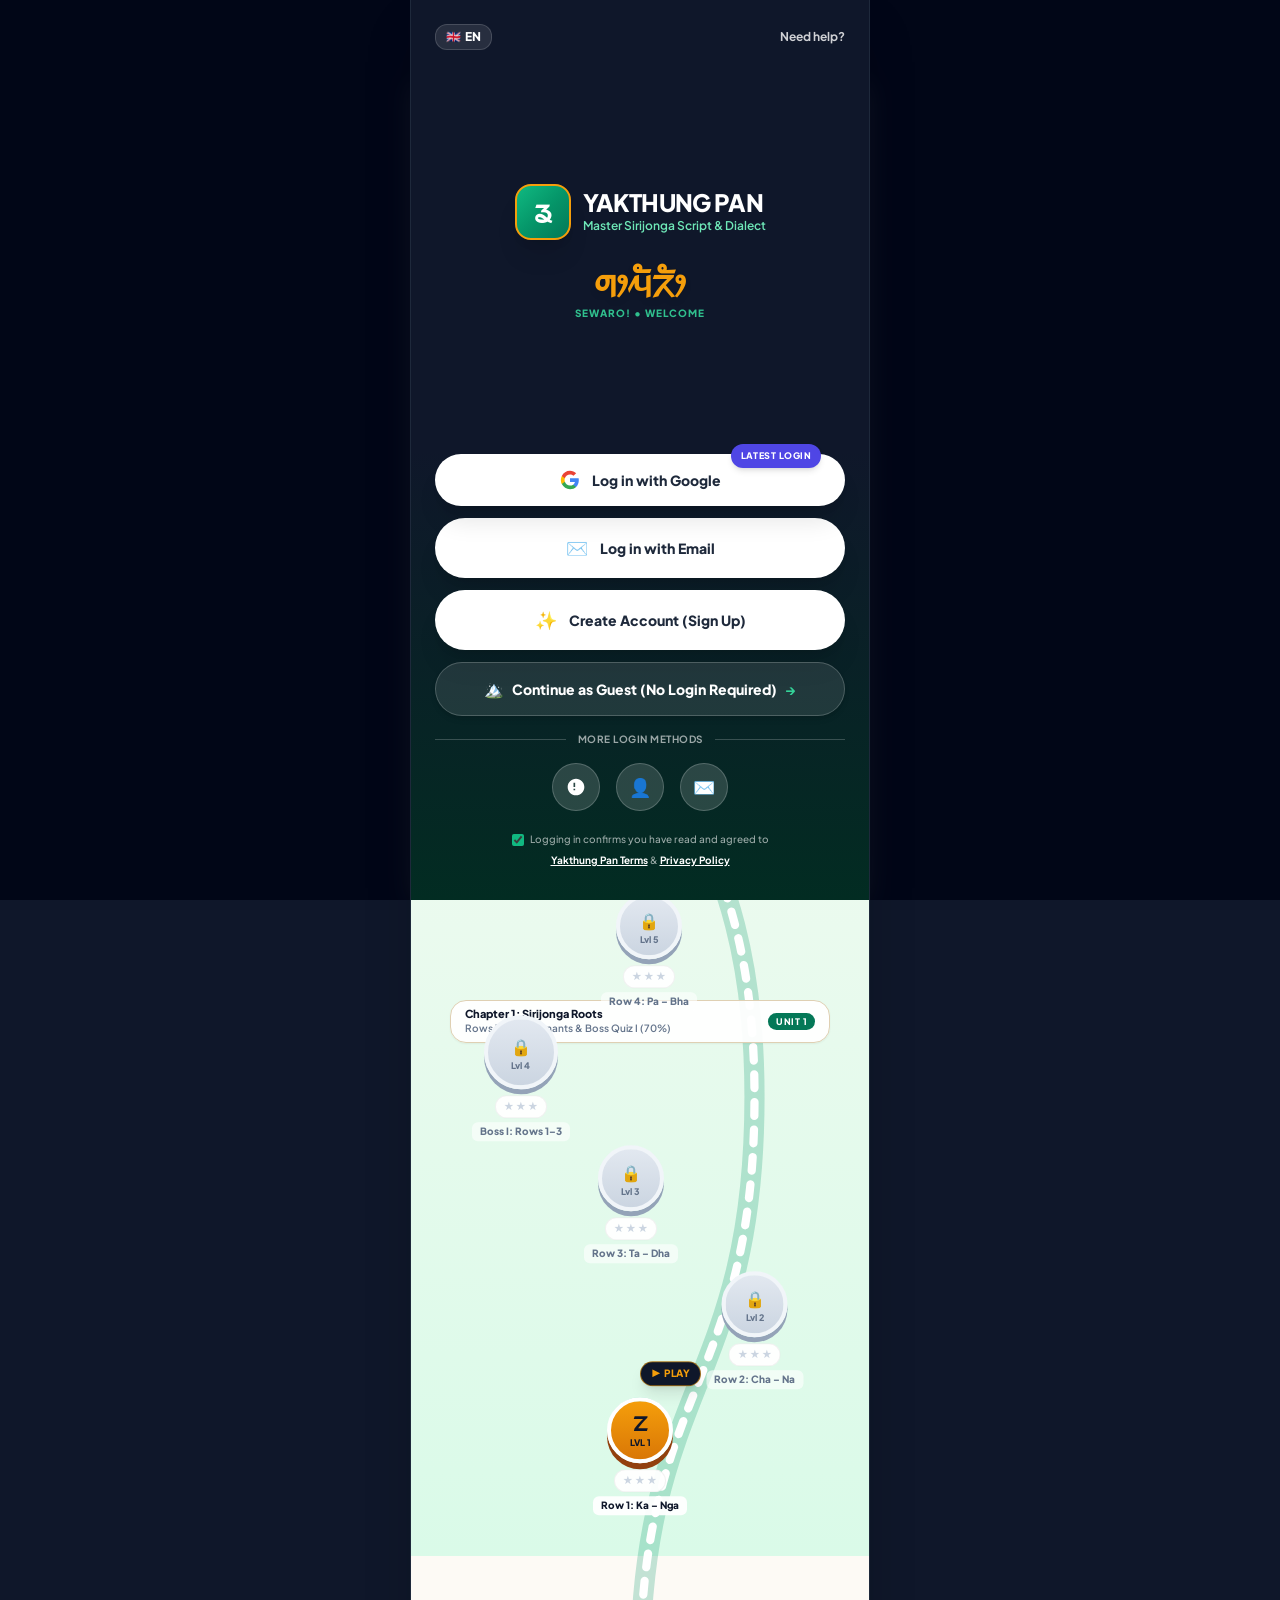
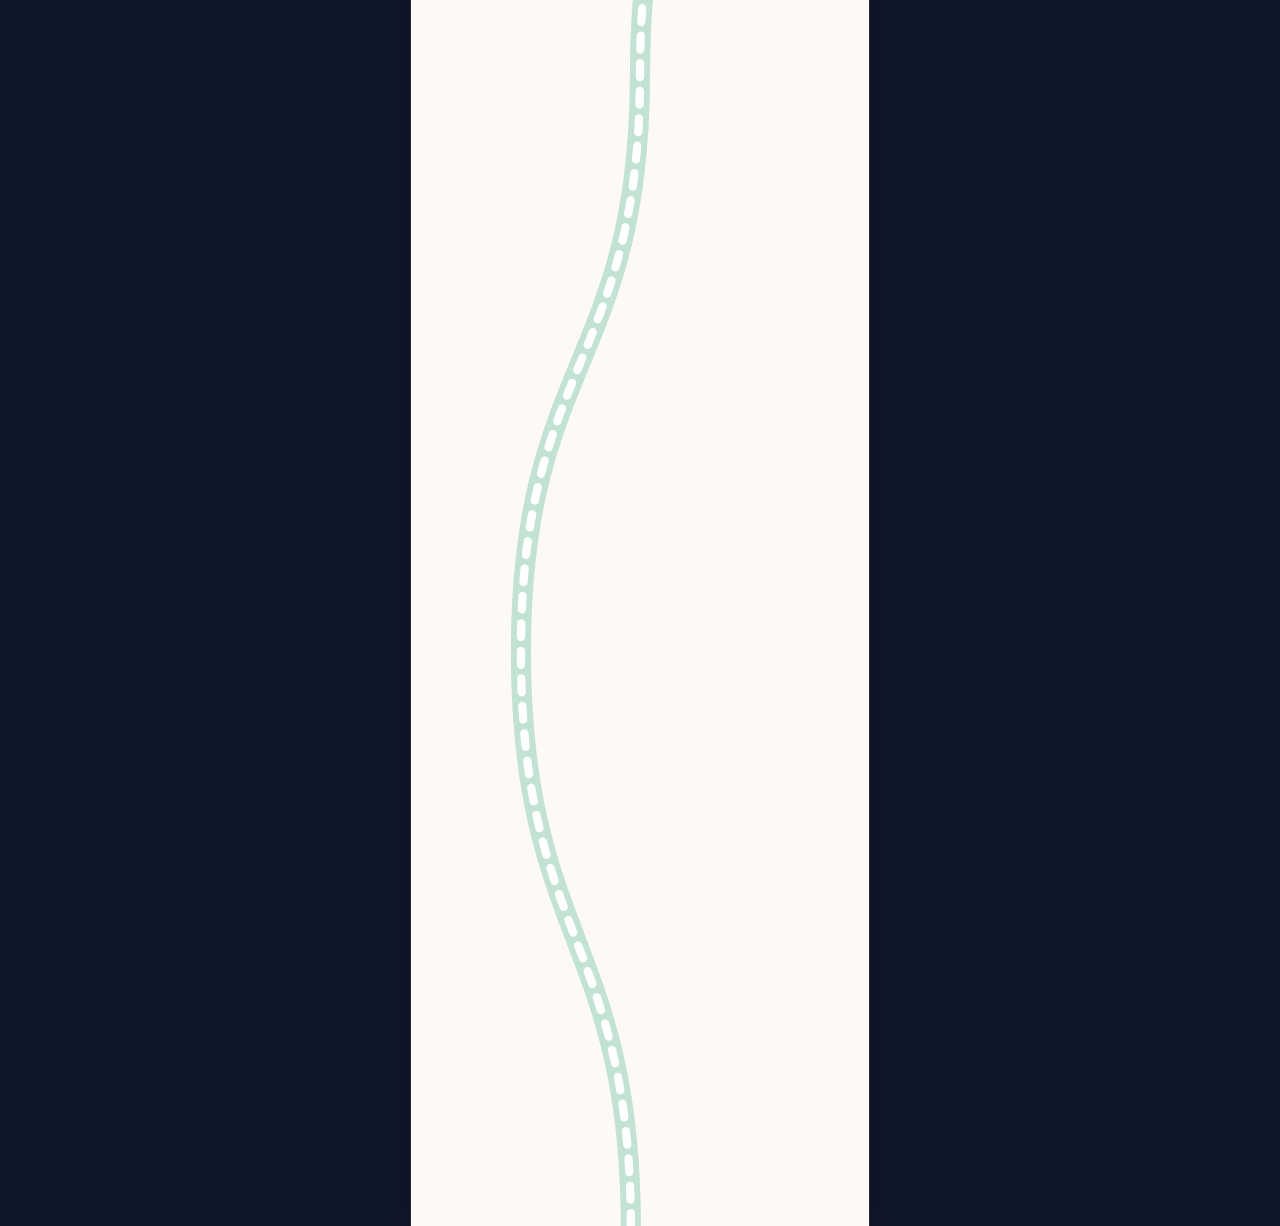
==== android/app/src/main/assets/index.html @ 1bfe188a "feat: add dedicated Admin Portal to track user logins, signups, and learner telemetry" ====
<!DOCTYPE html>
<html lang="en">
<head>
    <meta charset="UTF-8">
        <meta name="viewport" content="width=device-width, initial-scale=1.0, maximum-scale=1.0, user-scalable=no, viewport-fit=cover">
    <title>Yakthung Pan • ᤕᤰᤌᤢᤱ ᤐᤠᤴ</title>
    <!-- PWA Web App Manifest and Theme Configuration -->
    <link rel="manifest" href="manifest.json">
    <meta name="theme-color" content="#047857">
    <meta name="mobile-web-app-capable" content="yes">
    <meta name="apple-mobile-web-app-capable" content="yes">
    <meta name="apple-mobile-web-app-status-bar-style" content="black-translucent">
    <meta name="apple-mobile-web-app-title" content="Yakthung Pan">
    <link rel="icon" type="image/svg+xml" href="icons/icon.svg">
    <link rel="icon" type="image/png" sizes="192x192" href="icons/icon-192.png">
    <link rel="apple-touch-icon" href="icons/apple-touch-icon.png">
    <!-- Load Local Offline Tailwind CSS -->
    <script src="js/tailwind.js"></script>
    <!-- Firebase App & Firebase Auth (Compat SDK v10) -->
    <script src="https://www.gstatic.com/firebasejs/10.8.0/firebase-app-compat.js"></script>
    <script src="https://www.gstatic.com/firebasejs/10.8.0/firebase-auth-compat.js"></script>
    <script src="https://www.gstatic.com/firebasejs/10.8.0/firebase-firestore-compat.js"></script>
    <script src="https://www.gstatic.com/firebasejs/10.8.0/firebase-analytics-compat.js"></script>
    <!-- Google Identity Services (GIS) Web-Based Auth -->
    <script src="https://accounts.google.com/gsi/client" async defer></script>
    <!-- Embed Noto Sans Limbu + Noto Sans Devanagari + Plus Jakarta Sans -->
    <link rel="preconnect" href="https://fonts.googleapis.com">
    <link rel="preconnect" href="https://fonts.gstatic.com" crossorigin>
    <link href="https://fonts.googleapis.com/css2?family=Noto+Sans+Devanagari:wght@500;700&family=Noto+Sans+Limbu&family=Plus+Jakarta+Sans:wght@400;600;700;800&display=swap" rel="stylesheet">
    
    <script>
        tailwind.config = {
            theme: {
                extend: {
                    fontFamily: {
                        sans: ['"Plus Jakarta Sans"', 'sans-serif'],
                        limbu: ['"Noto Sans Limbu"', 'sans-serif'],
                        deva: ['"Noto Sans Devanagari"', 'sans-serif'],
                    },
                    colors: {
                        terracotta: {
                            50: '#fdf4f3',
                            100: '#fbe6e4',
                            500: '#c84b31',
                            600: '#a83820',
                            700: '#8a2b17',
                        },
                        parchment: {
                            50: '#fdfaf5',
                            100: '#f7f2e8',
                            200: '#ece3d0',
                            300: '#dfd0b3',
                        },
                        slatebrand: {
                            800: '#1e252b',
                            900: '#0f172a',
                        },
                        goldaccent: {
                            400: '#f59e0b',
                            500: '#d97706',
                        }
                    }
                }
            }
        }
    </script>

    <!-- Custom App Styles -->
    <link rel="stylesheet" href="css/style.css">
</head>
<body class="bg-slate-900 text-slatebrand-900 font-sans min-h-screen flex justify-center selection:bg-emerald-600 selection:text-white">

    <!-- MOBILE-FIRST APP SHELL (max-w-[460px]) -->
    <div class="w-full max-w-[460px] bg-parchment-50 min-h-screen flex flex-col shadow-2xl relative overflow-x-hidden border-x border-slate-800">

        <!-- ========================================================= -->
        <!-- SCREEN 0: WELCOMING & LOGIN SCREEN (MATCHING POPPO STYLE)   -->
        <!-- ========================================================= -->
        <div id="welcomeScreen" class="fixed inset-0 z-50 flex justify-center bg-slate-950/95 backdrop-blur-md overflow-y-auto">
            <div class="w-full max-w-[460px] bg-gradient-to-b from-slate-900 via-slate-900 to-emerald-950 min-h-screen flex flex-col justify-between p-6 text-white shadow-2xl relative border-x border-slate-800">
                
                <!-- Top Bar: Language on Left, Need help? on Right (Matching Image 2) -->
                <div class="flex items-center justify-between">
                    <button onclick="toggleLanguage()" class="px-2.5 py-1 rounded-xl bg-white/10 hover:bg-white/20 border border-white/15 text-white font-black text-xs flex items-center gap-1 transition shadow-xs" title="Switch Language">
                        <span id="welcomeLangFlag">🇬🇧</span>
                        <span id="welcomeLangText">EN</span>
                    </button>

                    <button onclick="openCreditsModal()" class="text-xs text-white/80 hover:text-white font-bold transition flex items-center gap-1">
                        <span>Need help?</span>
                    </button>
                </div>

                <!-- Center Hero / Brand Identity (Matching Logo + Title from Image 2) -->
                <div class="my-auto py-6 flex flex-col items-center text-center space-y-4">
                    <!-- App Logo & Title Row -->
                    <div class="flex items-center gap-3">
                        <div class="w-14 h-14 rounded-2xl bg-gradient-to-br from-emerald-500 via-emerald-600 to-emerald-700 border-2 border-goldaccent-400 flex items-center justify-center shadow-xl shrink-0">
                            <span class="font-limbu text-3xl text-white font-bold">ᤕ</span>
                        </div>
                        <div class="text-left">
                            <h1 class="text-2xl font-black text-white tracking-tight uppercase leading-none">YAKTHUNG PAN</h1>
                            <p class="text-xs text-emerald-300 font-semibold mt-1">Master Sirijonga Script & Dialect</p>
                        </div>
                    </div>

                    <!-- Authentic Sirijonga Script Banner -->
                    <div class="pt-2">
                        <div class="font-limbu text-4xl text-goldaccent-400 font-bold tracking-wide drop-shadow-md">ᤛᤣᤘᤠᤖᤥ</div>
                        <p class="text-[10px] font-black uppercase tracking-widest text-emerald-400/90 mt-0.5">Sewaro! • Welcome</p>
                    </div>
                </div>

                <!-- Bottom Login Actions Section (Exact layout of Image 2) -->
                <div class="space-y-4 pb-2">
                    
                    <!-- State A: Not Logged In (Show the 3 Pill Login Buttons) -->
                    <div id="welcomeLoggedOutActions" class="space-y-3">
                        <!-- Button 1: Log in with Google (With 'Latest Login' purple floating badge) -->
                        <button onclick="handleGoogleSignInBtnClick()" class="relative w-full py-4 px-6 rounded-full bg-white hover:bg-slate-100 active:scale-95 text-slate-800 font-extrabold text-sm shadow-xl flex items-center justify-center gap-3 transition cursor-pointer">
                            <span class="absolute -top-2.5 right-6 bg-indigo-600 text-white text-[9px] font-black px-2.5 py-0.5 rounded-full shadow-md uppercase tracking-wider">
                                Latest Login
                            </span>
                            <svg class="w-5 h-5 shrink-0" viewBox="0 0 24 24">
                                <path fill="#4285F4" d="M22.56 12.25c0-.78-.07-1.53-.2-2.25H12v4.26h5.92c-.26 1.37-1.04 2.53-2.21 3.31v2.77h3.57c2.08-1.92 3.28-4.74 3.28-8.09z"/>
                                <path fill="#34A853" d="M12 23c2.97 0 5.46-.98 7.28-2.66l-3.57-2.77c-.98.66-2.23 1.06-3.71 1.06-2.86 0-5.29-1.93-6.16-4.53H2.18v2.84C3.99 20.53 7.7 23 12 23z"/>
                                <path fill="#FBBC05" d="M5.84 14.09c-.22-.66-.35-1.36-.35-2.09s.13-1.43.35-2.09V7.06H2.18C1.43 8.55 1 10.22 1 12s.43 3.45 1.18 4.94l2.85-2.22.81-.63z"/>
                                <path fill="#EA4335" d="M12 5.38c1.62 0 3.06.56 4.21 1.64l3.15-3.15C17.45 2.09 14.97 1 12 1 7.7 1 3.99 3.47 2.18 7.06l3.66 2.84c.87-2.6 3.3-4.52 6.16-4.52z"/>
                            </svg>
                            <span>Log in with Google</span>
                        </button>

                        <!-- Button 2: Log in with Email -->
                        <button onclick="openAuthModalWithTab('email')" class="w-full py-4 px-6 rounded-full bg-white hover:bg-slate-100 active:scale-95 text-slate-800 font-extrabold text-sm shadow-xl flex items-center justify-center gap-3 transition cursor-pointer">
                            <span class="text-lg">✉️</span>
                            <span>Log in with Email</span>
                        </button>

                        <!-- Button 3: Create Account (Sign Up & Choose Username) -->
                        <button onclick="openAuthModalWithTab('register')" class="w-full py-4 px-6 rounded-full bg-white hover:bg-slate-100 active:scale-95 text-slate-800 font-extrabold text-sm shadow-xl flex items-center justify-center gap-3 transition cursor-pointer">
                            <span class="text-lg">✨</span>
                            <span>Create Account (Sign Up)</span>
                        </button>

                        <!-- Button 4: Continue as Guest / Start Learning (Zero Barrier) -->
                        <button onclick="dismissWelcomeScreen()" class="w-full py-3.5 px-6 rounded-full bg-white/10 hover:bg-white/20 active:scale-95 text-white font-extrabold text-xs sm:text-sm border border-white/20 shadow-md flex items-center justify-center gap-2 transition cursor-pointer">
                            <span class="text-base">🏔️</span>
                            <span>Continue as Guest (No Login Required)</span>
                            <span class="text-emerald-400 font-bold">→</span>
                        </button>

                        <!-- Divider from Image 2 -->
                        <div class="flex items-center gap-3 w-full py-1">
                            <div class="h-px bg-white/20 flex-1"></div>
                            <span class="text-[10px] text-white/60 font-bold uppercase tracking-wider">More Login Methods</span>
                            <div class="h-px bg-white/20 flex-1"></div>
                        </div>

                        <!-- 3 Circular Action Icons from Image 2 -->
                        <div class="flex items-center justify-center gap-4">
                            <button onclick="handleGoogleSignInBtnClick()" class="w-12 h-12 rounded-full bg-white/15 hover:bg-white/25 border border-white/20 text-white flex items-center justify-center text-lg active:scale-95 transition" title="Google Login">
                                <svg class="w-5 h-5 shrink-0" viewBox="0 0 24 24">
                                    <path fill="#fff" d="M12 2C6.48 2 2 6.48 2 12s4.48 10 10 10 10-4.48 10-10S17.52 2 12 2zm-1 14H9v-2h2v2zm0-4H9V7h2v5z"/>
                                </svg>
                            </button>
                            <button onclick="openAuthModalWithTab('register')" class="w-12 h-12 rounded-full bg-white/15 hover:bg-white/25 border border-white/20 text-white flex items-center justify-center text-lg active:scale-95 transition" title="Sign Up / Username">
                                👤
                            </button>
                            <button onclick="openAuthModalWithTab('email')" class="w-12 h-12 rounded-full bg-white/15 hover:bg-white/25 border border-white/20 text-white flex items-center justify-center text-lg active:scale-95 transition" title="Email Login">
                                ✉️
                            </button>
                        </div>
                    </div>

                    <!-- State B: Already Logged In (Show Continue Adventure) -->
                    <div id="welcomeLoggedInActions" class="hidden space-y-3">
                        <div class="p-3.5 rounded-2xl bg-white/10 border border-white/15 flex items-center gap-3">
                            <div id="welcomeActiveUserImg" class="w-10 h-10 rounded-full bg-emerald-600 border border-emerald-400 flex items-center justify-center text-base font-bold text-white overflow-hidden shrink-0">
                                👤
                            </div>
                            <div class="text-left flex-1 min-w-0">
                                <p class="text-[10px] text-emerald-300 font-extrabold uppercase tracking-wider">Logged In</p>
                                <h4 id="welcomeActiveUserName" class="text-sm font-black text-white truncate">Yakthung Learner</h4>
                            </div>
                        </div>

                        <button id="welcomeStartBtn" onclick="dismissWelcomeScreen()" class="w-full py-4 px-6 rounded-full bg-gradient-to-r from-emerald-500 via-emerald-600 to-emerald-700 hover:from-emerald-400 hover:to-emerald-600 active:scale-95 text-white font-black text-base shadow-2xl flex items-center justify-center gap-2 transition cursor-pointer">
                            <span class="text-lg">🏔️</span>
                            <span>Continue Adventure</span>
                            <span class="text-goldaccent-300 text-base">→</span>
                        </button>

                        <button onclick="openAuthModal()" class="w-full py-2 text-xs text-white/70 hover:text-white font-bold transition">
                            Switch Account / Manage Profile
                        </button>
                    </div>

                    <!-- Legal / Agreement Footer from Image 2 -->
                    <div class="text-center text-[10px] text-white/60 font-medium leading-relaxed px-4 pt-1">
                        <label class="inline-flex items-center gap-1.5 cursor-pointer">
                            <input type="checkbox" checked class="rounded accent-emerald-500 w-3 h-3">
                            <span>Logging in confirms you have read and agreed to</span>
                        </label>
                        <p class="mt-0.5">
                            <a href="javascript:void(0)" onclick="openCreditsModal()" class="text-white underline font-bold">Yakthung Pan Terms</a> & <a href="javascript:void(0)" onclick="openCreditsModal()" class="text-white underline font-bold">Privacy Policy</a>
                        </p>
                    </div>

                </div>

            </div>
        </div>

        <!-- ========================================================= -->
        <!-- TOP HUD BAR: BRANDING, HOME, LANGUAGE, DEV, VOICE, AUTH   -->
        <!-- ========================================================= -->
        <header class="dhaka-header text-white px-3 py-2 flex items-center justify-between gap-1.5 border-b border-emerald-700/40 sticky top-0 z-30 shrink-0 shadow-md">
            <!-- Left: Home Button + Brand -->
            <div class="flex items-center gap-1.5 min-w-0">
                <button onclick="showWelcomeScreen()" class="w-8 h-8 rounded-xl bg-white/10 hover:bg-white/20 border border-white/15 flex items-center justify-center text-sm shadow-xs active:scale-95 transition shrink-0" title="Welcome Page / Home">
                    🏠
                </button>
                <div class="w-8 h-8 rounded-xl bg-gradient-to-br from-emerald-500 to-emerald-700 border border-goldaccent-400/70 flex items-center justify-center shadow shrink-0">
                    <span class="font-limbu text-lg text-white font-bold">ᤕ</span>
                </div>
                <div class="min-w-0">
                    <div class="flex items-center gap-1">
                        <h1 class="text-xs font-black tracking-tight text-white truncate" data-i18n="app_title">Yakthung Pan</h1>
                        <span class="text-[8px] font-extrabold uppercase px-1 py-0.2 rounded bg-emerald-950 text-emerald-300 border border-emerald-500/40 hidden xs:inline">Phedape</span>
                    </div>
                    <p class="font-limbu text-[10px] text-goldaccent-400 leading-none mt-0.5 truncate">ᤕᤰᤌᤢᤱ ᤐᤠᤴ <span class="font-sans text-[9px] text-emerald-200/90 font-medium hidden sm:inline" data-i18n="app_subtitle">• Phedape Limbu</span></p>
                </div>
            </div>

            <!-- Right Controls: Language Pill, Audio Studio, Dev Mode, Profile/Login -->
            <div class="flex items-center gap-1 shrink-0">
                <!-- Bilingual Toggle Pill -->
                <button id="hudLangBtn" onclick="toggleLanguage()" class="px-2 py-1 rounded-xl bg-white/10 hover:bg-white/20 border border-white/15 text-white font-black text-[10px] flex items-center gap-1 transition shadow-xs" title="Switch Language: English / नेपाली">
                    <span id="hudLangFlag">🇬🇧</span>
                    <span id="hudLangText">EN</span>
                </button>

                <!-- Developer Free Play Mode Pill -->
                <button id="devModeToggleBtn" onclick="toggleDevMode()" class="px-2 py-1 rounded-xl bg-amber-500/25 hover:bg-amber-500/35 border border-amber-400/50 text-amber-300 font-extrabold text-[10px] flex items-center gap-1 transition shadow-xs" title="Developer Mode: Click to toggle free access to all 21 levels for testing">
                    <span id="devModeIcon">🔓</span>
                    <span id="devModeText">Dev</span>
                </button>

                <!-- Profile / Login / Logout Button in Top Right -->
                <button onclick="openAuthModal()" class="px-2.5 py-1 rounded-xl bg-emerald-600/30 hover:bg-emerald-600/50 border border-emerald-400/50 text-emerald-300 font-extrabold text-[10px] flex items-center gap-1.5 shadow-xs active:scale-95 transition" title="Profile / Login / Logout">
                    <span id="hudUserAvatar" class="w-4 h-4 rounded-full overflow-hidden flex items-center justify-center text-[10px]">👤</span>
                    <span id="hudUserLoginBtnText" class="max-w-[55px] truncate">Sign In</span>
                </button>
            </div>
        </header>

        <!-- SUB-HUD SECONDARY BAR: STREAK, XP, MASTERED, CHART, CREDITS, SUPPORTER -->
        <div class="bg-slate-950/90 text-white px-3 py-1.5 flex items-center justify-between border-b border-white/5 text-[10px] font-bold z-20 shrink-0">
            <div class="flex items-center gap-2">
                <!-- Streak Pill -->
                <div class="flex items-center gap-1" title="Daily Streak">
                    <span>🔥</span>
                    <span id="hudStreak" class="text-amber-300 font-extrabold">1</span>
                </div>
                <span class="text-white/20">•</span>
                <!-- XP Pill -->
                <div class="flex items-center gap-1" title="Total XP">
                    <span>⚡</span>
                    <span id="hudXp" class="text-emerald-300 font-extrabold">0</span>
                </div>
                <span class="text-white/20">•</span>
                <!-- Mastered Pill (X/45) -->
                <div class="flex items-center gap-1" title="Mastered Characters">
                    <span class="text-goldaccent-400 font-extrabold">★</span>
                    <span id="hudMastered" class="text-white font-extrabold">0/45</span>
                </div>
            </div>

            <div class="flex items-center gap-1.5">
                <!-- Interactive Chart Button -->
                <button onclick="openChartModal()" class="px-2 py-0.5 rounded-lg bg-emerald-600/80 hover:bg-emerald-600 text-white font-extrabold text-[10px] shadow-xs active:scale-95 transition flex items-center gap-1">
                    <span class="font-limbu text-[11px]">ᤁ</span>
                    <span data-i18n="chart_btn">Chart</span>
                </button>

                <!-- Credits Modal Button -->
                <button onclick="openCreditsModal()" class="px-2 py-0.5 rounded-lg bg-white/10 hover:bg-white/20 text-slate-200 font-extrabold text-[10px] active:scale-95 transition flex items-center gap-1">
                    <span>👥</span>
                    <span data-i18n="credits_btn">Credits</span>
                </button>

                <!-- Supporter Heart Button -->
                <button onclick="openSupporterModal()" class="w-6 h-6 rounded-lg bg-rose-500/20 hover:bg-rose-500/30 border border-rose-400/40 text-rose-300 flex items-center justify-center text-xs font-bold active:scale-95 transition" aria-label="Support Yakthung Pan">
                    ♥
                </button>
            </div>
        </div>

        <!-- ========================================================= -->
        <!-- MAIN SCREEN: CANDY CRUSH-STYLE 17-LEVEL WINDING PATH      -->
        <!-- ========================================================= -->
        <main id="mapView" class="flex-1 overflow-y-auto relative">
            <div id="windingMapContainer" class="relative w-full">
                <!-- Dynamically populated by renderWindingMap() -->
            </div>
        </main>

        <!-- NON-BLOCKING TOAST NOTIFICATION BANNER -->
        <div id="toastBanner" class="fixed top-16 left-1/2 -translate-x-1/2 z-50 pointer-events-none opacity-0 transition-all duration-300 -translate-y-2 w-[90%] max-w-[400px]">
            <div class="bg-slatebrand-900/95 backdrop-blur text-parchment-50 px-4 py-2.5 rounded-2xl shadow-xl border border-goldaccent-400/50 flex items-center justify-center gap-2 text-xs font-semibold text-center">
                <span id="toastIcon" class="text-goldaccent-400 text-base shrink-0">✦</span>
                <span id="toastMessage">Welcome!</span>
            </div>
        </div>

        <!-- ========================================================= -->
        <!-- MODAL 1: 5-TAB SIRIJONGA SAK-SAK COMPLETE CHART           -->
        <!-- ========================================================= -->
        <div id="chartModal" class="hidden fixed inset-0 z-40 flex justify-center bg-slate-950/80 backdrop-blur-sm">
            <div class="w-full max-w-[460px] bg-parchment-50 h-full flex flex-col shadow-2xl overflow-hidden">
                <div class="bg-slatebrand-900 text-white px-4 py-3 flex items-center justify-between border-b border-white/10 shrink-0">
                    <div class="flex items-center gap-2">
                        <span class="font-limbu text-xl text-goldaccent-400">ᤁ</span>
                        <div>
                            <h2 class="text-sm font-extrabold leading-none">Yakthung Sirijonga Sak-sak</h2>
                            <p class="text-[10px] text-parchment-200 mt-0.5">Tap any character, syllable, or numeral to explore</p>
                        </div>
                    </div>
                    <button onclick="closeChartModal()" class="w-8 h-8 rounded-xl bg-white/10 hover:bg-white/20 flex items-center justify-center text-sm font-bold transition" aria-label="Close Chart">
                        ✕
                    </button>
                </div>

                <!-- 5-Tab Bar: Consonants (25), Vowels (9), Naukhari (9-Form), Matras & Marks, Numbers (0-10) -->
                <div class="bg-parchment-200/80 px-2.5 py-2 border-b border-parchment-300 grid grid-cols-5 gap-1 shrink-0">
                    <button id="chartTab_consonants" onclick="switchChartTab('consonants')" class="py-1.5 px-1 rounded-xl text-[10px] font-extrabold bg-slatebrand-900 text-goldaccent-400 shadow-xs transition leading-tight">
                        Consonants<br><span class="text-[9px] opacity-85">(25)</span>
                    </button>
                    <button id="chartTab_vowels" onclick="switchChartTab('vowels')" class="py-1.5 px-1 rounded-xl text-[10px] font-extrabold bg-white text-slate-700 border border-parchment-300 transition leading-tight">
                        Vowels<br><span class="text-[9px] opacity-85">(9)</span>
                    </button>
                    <button id="chartTab_naukhari" onclick="switchChartTab('naukhari')" class="py-1.5 px-1 rounded-xl text-[10px] font-extrabold bg-white text-slate-700 border border-parchment-300 transition leading-tight">
                        Naukhari<br><span class="text-[9px] opacity-85">(9-Form)</span>
                    </button>
                    <button id="chartTab_marks" onclick="switchChartTab('marks')" class="py-1.5 px-1 rounded-xl text-[10px] font-extrabold bg-white text-slate-700 border border-parchment-300 transition leading-tight">
                        Matras<br><span class="text-[9px] opacity-85">& Marks</span>
                    </button>
                    <button id="chartTab_numbers" onclick="switchChartTab('numbers')" class="py-1.5 px-1 rounded-xl text-[10px] font-extrabold bg-white text-slate-700 border border-parchment-300 transition leading-tight">
                        Numbers<br><span class="text-[9px] opacity-85">(0–10)</span>
                    </button>
                </div>

                <div class="flex-1 overflow-y-auto p-3.5 space-y-3">
                    <div id="chartTabBody" class="space-y-3">
                        <!-- Dynamically populated by switchChartTab() -->
                    </div>
                </div>
            </div>
        </div>

        <!-- ========================================================= -->
        <!-- MODAL 2: ACTIVE LESSON WORKSPACE (TRACE / QUIZ / TILES)   -->
        <!-- ========================================================= -->
        <div id="lessonModal" class="hidden fixed inset-0 z-40 flex justify-center bg-slate-950/80 backdrop-blur-sm">
            <div class="w-full max-w-[460px] bg-parchment-50 h-full flex flex-col shadow-2xl overflow-hidden">
                
                <!-- Top Lesson Progress Header -->
                <div class="bg-slatebrand-900 text-white px-4 py-3 flex items-center justify-between gap-3 border-b border-white/10 shrink-0">
                    <button onclick="closeLessonModal()" class="w-8 h-8 rounded-xl bg-white/10 hover:bg-white/20 flex items-center justify-center text-sm font-bold transition" aria-label="Exit Lesson">
                        ✕
                    </button>

                    <div class="flex-1 flex flex-col gap-1">
                        <div class="flex items-center justify-between text-[11px] font-bold">
                            <span id="lessonHeaderTitle" class="text-goldaccent-400 truncate">Level 1 • Row 1</span>
                            <span id="lessonStepCounter" class="text-parchment-200 shrink-0">1 / 4</span>
                        </div>
                        <div class="w-full h-2 bg-slatebrand-800 rounded-full overflow-hidden">
                            <div id="lessonProgressBar" class="h-full bg-gradient-to-r from-emerald-500 to-goldaccent-400 transition-all duration-300" style="width: 25%"></div>
                        </div>
                    </div>
                </div>

                <!-- ================================================= -->
                <!-- MODE A: TUNED FINGER-TRACING PAD (FITS ON SCREEN) -->
                <!-- ================================================= -->
                <div id="tracingWorkspace" class="hidden flex-1 overflow-hidden p-2.5 sm:p-3.5 flex flex-col justify-between gap-2">
                    
                    <!-- Compact Horizontal Reference Header -->
                    <div class="bg-white rounded-2xl sm:rounded-3xl p-2 sm:p-2.5 border border-parchment-300 shadow-xs flex items-center justify-between gap-2 shrink-0">
                        <!-- Left: Glyph + Phonetics -->
                        <div class="flex items-center gap-2 min-w-0">
                            <div class="w-11 h-11 sm:w-13 sm:h-13 rounded-2xl bg-parchment-50 border border-parchment-300 flex items-center justify-center shrink-0 shadow-inner">
                                <span id="cardLimbuGlyph" class="font-limbu text-3xl sm:text-4xl text-slatebrand-900 leading-none">ᤁ</span>
                            </div>
                            <div class="min-w-0">
                                <div class="flex items-center gap-1.5">
                                    <span id="cardLatinSound" class="text-base sm:text-lg font-extrabold text-slatebrand-900 leading-none">Ka</span>
                                    <span id="cardDevaSound" class="font-deva text-xs font-bold px-1.5 py-0.5 rounded-md bg-emerald-100 text-emerald-800">क</span>
                                </div>
                                <p id="cardPhoneticHint" class="text-[10px] font-semibold text-slate-500 mt-0.5 truncate">Row 1 • Consonant</p>
                            </div>
                        </div>

                        <!-- Center: Picture + Limbu Word Anchor -->
                        <div class="flex items-center gap-1.5 sm:gap-2 bg-parchment-50/90 px-2 py-1 rounded-2xl border border-parchment-200 min-w-0">
                            <span id="cardPictureEmoji" class="text-xl sm:text-2xl shrink-0">🤝</span>
                            <div class="min-w-0">
                                <div class="flex items-center gap-1">
                                    <span id="cardAnchorLimbu" class="font-limbu text-xs sm:text-sm font-bold text-slatebrand-900">ᤁᤠᤶ</span>
                                    <span id="cardAnchorLatin" class="text-[11px] font-extrabold text-terracotta-600 truncate">Kam</span>
                                </div>
                                <p id="cardAnchorMeaning" class="text-[10px] font-semibold text-slate-500 truncate">Friend</p>
                            </div>
                        </div>

                        <!-- Right: Listen Audio Button -->
                        <button onclick="speakCurrentCharacter()" class="px-2.5 py-1.5 sm:py-2 rounded-2xl bg-terracotta-600 hover:bg-terracotta-700 active:scale-95 text-white shadow-xs flex flex-col items-center justify-center shrink-0 transition cursor-pointer" aria-label="Listen">
                            <span class="text-xs sm:text-sm leading-none">🔊</span>
                            <span class="text-[9px] font-extrabold mt-0.5">Listen</span>
                        </button>
                    </div>

                    <!-- Responsive Tracing Canvas Card (Flexibly fills screen without scroll) -->
                    <div class="bg-white rounded-2xl sm:rounded-3xl p-2.5 sm:p-3 border border-parchment-300 shadow-sm flex-1 min-h-0 flex flex-col justify-between gap-1.5 sm:gap-2">
                        <div class="flex items-center justify-between gap-2 shrink-0">
                            <span id="accuracyBadge" class="text-[11px] font-bold px-2.5 py-0.5 rounded-full bg-amber-100 text-amber-800">
                                Accuracy: 0% (Goal: 60%)
                            </span>
                            <button id="ghostToggleBtn" onclick="toggleGhostMode()" class="text-[11px] font-bold px-2.5 py-1 rounded-xl border bg-parchment-50 border-parchment-300 text-slatebrand-800 flex items-center gap-1 transition">
                                <span id="ghostIcon">👁️</span>
                                <span id="ghostText">Ghost: Off</span>
                            </button>
                        </div>

                        <!-- Matra & Chuk-sak Equivalence Display (Positioned cleanly directly above canvas) -->
                        <div id="traceMatraRelationBar" class="hidden bg-amber-50/90 rounded-2xl px-3 py-1 border border-amber-200/90 shadow-2xs flex items-center justify-center gap-2 sm:gap-3 shrink-0">
                            <span id="matraNepaliText" class="font-deva text-xs sm:text-sm font-extrabold text-amber-900 bg-amber-100/90 px-3 py-0.5 rounded-xl border border-amber-300 shadow-2xs whitespace-nowrap">ा-आकार (आ)</span>
                            <span class="text-terracotta-600 font-extrabold text-base">➔</span>
                            <span id="matraLimbuText" class="font-limbu text-xs sm:text-sm font-extrabold text-emerald-900 bg-emerald-100/90 px-3 py-0.5 rounded-xl border border-emerald-300 shadow-2xs flex items-center gap-1.5 whitespace-nowrap">ᤠ आम्मा</span>
                            <button id="traceChukChartToggleBtn" onclick="toggleTraceChukChart()" type="button" class="hidden ml-1 sm:ml-2 px-2 py-0.5 rounded-xl bg-amber-100 hover:bg-amber-200 border border-amber-300 text-amber-900 font-extrabold text-[10px] shadow-2xs active:scale-95 transition cursor-pointer">📖 Chart</button>
                        </div>

                        <!-- Optional Chuk-sak Textbook Reference Viewer for Level 15 Tracing -->
                        <div id="traceChukChartBox" class="hidden p-1.5 bg-white rounded-2xl border border-amber-200 shadow-inner shrink-0">
                            <div class="flex items-center justify-between px-1 pb-1 text-[10px] text-slate-500 font-bold">
                                <span>📖 Original Sirijonga Textbook Reference:</span>
                                <button onclick="toggleTraceChukChart()" type="button" class="text-rose-600 hover:underline cursor-pointer">✕ Close</button>
                            </div>
                            <img src="img/chuk_sak_book_upright.jpg" alt="Chuk-sak Half Letters Textbook Chart" class="w-full h-auto max-h-36 object-contain rounded-lg border border-amber-100 bg-amber-50/50" />
                        </div>

                        <!-- Interactive Canvas Wrapper (Flexible min-height) -->
                        <div id="canvasBox" class="relative w-full flex-1 min-h-[180px] sm:min-h-[240px] rounded-2xl border-2 border-dashed border-parchment-300 bg-parchment-50/40 overflow-hidden">
                            <!-- Top overlay: Instruction bar + Live meter -->
                            <div class="absolute top-2 left-3 right-3 flex items-center justify-between gap-2 pointer-events-none z-10">
                                <span class="text-[10px] font-bold text-slate-500 truncate">✍️ Trace over the dashed outline</span>
                                <div class="px-2.5 py-0.5 rounded-full bg-white/95 border border-parchment-300 shadow-2xs flex items-center gap-1.5 shrink-0">
                                    <div class="w-12 sm:w-14 h-2 bg-slate-200 rounded-full overflow-hidden">
                                        <div id="matchMeterBar" class="h-full bg-goldaccent-400 transition-all duration-150" style="width: 0%"></div>
                                    </div>
                                    <span id="matchMeterText" class="text-[10px] font-extrabold text-slatebrand-900">0%</span>
                                </div>
                            </div>

                            <canvas id="tracingCanvas" class="w-full h-full block"></canvas>
                        </div>

                        <!-- Bottom Canvas Action Controls (Always in view without scrolling) -->
                        <div class="flex items-center gap-2 pt-1 shrink-0">
                            <button onclick="resetTracingCanvas()" class="px-4 py-3 rounded-xl font-bold text-xs bg-parchment-100 hover:bg-parchment-200 border border-parchment-300 text-slatebrand-800 active:scale-95 transition cursor-pointer">
                                ↺ Clear
                            </button>
                            <button id="nextLetterBtn" onclick="advanceTraceStep()" disabled class="flex-1 py-3 px-4 rounded-xl font-extrabold text-xs bg-slate-300 text-slate-500 cursor-not-allowed transition-all flex items-center justify-center gap-1.5 cursor-pointer">
                                <span id="nextLetterLabel">Trace 60% to Unlock</span>
                                <span>→</span>
                            </button>
                        </div>
                    </div>
                </div>

                <!-- ================================================= -->
                <!-- MODE B: BOSS RECOGNITION QUIZ (70% PASS GATE)     -->
                <!-- ================================================= -->
                <div id="quizWorkspace" class="hidden flex-1 overflow-hidden p-3 sm:p-4 flex flex-col justify-between gap-2.5">
                    <div class="flex-1 overflow-y-auto min-h-0 space-y-2.5 pr-0.5">
                        <div class="flex items-center justify-between gap-2">
                            <span id="quizBossBadge" class="text-[11px] font-extrabold uppercase tracking-wider px-2.5 py-1 rounded-full bg-amber-100 text-amber-900 border border-amber-300">
                                👑 Boss Script Quiz • 70% Goal
                            </span>
                            <span id="quizScoreTag" class="text-xs font-extrabold text-emerald-700">0/8 (0%)</span>
                        </div>

                        <!-- Live 70% Pass Threshold Progress Bar -->
                        <div class="bg-white rounded-2xl px-3 py-2 border border-parchment-300 shadow-2xs space-y-1">
                            <div class="flex items-center justify-between text-[10px] font-bold">
                                <span id="quizAccuracyLabel" class="text-slate-600">Current Score: 0%</span>
                                <span class="text-amber-700 font-extrabold">Pass Threshold: 70%</span>
                            </div>
                            <div class="relative w-full h-2.5 bg-slate-200 rounded-full overflow-hidden">
                                <div id="quizPassFillBar" class="h-full bg-amber-400 transition-all duration-300" style="width: 0%"></div>
                                <div class="absolute top-0 bottom-0 w-0.5 bg-slatebrand-900 z-10" style="left: 70%" title="70% Pass Goal"></div>
                            </div>
                        </div>

                        <!-- Prompt Card (Supports Forward Script->Sound & Reverse Sound->Script) -->
                        <div class="bg-white rounded-3xl p-3 sm:p-4 border border-parchment-300 shadow-sm text-center space-y-1.5">
                            <p id="quizPromptSub" class="text-xs font-bold text-slate-500">Identify this Sirijonga character:</p>
                            <div id="quizBigGlyph" class="font-limbu text-6xl sm:text-7xl text-slatebrand-900 py-1 select-none">ᤁ</div>
                            <div id="quizReverseDeva" class="hidden font-deva text-4xl font-extrabold text-emerald-700 py-1 select-none">क</div>
                            <div id="quizReverseHint" class="hidden text-xs font-semibold text-slate-500">Meaning: Friend (Kam)</div>
                            <button onclick="playQuizPromptAudio()" class="inline-flex items-center gap-1.5 px-3.5 py-1.5 rounded-full bg-emerald-50 text-emerald-700 border border-emerald-200 text-xs font-bold hover:bg-emerald-100 active:scale-95 transition">
                                <span>🔊</span>
                                <span>Hear Sound</span>
                            </button>
                        </div>

                        <!-- 4 Multiple Choice Options -->
                        <div id="quizOptionsGrid" class="grid grid-cols-2 gap-2 pt-0.5">
                            <!-- Injected via JS -->
                        </div>
                    </div>

                    <!-- Feedback & Pinned Next Button -->
                    <div class="shrink-0 space-y-1.5 pt-1">
                        <div id="quizFeedbackBox" class="hidden p-2.5 rounded-2xl text-xs font-bold text-center"></div>
                        <button id="quizNextBtn" onclick="advanceQuizStep()" disabled class="w-full py-3.5 px-4 rounded-2xl font-extrabold text-xs bg-slate-300 text-slate-500 cursor-not-allowed transition cursor-pointer">
                            Select an Answer
                        </button>
                    </div>
                </div>

                <!-- ================================================= -->
                <!-- MODE F: BOSS QUIZ RETRY GATE (< 70% SCORE)        -->
                <!-- ================================================= -->
                <div id="retryWorkspace" class="hidden flex-1 flex flex-col items-center justify-center text-center p-6 space-y-5">
                    <div class="w-24 h-24 rounded-3xl bg-gradient-to-br from-rose-500 to-amber-600 p-1 shadow-xl">
                        <div class="w-full h-full bg-slatebrand-900 rounded-[20px] flex flex-col items-center justify-center text-white">
                            <span id="retryScorePct" class="text-2xl font-extrabold text-rose-400">60%</span>
                            <span class="text-[10px] font-bold uppercase tracking-wider text-parchment-200 mt-0.5">Goal: 70%</span>
                        </div>
                    </div>

                    <div class="space-y-1.5">
                        <span class="inline-block text-[11px] font-extrabold uppercase tracking-wider px-3 py-0.5 rounded-full bg-rose-100 text-rose-800">
                            70% Mastery Required
                        </span>
                        <h2 class="text-2xl font-extrabold text-slatebrand-900">Almost There!</h2>
                        <p id="retrySubText" class="text-xs text-slate-600 max-w-xs mx-auto leading-relaxed">
                            You scored 60%. Score at least 70% on this Boss Script Quiz to unlock the next level!
                        </p>
                    </div>

                    <div id="retryMissedBox" class="hidden w-full max-w-xs bg-white rounded-2xl p-3 border border-parchment-300 shadow-xs space-y-1.5">
                        <div class="text-[10px] font-extrabold uppercase tracking-wider text-slate-500">Review These Characters (Tap to Hear):</div>
                        <div id="retryMissedChips" class="flex flex-wrap items-center justify-center gap-1.5"></div>
                    </div>

                    <div class="w-full max-w-xs space-y-2.5 pt-1">
                        <button onclick="retryCurrentBossQuiz()" class="w-full py-3.5 px-6 rounded-2xl font-extrabold text-sm bg-gradient-to-r from-amber-500 to-amber-600 hover:from-amber-600 hover:to-amber-700 text-slatebrand-900 shadow-lg transition active:scale-95">
                            ↺ Try Boss Quiz Again
                        </button>
                        <button onclick="closeLessonModal()" class="w-full py-2.5 px-4 rounded-xl font-bold text-xs bg-parchment-200 hover:bg-parchment-300 text-slate-700 transition">
                            Back to Adventure Map
                        </button>
                    </div>
                </div>

                <!-- ================================================= -->
                <!-- MODE C: LEVEL 17 VILLAGE GREETINGS TILE-BUILDER   -->
                <!-- ================================================= -->
                <div id="tileWorkspace" class="hidden flex-1 overflow-y-auto p-4 flex flex-col justify-between gap-4">
                    <div class="space-y-3">
                        <div class="flex items-center justify-between">
                            <span class="text-[11px] font-extrabold uppercase tracking-wider px-2.5 py-1 rounded-full bg-emerald-100 text-emerald-900 border border-emerald-300">
                                🏔️ Village Phrase Builder
                            </span>
                            <button onclick="playCurrentTileAudio()" class="text-xs font-bold px-3 py-1 rounded-full bg-emerald-600 text-white shadow-xs active:scale-95 flex items-center gap-1">
                                <span>🔊</span>
                                <span>Listen</span>
                            </button>
                        </div>

                        <!-- Meaning Prompt Card -->
                        <div class="bg-white rounded-3xl p-4 border border-parchment-300 shadow-sm space-y-1.5">
                            <span class="text-[10px] font-extrabold uppercase tracking-wider text-emerald-700">Translate into Limbu (Yakthung Pan)</span>
                            <div class="flex items-center gap-3">
                                <span id="tilePromptEmoji" class="text-3xl">🙏</span>
                                <div>
                                    <h3 id="tilePromptEnglish" class="text-base font-extrabold text-slatebrand-900">Respectful Greeting / Namaste</h3>
                                    <p id="tilePromptNepali" class="font-deva text-xs font-semibold text-slate-600">नेपाली: नमस्कार / सेवारो</p>
                                </div>
                            </div>
                        </div>

                        <!-- Answer Assembly Slots -->
                        <div class="space-y-1">
                            <span class="text-[10px] font-bold text-slate-500 uppercase tracking-wider">Your Limbu Phrase:</span>
                            <div id="tileAnswerTray" class="min-h-[68px] bg-white rounded-2xl p-2.5 border-2 border-dashed border-emerald-400 flex flex-wrap items-center gap-2">
                                <span class="text-xs text-slate-400 italic">Tap tiles below to build the phrase...</span>
                            </div>
                        </div>

                        <!-- Scrambled Word Bank -->
                        <div class="space-y-1">
                            <span class="text-[10px] font-bold text-slate-500 uppercase tracking-wider">Word Bank:</span>
                            <div id="tileBankTray" class="min-h-[76px] bg-parchment-200/60 rounded-2xl p-2.5 border border-parchment-300 flex flex-wrap items-center justify-center gap-2">
                                <!-- Scrambled tiles injected via JS -->
                            </div>
                        </div>
                    </div>

                    <!-- Check & Continue Controls -->
                    <div class="space-y-2">
                        <div id="tileFeedbackBox" class="hidden p-3 rounded-2xl text-xs font-bold text-center"></div>
                        <div class="flex items-center gap-2">
                            <button onclick="clearCurrentTileSelection()" class="px-4 py-3.5 rounded-2xl font-bold text-xs bg-white border border-parchment-300 text-slate-700 shadow-xs active:scale-95">
                                ↺ Reset
                            </button>
                            <button id="tileActionBtn" onclick="handleTileAction()" disabled class="flex-1 py-3.5 px-4 rounded-2xl font-extrabold text-xs bg-slate-300 text-slate-500 cursor-not-allowed transition">
                                Check Answer
                            </button>
                        </div>
                    </div>
                </div>

                <!-- ================================================= -->
                <!-- MODE D: SAKNAM-BHAN (NAUKHARI) & MARKS BUILDER    -->
                <!-- ================================================= -->
                <div id="saknamWorkspace" class="hidden flex-1 overflow-hidden p-3 sm:p-4 flex flex-col justify-between gap-2.5">
                    <div class="flex-1 overflow-y-auto min-h-0 space-y-2.5 pr-0.5">
                        <div class="flex items-center justify-between">
                            <span id="saknamBadge" class="text-[11px] font-extrabold uppercase tracking-wider px-2.5 py-1 rounded-full bg-purple-100 text-purple-900 border border-purple-300">
                                🔤 Saknam-bhan (Naukhari)
                            </span>
                            <button onclick="playCurrentSaknamAudio()" class="text-xs font-bold px-3 py-1 rounded-full bg-emerald-600 text-white shadow-xs active:scale-95 flex items-center gap-1 cursor-pointer">
                                <span>🔊</span>
                                <span>Listen</span>
                            </button>
                        </div>

                        <!-- Level 15 Half Letters (Chuk-sak आधा अक्षर) Reference Banner -->
                        <div id="saknamChukSakBanner" class="hidden w-full bg-gradient-to-r from-amber-50/90 via-parchment-100 to-emerald-50/90 rounded-2xl p-2.5 border border-amber-300/80 shadow-2xs space-y-2">
                            <div class="flex items-center justify-between gap-2">
                                <div class="flex items-center gap-1.5">
                                    <span class="text-amber-700 font-extrabold text-sm">✨</span>
                                    <div>
                                        <div class="text-[11px] font-extrabold text-amber-950 leading-tight">ᤆᤢᤰ-ᤛᤠᤰ • आधा अक्षर (7 Half Letters)</div>
                                        <p class="text-[9px] text-amber-800 font-medium">Full Consonant ➔ Half-Letter Final Mark</p>
                                    </div>
                                </div>
                                <button type="button" onclick="toggleChukBookChart()" class="text-[10px] font-extrabold px-2 py-1 rounded-xl bg-white border border-amber-300 text-amber-900 hover:bg-amber-100 active:scale-95 transition shadow-2xs cursor-pointer flex items-center gap-1">
                                    <span>📖</span>
                                    <span id="chukBookChartToggleText">Book Chart</span>
                                </button>
                            </div>

                            <!-- Interactive 7 Half-Letter Pills -->
                            <div id="chukSakPillsContainer" class="grid grid-cols-4 sm:grid-cols-7 gap-1">
                                <!-- Injected via JS -->
                            </div>

                            <!-- Collapsible Authentic Textbook Chart -->
                            <div id="chukBookChartBox" class="hidden p-1.5 bg-white rounded-xl border border-amber-200 shadow-inner">
                                <div class="flex items-center justify-between px-1 pb-1 text-[10px] text-slate-500 font-bold">
                                    <span>Original Sirijonga Textbook Reference:</span>
                                    <button onclick="toggleChukBookChart()" class="text-rose-600 hover:underline">✕ Close</button>
                                </div>
                                <img src="img/chuk_sak_book_upright.jpg" alt="Chuk-sak Half Letters Textbook Chart" class="w-full h-auto rounded-lg object-contain border border-slate-200">
                            </div>
                        </div>

                        <!-- Optional Reference Banner for Extra 13.1 & 13.2 -->
                        <div id="saknamExtraBanner" class="hidden w-full bg-parchment-100 rounded-2xl p-2.5 border border-parchment-300 shadow-2xs text-center space-y-1.5">
                            <div class="text-[10px] font-extrabold text-amber-800 uppercase tracking-wider flex items-center justify-center gap-1">
                                <span>⭐</span>
                                <span id="saknamBannerTitle">Chuk-sak Finals & Ektum/Kusek Sound Marks Reference</span>
                                <span>⭐</span>
                            </div>
                            <img id="saknamBannerImg" src="img/extra_chuk_ektum.png" alt="Chuk-sak & Ektum/Kusek Reference Chart" class="w-full h-auto rounded-xl object-contain border border-parchment-200 bg-white shadow-2xs">
                            
                            <!-- Practice Category Switcher for Extra 13.1 / 13.2 -->
                            <div id="saknamExtraModeBar" class="flex items-center justify-center gap-1.5 p-1 bg-white/90 rounded-xl border border-parchment-300 shadow-2xs">
                                <button id="extraFilterAllBtn" onclick="switchExtraSaknamMode('all')" class="flex-1 py-1 px-2 rounded-lg text-[10px] font-extrabold transition bg-parchment-100 text-slate-700 hover:bg-parchment-200">
                                    🌟 All 13
                                </button>
                                <button id="extraFilterFinalsBtn" onclick="switchExtraSaknamMode('finals')" class="flex-1 py-1 px-2 rounded-lg text-[10px] font-extrabold transition bg-emerald-700 text-white shadow-2xs">
                                    ✨ 7 Finals
                                </button>
                                <button id="extraFilterMarksBtn" onclick="switchExtraSaknamMode('marks')" class="flex-1 py-1 px-2 rounded-lg text-[10px] font-extrabold transition bg-parchment-100 text-slate-700 hover:bg-parchment-200">
                                    💫 6 Marks
                                </button>
                            </div>
                        </div>

                        <!-- Target Syllable / Mark Card -->
                        <div class="bg-white rounded-3xl p-3 sm:p-4 border border-parchment-300 shadow-sm text-center space-y-1.5">
                            <span id="saknamInstruction" class="text-[10px] font-extrabold uppercase tracking-wider text-emerald-700">
                                Combine Consonant + Vowel Matra
                            </span>

                            <!-- Half-Letter Equation (Level 15): e.g. ᤁ (क) ➔ ᤰ (क्) -->
                            <div id="saknamHalfLetterEquation" class="hidden flex items-center justify-center gap-2 py-1.5 px-3 bg-amber-50/80 rounded-xl border border-amber-200/90 text-xs font-bold text-slatebrand-900">
                                <span id="eqFullConsonant" class="font-limbu text-2xl font-bold">ᤁ</span>
                                <span class="text-terracotta-600 font-extrabold text-base">➔</span>
                                <span id="eqHalfConsonant" class="font-limbu text-2xl font-bold text-emerald-700 bg-emerald-100 px-2.5 py-0.5 rounded-lg border border-emerald-300 shadow-2xs">ᤰ</span>
                                <span id="eqHalfDeva" class="text-xs font-black text-emerald-900">चुक् (क्) आधा अक्षर</span>
                            </div>

                            <div class="flex items-center justify-center gap-3 py-1">
                                <div class="px-4 py-2 rounded-2xl bg-parchment-50 border border-parchment-300 shadow-inner">
                                    <div id="saknamTargetDeva" class="font-deva text-3xl font-extrabold text-slatebrand-900">का</div>
                                    <div id="saknamTargetLatin" class="text-xs font-extrabold text-emerald-700">Kaa</div>
                                </div>
                                <div class="text-left space-y-0.5">
                                    <div id="saknamRuleTitle" class="text-xs font-extrabold text-slatebrand-900">Ka (ᤁ) + Amma (ᤠ)</div>
                                    <p id="saknamRuleDesc" class="text-[11px] text-slate-600">Add the Amma matra to lengthen the vowel.</p>
                                </div>
                            </div>
                        </div>

                        <!-- 4 Syllable / Mark Choices -->
                        <div id="saknamOptionsGrid" class="grid grid-cols-2 gap-2.5 pt-1">
                            <!-- Populated via JS -->
                        </div>
                    </div>

                    <!-- Feedback & Pinned Next Button -->
                    <div class="shrink-0 space-y-1.5 pt-1">
                        <div id="saknamFeedbackBox" class="hidden p-2.5 rounded-2xl text-xs font-bold text-center"></div>
                        <button id="saknamNextBtn" onclick="advanceSaknamStep()" disabled class="w-full py-3.5 px-4 rounded-2xl font-extrabold text-xs bg-slate-300 text-slate-500 cursor-not-allowed transition cursor-pointer">
                            Select the Matching Form
                        </button>
                    </div>
                </div>

                <!-- ================================================= -->
                <!-- MODE E: 3-STAR VICTORY CELEBRATION SCREEN         -->
                <!-- ================================================= -->
                <div id="victoryWorkspace" class="hidden flex-1 flex flex-col items-center justify-center text-center p-6 space-y-5">
                    <div class="w-24 h-24 rounded-3xl bg-gradient-to-br from-goldaccent-400 to-emerald-600 p-1 shadow-xl">
                        <div class="w-full h-full bg-slatebrand-900 rounded-[20px] flex flex-col items-center justify-center text-white">
                            <span class="font-limbu text-3xl text-goldaccent-400">ᤛᤣᤘᤠᤖᤥ</span>
                            <span class="text-[10px] font-bold uppercase tracking-widest mt-0.5 text-parchment-200">Sewaro!</span>
                        </div>
                    </div>

                    <div id="victoryStarsDisplay" class="flex items-center justify-center gap-2 text-4xl text-goldaccent-400">
                        <span>★</span><span>★</span><span>★</span>
                    </div>

                    <div class="space-y-1.5">
                        <div class="flex items-center justify-center gap-2">
                            <span id="victoryBadgeText" class="inline-block text-[11px] font-extrabold uppercase tracking-wider px-3 py-0.5 rounded-full bg-emerald-100 text-emerald-800">
                                Level Completed!
                            </span>
                            <span id="victoryXpPill" class="inline-block text-[11px] font-extrabold px-2.5 py-0.5 rounded-full bg-amber-100 text-amber-800">
                                +40 XP
                            </span>
                        </div>
                        <h2 id="victoryHeadline" class="text-2xl font-extrabold text-slatebrand-900">Kheni! Well Done!</h2>
                        <p id="victorySubText" class="text-xs text-slate-600 max-w-xs mx-auto">
                            Next stage unlocked on your Yakthung Pan adventure path.
                        </p>
                    </div>

                    <button onclick="finishLevelAndReturn()" class="w-full max-w-xs py-3.5 px-6 rounded-2xl font-extrabold text-sm bg-gradient-to-r from-emerald-600 to-emerald-700 hover:from-emerald-700 hover:to-emerald-800 text-white shadow-lg transition active:scale-95">
                        Continue on Map →
                    </button>
                </div>

            </div>
        </div>

        <!-- ========================================================= -->
        <!-- MODAL 3: NON-INTRUSIVE SUPPORTER & AUDIO STUDIO MODAL     -->
        <!-- ========================================================= -->
        <div id="supporterModal" class="hidden fixed inset-0 z-50 flex items-center justify-center p-4 bg-slate-950/80 backdrop-blur-sm">
            <div class="w-full max-w-[400px] bg-parchment-50 rounded-3xl border border-parchment-300 shadow-2xl overflow-hidden flex flex-col max-h-[90vh]">
                <div class="dhaka-header text-white px-4 py-3.5 flex items-center justify-between border-b border-emerald-700/50">
                    <div class="flex items-center gap-2">
                        <span class="text-rose-400 text-lg">♥</span>
                        <h2 class="text-sm font-extrabold">Supporter & Audio Studio</h2>
                    </div>
                    <button onclick="closeSupporterModal()" class="w-8 h-8 rounded-xl bg-white/10 hover:bg-white/20 flex items-center justify-center text-sm font-bold">
                        ✕
                    </button>
                </div>

                <div class="p-4 overflow-y-auto space-y-4 text-xs text-slate-700">
                                        <!-- Phedape Limbu Dialect & Community Mission -->
                    <div class="bg-white rounded-2xl p-3.5 border border-parchment-200 space-y-1.5">
                        <div class="flex items-center justify-between">
                            <div class="flex items-center gap-2">
                                <span class="font-limbu text-xl text-emerald-700">ᤛᤣᤘᤠᤖᤥ</span>
                                <h3 class="font-extrabold text-slatebrand-900 text-sm">Phedape Limbu Dialect (फेदापे)</h3>
                            </div>
                            <span class="text-[9px] font-extrabold uppercase px-2 py-0.5 rounded-full bg-emerald-100 text-emerald-800">Authentic</span>
                        </div>
                        <p class="leading-relaxed text-slate-600">
                            Preserving authentic Sirijonga script and Phedape Limbu dialect (फेदापे याक्थुङ पान) spoken in historical Phedap / Eastern Nepal (Tehrathum, Sankhuwasabha). Lessons remain 100% free and ad-free.
                        </p>
                    </div>

                    <!-- Developer Quick Level Testing & Dialect Controls -->
                    <div class="bg-amber-50 rounded-2xl p-3 border border-amber-200 space-y-2">
                        <div class="flex items-center justify-between">
                            <div class="font-extrabold text-amber-900 text-xs flex items-center gap-1.5">
                                <span>🛠️</span> Developer & Testing Sandbox
                            </div>
                            <span id="modalDevBadge" class="text-[9px] font-extrabold uppercase px-2 py-0.5 rounded-full bg-amber-200 text-amber-900">Dev Active</span>
                        </div>
                        <p class="text-[10px] text-amber-800 leading-snug">
                            All 21 levels are unlocked for instant testing without completing prior levels.
                        </p>
                        <div class="flex items-center gap-2 pt-1">
                            <select id="devJumpSelect" onchange="jumpToSelectedLevel(this.value)" class="flex-1 text-[11px] font-bold p-1.5 rounded-xl border border-amber-300 bg-white text-slatebrand-900">
                                <option value="">⚡ Jump to Any Level (1–21)...</option>
                            </select>
                            <button onclick="toggleDevMode()" class="px-2.5 py-1.5 rounded-xl bg-amber-600 hover:bg-amber-700 text-white font-extrabold text-[10px] transition shrink-0">
                                Toggle Mode
                            </button>
                        </div>
                        <button onclick="unlockAllLevelsPermanently()" class="w-full py-1.5 px-2 rounded-xl bg-gradient-to-r from-amber-600 to-amber-700 hover:from-amber-500 hover:to-amber-600 text-white font-extrabold text-[10px] transition text-center shadow-xs flex items-center justify-center gap-1.5">
                            <span>🔓</span> Unlock All 21 Levels in Progress (Permanent)
                        </button>
                    </div>

                    <!-- Support Options -->
                    <div class="grid grid-cols-2 gap-2.5">
                        <button onclick="handleSupportAction('eSewa / Khalti ID copied: 9800000000 (Yakthung Pan)')" class="p-3 rounded-2xl bg-emerald-50 hover:bg-emerald-100 border border-emerald-200 text-left space-y-1 transition active:scale-95">
                            <span class="inline-block text-[10px] font-extrabold uppercase px-2 py-0.5 rounded bg-emerald-600 text-white">Nepal Local</span>
                            <div class="font-extrabold text-slatebrand-900 text-xs">eSewa / Khalti</div>
                            <p class="text-[10px] text-slate-600">Tap to copy supporter ID</p>
                        </button>

                        <button onclick="handleSupportAction('Thank you! Diaspora Chiya / Ko-fi link copied.')" class="p-3 rounded-2xl bg-amber-50 hover:bg-amber-100 border border-amber-200 text-left space-y-1 transition active:scale-95">
                            <span class="inline-block text-[10px] font-extrabold uppercase px-2 py-0.5 rounded bg-amber-600 text-white">Diaspora</span>
                            <div class="font-extrabold text-slatebrand-900 text-xs">Buy Us Chiya</div>
                            <p class="text-[10px] text-slate-600">Support audio preservation</p>
                        </button>
                    </div>

                                        <!-- Audio Studio Status -->
                    <div class="bg-emerald-900/10 rounded-2xl p-3 border border-emerald-600/30 flex items-center justify-between gap-2">
                        <div class="flex items-center gap-2">
                            <span class="text-base">🎙️</span>
                            <div>
                                <div class="font-extrabold text-slatebrand-900 text-xs">Audio Loader Active</div>
                                <div class="text-[10px] text-slate-600">Plays <code class="bg-parchment-200 px-1 py-0.5 rounded text-[9px]">audio/&lt;id&gt;.mp3</code> with Web Audio chime fallback</div>
                            </div>
                        </div>
                        <span id="audioStudioStatusPill" class="text-[9px] font-extrabold px-2 py-0.5 rounded-full bg-emerald-100 text-emerald-800">Auto</span>
                    </div>

                    <!-- Complete Curriculum Overview -->
                    <div class="bg-white rounded-2xl p-3 border border-parchment-200 space-y-1">
                        <h4 class="font-extrabold text-slatebrand-900">Complete Sirijonga Sak-sak Curriculum</h4>
                        <p class="text-[11px] text-slate-600 leading-relaxed">
                            Covers all 25 Consonants (<span class="font-limbu font-bold">ᤁ</span>–<span class="font-limbu font-bold">ᤜ</span> + <span class="font-limbu font-bold">ᤄ</span>), 9 Kubung-sak Vowels (<span class="font-limbu font-bold">ᤀ</span>–<span class="font-limbu font-bold">ᤀᤧ</span>), 9-Form Naukhari matrix, 8 Saknam-sak Matras, Chuk-sak finals, Ektum-sak conjuncts, Kusek-sak marks, and Khanin numerals (<span class="font-limbu font-bold">᥆</span>–<span class="font-limbu font-bold">᥇᥆</span>).
                        </p>
                    </div>

                    <!-- Progress Summary & Two-Step Reset -->
                    <div class="pt-2 border-t border-parchment-200 flex items-center justify-between gap-2">
                        <div class="text-[11px] text-slate-500">
                            <span id="modalStatsSummary" class="font-bold text-slatebrand-800">0/45 Items Mastered</span>
                        </div>

                        <div id="resetConfirmGroup">
                            <button onclick="promptResetProgress()" class="px-3 py-1.5 rounded-xl bg-rose-50 hover:bg-rose-100 text-rose-700 border border-rose-200 font-bold text-[11px] transition">
                                Reset Progress
                            </button>
                        </div>
                    </div>
                </div>
            </div>
        </div>

        <!-- ========================================================= -->
        <!-- MODAL 4: YAKTHUNG VOICE STUDIO (RECORDING & AUDIO UPLOAD) -->
        <!-- ========================================================= -->
        <div id="voiceStudioModal" class="hidden fixed inset-0 z-50 flex justify-center bg-slate-950/85 backdrop-blur-sm">
            <div class="w-full max-w-[460px] bg-parchment-50 h-full flex flex-col shadow-2xl overflow-hidden">
                <!-- Header -->
                <div class="dhaka-header text-white px-4 py-3 flex items-center justify-between border-b border-white/10 shrink-0">
                    <div class="flex items-center gap-2">
                        <span class="text-xl">🎙️</span>
                        <div>
                            <h2 class="text-sm font-extrabold leading-none" data-i18n="voice_studio_title">Yakthung Voice Studio</h2>
                            <p class="text-[10px] text-parchment-200 mt-0.5" data-i18n="voice_studio_sub">Record authentic pronunciation for every letter & word</p>
                        </div>
                    </div>
                    <button onclick="closeVoiceStudio()" class="w-8 h-8 rounded-xl bg-white/10 hover:bg-white/20 flex items-center justify-center text-sm font-bold transition">
                        ✕
                    </button>
                </div>

                <!-- Main Content Body -->
                <div class="flex-1 overflow-y-auto p-3.5 space-y-3">
                    
                    <!-- Direct Folder Storage & Batch Assign Banner -->
                    <div class="bg-emerald-950 text-white rounded-2xl p-3 border border-emerald-700/50 space-y-2">
                        <div class="flex items-center justify-between">
                            <span class="font-extrabold text-xs text-goldaccent-300 flex items-center gap-1.5">
                                <span>📁</span> Audio Folder & Word Assignment
                            </span>
                            <span class="text-[9px] font-extrabold px-2 py-0.5 rounded-full bg-emerald-800 text-emerald-200">
                                <span class="custom-voice-count-badge">0</span> Audio Assigned
                            </span>
                        </div>
                        <p class="text-[11px] text-emerald-100 leading-snug">
                            Assign any audio file (<code class="bg-emerald-900/80 px-1 py-0.5 rounded text-[10px] text-goldaccent-300">.mp3</code>, <code class="bg-emerald-900/80 px-1 py-0.5 rounded text-[10px] text-goldaccent-300">.wav</code>) to each word below. Files are saved directly to your <code class="bg-emerald-900/80 px-1 py-0.5 rounded text-[10px] text-emerald-300">audio/</code> folder! You can also copy files straight into <code class="bg-emerald-900/80 px-1 py-0.5 rounded text-[10px] text-emerald-300">audio/&lt;id&gt;.mp3</code> on your computer.
                        </p>
                        <div class="pt-1 flex items-center gap-2">
                            <button onclick="triggerBatchAudioUpload()" class="flex-1 py-2 px-3 rounded-xl bg-emerald-600 hover:bg-emerald-500 active:scale-95 text-white font-black text-xs shadow-md transition flex items-center justify-center gap-1.5">
                                <span>📁</span> <span>Batch Assign Multiple MP3s</span>
                            </button>
                        </div>
                    </div>

                    <!-- Active Recording Dock Card -->
                    <div id="voiceStudioActiveDock" class="bg-white rounded-3xl p-4 border border-parchment-300 shadow-sm space-y-3">
                        <div class="flex items-center justify-between">
                            <div class="flex items-center gap-3">
                                <div class="w-14 h-14 rounded-2xl bg-parchment-100 border border-parchment-300 flex items-center justify-center shadow-inner shrink-0">
                                    <span id="dockTargetGlyph" class="font-limbu text-4xl text-slatebrand-900 leading-none">ᤁ</span>
                                </div>
                                <div>
                                    <div class="flex items-center gap-1.5">
                                        <h3 id="dockTargetTitle" class="text-base font-extrabold text-slatebrand-900 leading-none">Ka</h3>
                                        <span id="dockTargetDeva" class="font-deva text-xs font-bold px-1.5 py-0.5 rounded-md bg-emerald-100 text-emerald-800">क</span>
                                    </div>
                                    <p id="dockTargetMeaning" class="text-xs text-slate-500 font-semibold mt-1">Friend / Companion</p>
                                </div>
                            </div>

                            <span id="dockCustomActiveBadge" class="hidden text-[10px] font-extrabold px-2.5 py-1 rounded-full bg-emerald-500 text-white shadow-xs">
                                🎙️ Custom Voice Active
                            </span>
                        </div>

                        <!-- Mic Recording Hub -->
                        <div class="bg-parchment-100/80 rounded-2xl p-3.5 border border-parchment-300 flex flex-col items-center justify-center gap-2 relative">
                            <div class="relative flex items-center justify-center">
                                <div id="voiceStudioPulseRing" class="hidden absolute w-20 h-20 rounded-full bg-rose-500/30 animate-ping"></div>
                                <button id="voiceStudioRecordBtn" onclick="toggleStudioRecord()" class="w-14 h-14 rounded-full bg-emerald-600 hover:bg-emerald-500 active:scale-95 text-white flex items-center justify-center text-2xl shadow-lg transition z-10" title="Tap to record voice">
                                    🎙️
                                </button>
                            </div>

                            <div class="flex items-center gap-2">
                                <span id="voiceStudioTimer" class="font-mono text-xs font-black text-slatebrand-900">00:00</span>
                                <span class="text-slate-400">•</span>
                                <p id="voiceStudioStatusText" class="text-[11px] font-bold text-slate-600">Tap mic to start recording</p>
                            </div>

                            <!-- Post-Recording Action Buttons -->
                            <div class="flex items-center gap-2 pt-1">
                                <button id="voiceStudioPreviewBtn" onclick="HardwareRecorder.playPreview()" class="hidden px-3 py-1.5 rounded-xl bg-slatebrand-900 hover:bg-slatebrand-800 text-goldaccent-300 font-extrabold text-xs shadow-xs transition active:scale-95 flex items-center gap-1">
                                    <span>▶</span>
                                    <span data-i18n="test_playback">Play Preview</span>
                                </button>
                                <button id="voiceStudioSaveBtn" onclick="saveRecordedVoice()" class="hidden px-3.5 py-1.5 rounded-xl bg-emerald-600 hover:bg-emerald-700 text-white font-extrabold text-xs shadow-xs transition active:scale-95 flex items-center gap-1">
                                    <span>💾</span>
                                    <span data-i18n="save_voice">Save Custom Voice</span>
                                </button>
                            </div>
                        </div>

                        <!-- Secondary Controls: Upload File, Download .mp3, Reset to Default -->
                        <div class="flex items-center justify-between gap-1.5 pt-1 text-[11px]">
                            <button onclick="triggerAudioFileUpload()" class="px-2.5 py-1.5 rounded-xl bg-parchment-200 hover:bg-parchment-300 text-slatebrand-900 font-bold transition flex items-center gap-1">
                                <span>📁</span>
                                <span data-i18n="upload_audio_file">Upload Audio</span>
                            </button>

                            <div class="flex items-center gap-1.5">
                                <button id="dockDownloadBtn" onclick="exportCurrentTargetVoice()" style="display: none;" class="px-2.5 py-1.5 rounded-xl bg-parchment-200 hover:bg-parchment-300 text-slatebrand-900 font-bold transition flex items-center gap-1" title="Download recording as .mp3">
                                    <span>📥</span>
                                    <span data-i18n="download_clip">Download</span>
                                </button>
                                <button id="dockResetBtn" onclick="resetCurrentTargetVoice()" style="display: none;" class="px-2.5 py-1.5 rounded-xl bg-rose-100 hover:bg-rose-200 text-rose-700 font-bold transition flex items-center gap-1" title="Reset this character to default chime">
                                    <span>↺</span>
                                    <span data-i18n="reset_voice">Reset</span>
                                </button>
                            </div>
                        </div>
                    </div>

                    <!-- Filter Chips & Search Bar -->
                    <div class="space-y-2">
                        <!-- Horizontal Filter Chips -->
                        <div class="flex items-center gap-1.5 overflow-x-auto no-scrollbar pb-1">
                            <button id="studioFilter_all" onclick="setVoiceStudioFilter('all')" class="px-3 py-1.5 rounded-xl font-extrabold text-xs bg-emerald-600 text-white shadow-xs transition shrink-0" data-i18n="filter_all">All Items</button>
                            <button id="studioFilter_consonants" onclick="setVoiceStudioFilter('consonants')" class="px-3 py-1.5 rounded-xl font-bold text-xs bg-white text-slate-700 border border-parchment-300 hover:bg-parchment-100 transition shrink-0" data-i18n="filter_consonants">Consonants (25)</button>
                            <button id="studioFilter_vowels" onclick="setVoiceStudioFilter('vowels')" class="px-3 py-1.5 rounded-xl font-bold text-xs bg-white text-slate-700 border border-parchment-300 hover:bg-parchment-100 transition shrink-0" data-i18n="filter_vowels">Vowels (9)</button>
                            <button id="studioFilter_extras" onclick="setVoiceStudioFilter('extras')" class="px-3 py-1.5 rounded-xl font-bold text-xs bg-white text-slate-700 border border-parchment-300 hover:bg-parchment-100 transition shrink-0" data-i18n="filter_extras">Extra Keys</button>
                            <button id="studioFilter_matras" onclick="setVoiceStudioFilter('matras')" class="px-3 py-1.5 rounded-xl font-bold text-xs bg-white text-slate-700 border border-parchment-300 hover:bg-parchment-100 transition shrink-0" data-i18n="filter_matras">Matras</button>
                            <button id="studioFilter_phrases" onclick="setVoiceStudioFilter('phrases')" class="px-3 py-1.5 rounded-xl font-bold text-xs bg-white text-slate-700 border border-parchment-300 hover:bg-parchment-100 transition shrink-0" data-i18n="filter_phrases">Phrases</button>
                        </div>

                        <!-- Search Box -->
                        <div class="relative">
                            <input id="voiceStudioSearch" oninput="renderVoiceStudioList()" type="text" placeholder="Search character, word or meaning..." data-i18n-placeholder="voice_studio_search" class="w-full px-3.5 py-2 pl-9 rounded-2xl bg-white border border-parchment-300 text-xs font-bold text-slatebrand-900 focus:outline-none focus:ring-2 focus:ring-emerald-500">
                            <span class="absolute left-3 top-2.5 text-xs text-slate-400">🔍</span>
                        </div>
                    </div>

                    <!-- List of Characters & Items -->
                    <div id="voiceStudioListContainer" class="space-y-1.5">
                        <!-- Dynamically populated by renderVoiceStudioList() -->
                    </div>

                    <!-- Backup & Portable Audio Pack Bar -->
                    <div class="bg-white rounded-2xl p-3 border border-parchment-300 space-y-2">
                        <div class="flex items-center justify-between">
                            <div class="font-extrabold text-xs text-slatebrand-900 flex items-center gap-1.5">
                                <span>📦</span> Audio Pack Backup & Portability
                            </div>
                            <span class="text-[9px] font-bold text-slate-500">JSON + Audio</span>
                        </div>
                        <p class="text-[10px] text-slate-600 leading-snug">
                            Export all your authentic voice recordings to share with family or import onto another phone.
                        </p>
                        <div class="grid grid-cols-2 gap-2 pt-0.5">
                            <button onclick="CustomAudioStore.exportAudioPack()" class="py-2 px-2.5 rounded-xl bg-slatebrand-900 hover:bg-slatebrand-800 text-white font-extrabold text-[10px] shadow-xs transition flex items-center justify-center gap-1">
                                <span>📦</span>
                                <span data-i18n="export_backup">Export Pack</span>
                            </button>
                            <button onclick="triggerAudioPackUpload()" class="py-2 px-2.5 rounded-xl bg-emerald-600 hover:bg-emerald-700 text-white font-extrabold text-[10px] shadow-xs transition flex items-center justify-center gap-1">
                                <span>📥</span>
                                <span data-i18n="import_backup">Import Pack</span>
                            </button>
                        </div>
                    </div>

                </div>

                <!-- Hidden Input Elements for File Uploads -->
                <input type="file" id="voiceStudioFileInput" accept="audio/*" onchange="handleAudioFileSelected(event)" class="hidden">
                <input type="file" id="voiceStudioPackInput" accept=".json,application/json" onchange="handleAudioPackSelected(event)" class="hidden">
            </div>
        </div>

        <!-- ========================================================= -->
        <!-- MODAL 5: CREDITS & CONTRIBUTORS MODAL                     -->
        <!-- ========================================================= -->
        <div id="creditsModal" class="hidden fixed inset-0 z-50 flex justify-center bg-slate-950/85 backdrop-blur-sm">
            <div class="w-full max-w-[460px] bg-parchment-50 h-full flex flex-col shadow-2xl overflow-hidden">
                <!-- Header -->
                <div class="dhaka-header text-white px-4 py-3 flex items-center justify-between border-b border-white/10 shrink-0">
                    <div class="flex items-center gap-2">
                        <span class="text-xl">👥</span>
                        <div>
                            <h2 class="text-sm font-extrabold leading-none" data-i18n="credits_modal_title">Credits & Contributors</h2>
                            <p class="text-[10px] text-parchment-200 mt-0.5" data-i18n="credits_modal_sub">The cultural elders, linguists, voice artists, and builders</p>
                        </div>
                    </div>
                    <button onclick="closeCreditsModal()" class="w-8 h-8 rounded-xl bg-white/10 hover:bg-white/20 flex items-center justify-center text-sm font-bold transition">
                        ✕
                    </button>
                </div>

                <!-- Content Container -->
                <div class="flex-1 overflow-y-auto p-4 space-y-4">
                    <div id="creditsListContainer" class="space-y-4">
                        <!-- Dynamically populated by renderCreditsModal() -->
                    </div>

                    <!-- Cultural Acknowledgement Callout -->
                    <div class="bg-gradient-to-br from-emerald-900 to-slatebrand-900 text-white rounded-2xl p-4 border border-emerald-500/30 text-center space-y-1.5 shadow-md">
                        <div class="font-limbu text-2xl text-goldaccent-400 font-bold">ᤛᤣᤘᤠᤖᤥ • Sewaro!</div>
                        <h4 class="font-extrabold text-xs">Preserving Yakthung Heritage for Future Generations</h4>
                        <p class="text-[10px] text-emerald-200/90 leading-relaxed">
                            Every character, stroke, and audio recording in this application is created to celebrate the rich cultural heritage and linguistic beauty of the Limbu community.
                        </p>
                    </div>
                </div>
            </div>
        </div>

        <!-- ========================================================= -->
        <!-- MODAL 6: MODERN ACCOUNT & CLOUD PROGRESS SYNC             -->
        <!-- ========================================================= -->
        <div id="authModal" class="hidden fixed inset-0 z-[60] flex items-end sm:items-center justify-center bg-slate-950/85 backdrop-blur-md p-0 sm:p-4">
            <div class="w-full max-w-sm sm:max-w-md bg-gradient-to-b from-[#131d2e] via-[#0f1728] to-[#090e17] text-white border-t sm:border border-white/10 rounded-t-[32px] sm:rounded-[32px] flex flex-col shadow-[0_25px_60px_-15px_rgba(0,0,0,0.85)] overflow-hidden max-h-[94vh]">
                
                <!-- Mobile top drag indicator -->
                <div class="w-10 h-1 bg-white/20 rounded-full mx-auto mt-3 mb-1 sm:hidden"></div>

                <!-- Modern Modal Header -->
                <div class="px-5 py-4 flex items-center justify-between border-b border-white/10 shrink-0">
                    <div class="flex items-center gap-3">
                        <div class="w-9 h-9 rounded-2xl bg-gradient-to-br from-emerald-500 to-emerald-700 border border-emerald-400/40 flex items-center justify-center shadow-md">
                            <span class="font-limbu text-lg text-white font-bold">ᤕ</span>
                        </div>
                        <div>
                            <h2 id="authModalDynamicTitle" class="text-sm font-black tracking-tight text-white leading-none">Account & Progress Sync</h2>
                            <p id="authModalDynamicSub" class="text-[11px] text-emerald-300/80 font-medium mt-1">Store your stars, XP & voices across devices</p>
                        </div>
                    </div>
                    <button id="authModalCloseBtn" onclick="closeAuthModal()" class="w-8 h-8 rounded-full bg-white/10 hover:bg-white/20 text-white/80 hover:text-white flex items-center justify-center text-sm font-bold transition active:scale-90" title="Close">
                        ✕
                    </button>
                </div>

                <!-- Main Scrollable Content -->
                <div class="flex-1 overflow-y-auto p-4 sm:p-5 space-y-4">
                    
                    <!-- Guest Card (Shown when not signed in) -->
                    <div id="authGuestCard" class="space-y-4">
                        <div class="bg-slate-900/60 rounded-3xl p-4 sm:p-5 border border-white/10 shadow-inner text-center space-y-4">
                            
                            <!-- Sleek Segmented Tab Switcher (Google, Email, Sign Up) -->
                            <div class="grid grid-cols-3 gap-1.5 p-1 bg-slate-950/80 rounded-2xl border border-slate-700/60 text-xs font-bold shadow-inner">
                                <button id="tabBtnGoogle" onclick="switchAuthTab('google')" class="py-2.5 px-2 rounded-xl text-center transition text-slate-400 hover:text-white font-bold cursor-pointer">
                                    <span>🌐 Google</span>
                                </button>
                                <button id="tabBtnEmail" onclick="switchAuthTab('email')" class="py-2.5 px-2 rounded-xl text-center transition bg-gradient-to-r from-emerald-600 to-emerald-500 text-white shadow-md font-black cursor-pointer">
                                    <span>✉️ Log In</span>
                                </button>
                                <button id="tabBtnRegister" onclick="switchAuthTab('register')" class="py-2.5 px-2 rounded-xl text-center transition text-slate-400 hover:text-white font-bold cursor-pointer">
                                    <span>✨ Sign Up</span>
                                </button>
                            </div>

                            <!-- Tab 1: Google Sign-In with Official Account Chooser Popup -->
                            <div id="tabContentGoogle" class="hidden pt-1 space-y-3">
                                <button id="btnContinueGoogle" onclick="handleGoogleSignInBtnClick()" class="w-full py-4 px-6 rounded-full bg-white hover:bg-slate-100 active:scale-95 text-slate-800 font-extrabold text-xs sm:text-sm shadow-xl flex items-center justify-center gap-3 transition cursor-pointer">
                                    <svg class="w-5 h-5 shrink-0" viewBox="0 0 24 24">
                                        <path fill="#4285F4" d="M22.56 12.25c0-.78-.07-1.53-.2-2.25H12v4.26h5.92c-.26 1.37-1.04 2.53-2.21 3.31v2.77h3.57c2.08-1.92 3.28-4.74 3.28-8.09z"/>
                                        <path fill="#34A853" d="M12 23c2.97 0 5.46-.98 7.28-2.66l-3.57-2.77c-.98.66-2.23 1.06-3.71 1.06-2.86 0-5.29-1.93-6.16-4.53H2.18v2.84C3.99 20.53 7.7 23 12 23z"/>
                                        <path fill="#FBBC05" d="M5.84 14.09c-.22-.66-.35-1.36-.35-2.09s.13-1.43.35-2.09V7.06H2.18C1.43 8.55 1 10.22 1 12s.43 3.45 1.18 4.94l2.85-2.22.81-.63z"/>
                                        <path fill="#EA4335" d="M12 5.38c1.62 0 3.06.56 4.21 1.64l3.15-3.15C17.45 2.09 14.97 1 12 1 7.7 1 3.99 3.47 2.18 7.06l3.66 2.84c.87-2.6 3.3-4.52 6.16-4.52z"/>
                                    </svg>
                                    <span>Continue with Google</span>
                                </button>
                                <p class="text-[11px] text-slate-400 text-center">Fast, one-tap sign-in with your Google account</p>

                                <!-- Error / Config Helper Banner (Appears if Google reports configuration needed) -->
                                <div id="googleAuthDiagnosticBanner" class="hidden p-3 rounded-2xl bg-amber-500/15 border border-amber-500/30 text-left text-xs space-y-1.5">
                                    <div class="font-bold text-amber-300 flex items-center gap-1.5">
                                        <span>🔑</span> <span id="googleDiagTitle">Google Setup Notice</span>
                                    </div>
                                    <p id="googleDiagMessage" class="text-[11px] text-amber-200/90 leading-relaxed"></p>
                                </div>

                                <div class="relative flex items-center my-2">
                                    <div class="flex-grow border-t border-slate-700/60"></div>
                                    <span class="flex-shrink mx-3 text-[10px] font-bold text-slate-400 uppercase tracking-wider">or 1-Tap Instant Connect</span>
                                    <div class="flex-grow border-t border-slate-700/60"></div>
                                </div>

                                <div class="space-y-2 text-left">
                                    <div>
                                        <label class="block text-[10px] font-extrabold text-slate-400 uppercase tracking-widest mb-1">Your Google Name or Email</label>
                                        <div class="flex items-center bg-slate-950/80 border border-slate-700/80 rounded-2xl focus-within:border-emerald-400 transition overflow-hidden">
                                            <span class="pl-3.5 text-sm text-slate-400 select-none">👤</span>
                                            <input id="googleNameOrEmailInput" type="text" placeholder="e.g. Numa Phung or user@gmail.com" class="w-full bg-transparent px-3 py-2.5 text-white placeholder-slate-500 text-xs font-medium focus:outline-none">
                                        </div>
                                    </div>
                                    <button onclick="handleQuickGoogleConnectBtn()" type="button" class="w-full py-3 px-4 rounded-xl bg-gradient-to-r from-emerald-600 to-emerald-500 hover:from-emerald-500 hover:to-emerald-400 active:scale-95 text-white font-extrabold text-xs shadow-md transition cursor-pointer">
                                        ✓ Connect Profile &amp; Start
                                    </button>
                                </div>

                                <div class="pt-2 text-center text-xs text-slate-400">
                                    Prefer email? <button onclick="switchAuthTab('email')" type="button" class="text-emerald-400 font-extrabold hover:underline">Log In with Email</button>
                                </div>
                            </div>

                            <!-- Tab 2: Modern Email & Password Sign-In (For existing accounts) -->
                            <div id="tabContentEmail" class="pt-1 space-y-4 text-left">
                                <!-- Email Input -->
                                <div>
                                    <label class="block text-[10px] font-extrabold text-slate-400 uppercase tracking-widest mb-1.5">Email Address</label>
                                    <div class="relative flex items-center bg-slate-950/80 border border-slate-700/80 rounded-2xl focus-within:border-emerald-400 focus-within:ring-2 focus-within:ring-emerald-500/25 transition overflow-hidden">
                                        <span class="pl-3.5 text-base text-slate-400 select-none">✉️</span>
                                        <input id="firebaseEmailInput" onkeydown="if(event.key==='Enter') signInWithEmailPassword()" type="email" autocomplete="email" placeholder="learner@example.com" class="w-full bg-transparent px-3 py-3 text-white placeholder-slate-500 text-xs sm:text-sm font-medium focus:outline-none">
                                    </div>
                                </div>

                                <!-- Password Input with Visibility Eye Toggle -->
                                <div>
                                    <div class="flex items-center justify-between mb-1.5">
                                        <label class="text-[10px] font-extrabold text-slate-400 uppercase tracking-widest">Password</label>
                                        <button onclick="resetPasswordWithFirebase()" type="button" class="text-[10px] font-bold text-emerald-400 hover:text-emerald-300 hover:underline">Forgot password?</button>
                                    </div>
                                    <div class="relative flex items-center bg-slate-950/80 border border-slate-700/80 rounded-2xl focus-within:border-emerald-400 focus-within:ring-2 focus-within:ring-emerald-500/25 transition overflow-hidden">
                                        <span class="pl-3.5 text-base text-slate-400 select-none">🔒</span>
                                        <input id="firebasePasswordInput" onkeydown="if(event.key==='Enter') signInWithEmailPassword()" type="password" autocomplete="current-password" placeholder="••••••••" class="w-full bg-transparent px-3 py-3 text-white placeholder-slate-500 text-xs sm:text-sm font-medium focus:outline-none">
                                        <button type="button" onclick="togglePasswordVisibility('firebasePasswordInput', this)" class="pr-3.5 pl-2 text-sm text-slate-400 hover:text-white transition cursor-pointer select-none" title="Show / Hide Password">👁️</button>
                                    </div>
                                </div>

                                <!-- Big High-Contrast Action Button -->
                                <button onclick="signInWithEmailPassword()" class="w-full py-3.5 px-6 rounded-full bg-gradient-to-r from-emerald-500 via-emerald-600 to-emerald-700 hover:from-emerald-400 hover:to-emerald-600 active:scale-95 text-white font-black text-sm shadow-xl shadow-emerald-950/60 flex items-center justify-center gap-2 transition cursor-pointer">
                                    <span>🔐</span>
                                    <span>Log In with Email</span>
                                    <span class="text-emerald-200">→</span>
                                </button>

                                <!-- Switch to Register -->
                                <p class="text-center text-xs text-slate-400 pt-1">
                                    Don't have an account? <button onclick="switchAuthTab('register')" type="button" class="text-emerald-400 font-extrabold hover:underline">Create Account (Sign Up)</button>
                                </p>

                                <!-- Divider & Quick Google option -->
                                <div class="flex items-center gap-3 pt-2">
                                    <div class="h-px bg-white/10 flex-1"></div>
                                    <span class="text-[10px] text-slate-500 font-bold uppercase tracking-wider">Or continue with</span>
                                    <div class="h-px bg-white/10 flex-1"></div>
                                </div>

                                <button onclick="handleGoogleSignInBtnClick()" class="w-full py-2.5 px-4 rounded-full bg-white hover:bg-slate-100 active:scale-95 text-slate-800 font-bold text-xs flex items-center justify-center gap-2.5 transition shadow-sm cursor-pointer">
                                    <svg class="w-4 h-4 shrink-0" viewBox="0 0 24 24">
                                        <path fill="#4285F4" d="M22.56 12.25c0-.78-.07-1.53-.2-2.25H12v4.26h5.92c-.26 1.37-1.04 2.53-2.21 3.31v2.77h3.57c2.08-1.92 3.28-4.74 3.28-8.09z"/>
                                        <path fill="#34A853" d="M12 23c2.97 0 5.46-.98 7.28-2.66l-3.57-2.77c-.98.66-2.23 1.06-3.71 1.06-2.86 0-5.29-1.93-6.16-4.53H2.18v2.84C3.99 20.53 7.7 23 12 23z"/>
                                        <path fill="#FBBC05" d="M5.84 14.09c-.22-.66-.35-1.36-.35-2.09s.13-1.43.35-2.09V7.06H2.18C1.43 8.55 1 10.22 1 12s.43 3.45 1.18 4.94l2.85-2.22.81-.63z"/>
                                        <path fill="#EA4335" d="M12 5.38c1.62 0 3.06.56 4.21 1.64l3.15-3.15C17.45 2.09 14.97 1 12 1 7.7 1 3.99 3.47 2.18 7.06l3.66 2.84c.87-2.6 3.3-4.52 6.16-4.52z"/>
                                    </svg>
                                    <span>Continue with Google</span>
                                </button>
                            </div>

                            <!-- Tab 3: Modern Sign Up & Choose Username -->
                            <div id="tabContentRegister" class="hidden pt-1 space-y-3.5 text-left">
                                <!-- Field 1: Choose Username -->
                                <div>
                                    <label class="block text-[10px] font-extrabold text-slate-400 uppercase tracking-widest mb-1.5">Choose Username</label>
                                    <div class="relative flex items-center bg-slate-950/80 border border-slate-700/80 rounded-2xl focus-within:border-emerald-400 focus-within:ring-2 focus-within:ring-emerald-500/25 transition overflow-hidden">
                                        <span class="pl-3.5 text-base text-slate-400 select-none">👤</span>
                                        <input id="firebaseRegUsernameInput" onkeydown="if(event.key==='Enter') signUpWithEmailPassword()" type="text" autocomplete="username" placeholder="e.g. Suman Limbu or LimbuHero" class="w-full bg-transparent px-3 py-3 text-white placeholder-slate-500 text-xs sm:text-sm font-medium focus:outline-none">
                                    </div>
                                    <p class="text-[10px] text-slate-400 mt-1 pl-1">Your display name on the trail & leaderboards</p>
                                </div>

                                <!-- Field 2: Email Address -->
                                <div>
                                    <label class="block text-[10px] font-extrabold text-slate-400 uppercase tracking-widest mb-1.5">Email Address</label>
                                    <div class="relative flex items-center bg-slate-950/80 border border-slate-700/80 rounded-2xl focus-within:border-emerald-400 focus-within:ring-2 focus-within:ring-emerald-500/25 transition overflow-hidden">
                                        <span class="pl-3.5 text-base text-slate-400 select-none">✉️</span>
                                        <input id="firebaseRegEmailInput" onkeydown="if(event.key==='Enter') signUpWithEmailPassword()" type="email" autocomplete="email" placeholder="learner@example.com" class="w-full bg-transparent px-3 py-3 text-white placeholder-slate-500 text-xs sm:text-sm font-medium focus:outline-none">
                                    </div>
                                </div>

                                <!-- Field 3: Password (6+ chars) -->
                                <div>
                                    <label class="block text-[10px] font-extrabold text-slate-400 uppercase tracking-widest mb-1.5">Create Password (6+ characters)</label>
                                    <div class="relative flex items-center bg-slate-950/80 border border-slate-700/80 rounded-2xl focus-within:border-emerald-400 focus-within:ring-2 focus-within:ring-emerald-500/25 transition overflow-hidden">
                                        <span class="pl-3.5 text-base text-slate-400 select-none">🔒</span>
                                        <input id="firebaseRegPasswordInput" onkeydown="if(event.key==='Enter') signUpWithEmailPassword()" type="password" autocomplete="new-password" placeholder="At least 6 characters" class="w-full bg-transparent px-3 py-3 text-white placeholder-slate-500 text-xs sm:text-sm font-medium focus:outline-none">
                                        <button type="button" onclick="togglePasswordVisibility('firebaseRegPasswordInput', this)" class="pr-3.5 pl-2 text-sm text-slate-400 hover:text-white transition cursor-pointer select-none" title="Show / Hide Password">👁️</button>
                                    </div>
                                </div>

                                <!-- Big High-Contrast Action Button -->
                                <button onclick="signUpWithEmailPassword()" class="w-full py-3.5 px-6 rounded-full bg-gradient-to-r from-emerald-500 via-teal-500 to-emerald-600 hover:opacity-95 active:scale-95 text-white font-black text-sm shadow-xl shadow-emerald-950/60 flex items-center justify-center gap-2 transition cursor-pointer">
                                    <span>✨</span>
                                    <span>Create Account & Start Learning</span>
                                    <span class="text-teal-200">→</span>
                                </button>

                                <!-- Switch to Log In -->
                                <p class="text-center text-xs text-slate-400 pt-1">
                                    Already have an account? <button onclick="switchAuthTab('email')" type="button" class="text-emerald-400 font-extrabold hover:underline">Log In</button>
                                </p>

                                <!-- Divider & Quick Google option -->
                                <div class="flex items-center gap-3 pt-2">
                                    <div class="h-px bg-white/10 flex-1"></div>
                                    <span class="text-[10px] text-slate-500 font-bold uppercase tracking-wider">Or sign up with</span>
                                    <div class="h-px bg-white/10 flex-1"></div>
                                </div>

                                <button onclick="handleGoogleSignInBtnClick()" class="w-full py-2.5 px-4 rounded-full bg-white hover:bg-slate-100 active:scale-95 text-slate-800 font-bold text-xs flex items-center justify-center gap-2.5 transition shadow-sm cursor-pointer">
                                    <svg class="w-4 h-4 shrink-0" viewBox="0 0 24 24">
                                        <path fill="#4285F4" d="M22.56 12.25c0-.78-.07-1.53-.2-2.25H12v4.26h5.92c-.26 1.37-1.04 2.53-2.21 3.31v2.77h3.57c2.08-1.92 3.28-4.74 3.28-8.09z"/>
                                        <path fill="#34A853" d="M12 23c2.97 0 5.46-.98 7.28-2.66l-3.57-2.77c-.98.66-2.23 1.06-3.71 1.06-2.86 0-5.29-1.93-6.16-4.53H2.18v2.84C3.99 20.53 7.7 23 12 23z"/>
                                        <path fill="#FBBC05" d="M5.84 14.09c-.22-.66-.35-1.36-.35-2.09s.13-1.43.35-2.09V7.06H2.18C1.43 8.55 1 10.22 1 12s.43 3.45 1.18 4.94l2.85-2.22.81-.63z"/>
                                        <path fill="#EA4335" d="M12 5.38c1.62 0 3.06.56 4.21 1.64l3.15-3.15C17.45 2.09 14.97 1 12 1 7.7 1 3.99 3.47 2.18 7.06l3.66 2.84c.87-2.6 3.3-4.52 6.16-4.52z"/>
                                    </svg>
                                    <span>Continue with Google</span>
                                </button>
                            </div>

                        </div>
                    </div>

                    <!-- Signed-In Profile Card (Shown when authenticated) -->
                    <div id="authProfileCard" class="hidden space-y-4">
                        <div class="bg-slate-900/70 rounded-3xl p-5 border border-white/10 shadow-lg text-center space-y-4">
                            <div class="relative w-20 h-20 mx-auto">
                                <img id="authProfileImage" src="" alt="Profile" class="w-full h-full object-cover rounded-full border-2 border-emerald-500 shadow-md">
                                <span class="w-4 h-4 rounded-full bg-emerald-500 absolute bottom-0 right-0 ring-2 ring-slate-900"></span>
                            </div>
                            <div>
                                <div class="flex items-center justify-center gap-2">
                                    <h3 id="authProfileName" class="font-black text-lg text-white">Yakthung Learner</h3>
                                    <button onclick="toggleEditUsername(true)" class="p-1 rounded-lg bg-white/10 hover:bg-white/20 text-slate-300 hover:text-white transition" title="Change Username">
                                        ✏️
                                    </button>
                                </div>
                                <!-- Inline username editor -->
                                <div id="usernameEditRow" class="hidden mt-2 p-2.5 rounded-2xl bg-slate-950/80 border border-slate-700 text-left space-y-1.5">
                                    <label class="block text-[10px] font-bold text-slate-400">Change Username</label>
                                    <div class="flex items-center gap-2">
                                        <input id="editUsernameInput" type="text" placeholder="Enter new username" class="flex-1 px-3 py-2 text-xs bg-slate-900 text-white border border-slate-700 rounded-xl focus:outline-none focus:ring-2 focus:ring-emerald-500 font-medium">
                                        <button onclick="saveChosenUsername()" class="px-3.5 py-2 text-xs font-bold bg-emerald-600 text-white rounded-xl hover:bg-emerald-700 active:scale-95 transition">Save</button>
                                        <button onclick="toggleEditUsername(false)" class="px-2.5 py-2 text-xs font-bold bg-white/10 text-white rounded-xl hover:bg-white/20">✕</button>
                                    </div>
                                </div>
                                <p id="authProfileEmail" class="text-xs text-slate-400 mt-1">learner@gmail.com</p>
                                <span id="authProviderBadge" class="inline-block mt-2 text-[10px] font-extrabold px-3 py-1 rounded-full bg-emerald-950/80 text-emerald-300 border border-emerald-500/30" data-i18n="signed_in_badge">
                                    ● Account Connected & Synced
                                </span>
                            </div>

                            <!-- Cloud Sync Status Bar -->
                            <div class="bg-slate-950/70 rounded-2xl p-3.5 border border-emerald-500/30 flex items-center justify-between gap-2 text-left">
                                <div class="flex items-center gap-2.5">
                                    <span class="text-xl">☁️</span>
                                    <div>
                                        <div class="font-extrabold text-xs text-emerald-300" data-i18n="cloud_synced_badge">Cloud Sync Active ✓</div>
                                        <div class="text-[10px] text-slate-400">Last synced: <span id="authSyncTimestamp" class="text-white">Just now</span></div>
                                    </div>
                                </div>
                                <button onclick="syncCloudProgress(true)" class="px-3 py-1.5 rounded-xl bg-emerald-600 hover:bg-emerald-500 text-white font-extrabold text-[10px] shadow-sm transition active:scale-95" data-i18n="sync_now_btn">
                                    Sync Now
                                </button>
                            </div>

                            <!-- Sign Out Button -->
                            <div class="pt-2 border-t border-white/10">
                                <button onclick="signOutUser()" class="w-full py-3 px-4 rounded-full bg-rose-500/15 hover:bg-rose-500/25 text-rose-300 font-extrabold text-xs transition border border-rose-500/30 active:scale-95" data-i18n="signout_btn">
                                    Sign Out
                                </button>
                            </div>
                        </div>
                    </div>

                    <!-- Cloud Features Explainer -->
                    <div class="bg-slate-900/50 rounded-2xl p-4 border border-white/5 space-y-2 text-xs text-slate-300">
                        <h4 class="font-extrabold text-white flex items-center gap-1.5">
                            <span>✨</span> What gets synchronized?
                        </h4>
                        <ul class="space-y-1.5 text-[11px] text-slate-400">
                            <li class="flex items-center gap-2">
                                <span class="text-emerald-400 font-bold">✓</span>
                                <span>All 21 Mountain Trail levels & star ratings</span>
                            </li>
                            <li class="flex items-center gap-2">
                                <span class="text-emerald-400 font-bold">✓</span>
                                <span>Mastered characters, daily streak & earned XP</span>
                            </li>
                            <li class="flex items-center gap-2">
                                <span class="text-emerald-400 font-bold">✓</span>
                                <span>Personalized audio recordings in your Voice Studio</span>
                            </li>
                        </ul>
                    </div>

                    <!-- Admin Portal Discrete Link -->
                    <div class="text-center pt-1 pb-1">
                        <a href="admin.html" class="inline-flex items-center gap-1.5 text-[11px] text-slate-500 hover:text-emerald-400 transition font-bold py-1 px-3 rounded-full hover:bg-white/5 border border-transparent hover:border-slate-800">
                            <span>🛡️</span>
                            <span>Admin Portal</span>
                        </a>
                    </div>

                </div>
            </div>
        </div>

    </div>

    <!-- ========================================================= -->
    <!-- MODULAR APPLICATION ENGINE                                -->
    <!-- ========================================================= -->
    <script src="js/i18n.js?v=22"></script>
    <script src="js/curriculum.js?v=22"></script>
    <script src="js/storage.js?v=22"></script>
    <script src="js/custom-audio.js?v=22"></script>
    <script src="js/auth.js?v=22"></script>
    <script src="js/credits.js?v=22"></script>
    <script src="js/audio.js?v=22"></script>
    <script src="js/map.js?v=22"></script>
    <script src="js/chart.js?v=22"></script>
    <script src="js/tracing.js?v=22"></script>
    <script src="js/quiz.js?v=22"></script>
    <script src="js/saknam.js?v=22"></script>
    <script src="js/tiles.js?v=22"></script>
    <script src="js/app.js?v=22"></script>
</body>
</html>
---- android/app/src/main/assets/css/style.css ----
/* Yakthung Pan • Core Stylesheet */

.hidden {
    display: none !important;
}

#welcomeScreen.hidden,
#welcomeScreen[style*="display: none"] {
    display: none !important;
    pointer-events: none !important;
    visibility: hidden !important;
}

#tracingCanvas {
    touch-action: none;
    cursor: crosshair;
}

.dhaka-header {
    background-color: #0f172a;
    background-image: 
        radial-gradient(#059669 0.85px, transparent 0.85px), 
        radial-gradient(#f59e0b 0.85px, #0f172a 0.85px);
    background-size: 22px 22px;
    background-position: 0 0, 11px 11px;
}

.node-3d {
    transition: transform 0.15s cubic-bezier(0.34, 1.56, 0.64, 1);
}
.node-3d:active {
    transform: translateY(4px) scale(0.96);
}

@keyframes pulseRing {
    0% { transform: scale(0.95); opacity: 0.85; }
    70% { transform: scale(1.38); opacity: 0; }
    100% { transform: scale(1.38); opacity: 0; }
}
.active-node-ring {
    animation: pulseRing 2s cubic-bezier(0.24, 0, 0.38, 1) infinite;
}

@keyframes floatPlay {
    0%, 100% { transform: translate(-50%, 0px); }
    50% { transform: translate(-50%, -6px); }
}
.float-play-badge {
    animation: floatPlay 1.8s ease-in-out infinite;
}

@keyframes shakeNode {
    0%, 100% { transform: translateX(0); }
    25% { transform: translateX(-6px); }
    50% { transform: translateX(6px); }
    75% { transform: translateX(-4px); }
}
.shake-locked {
    animation: shakeNode 0.35s ease-in-out;
}

.no-scrollbar::-webkit-scrollbar {
    display: none;
}
.no-scrollbar {
    -ms-overflow-style: none;
    scrollbar-width: none;
}
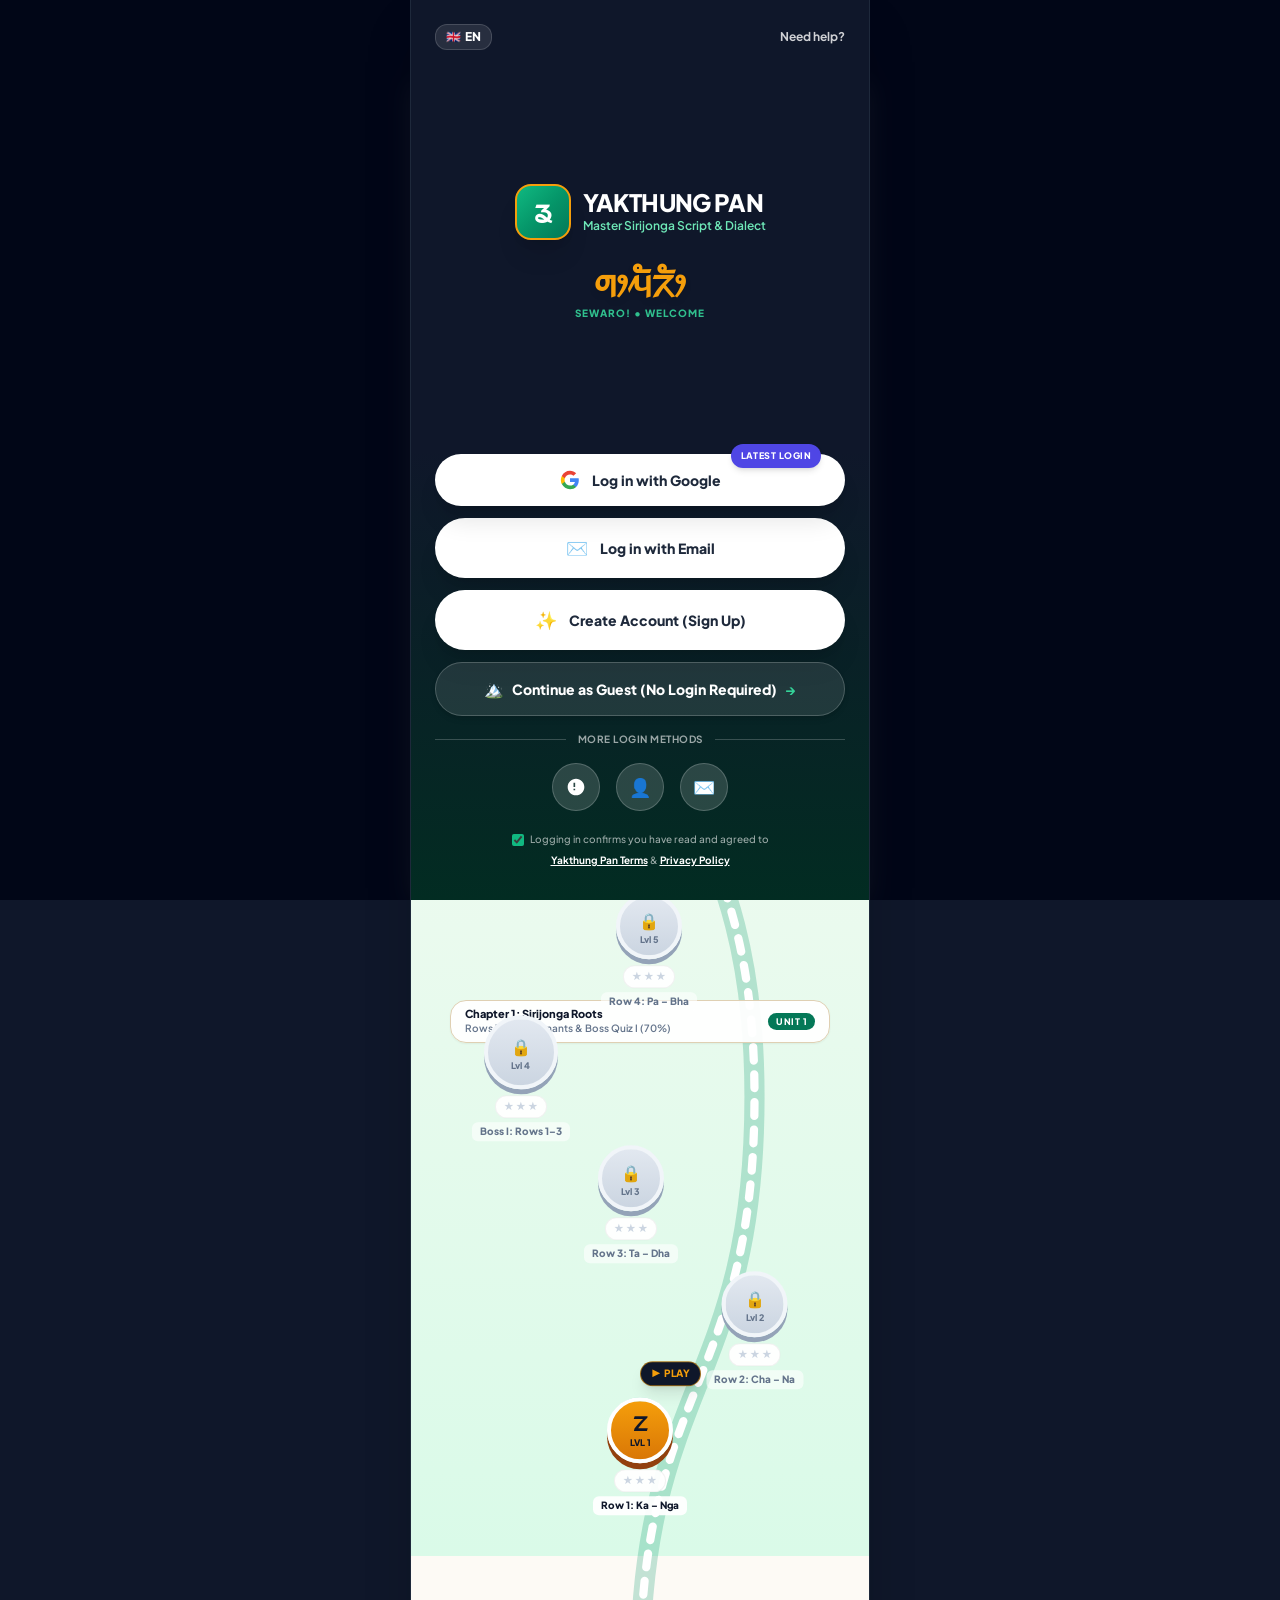
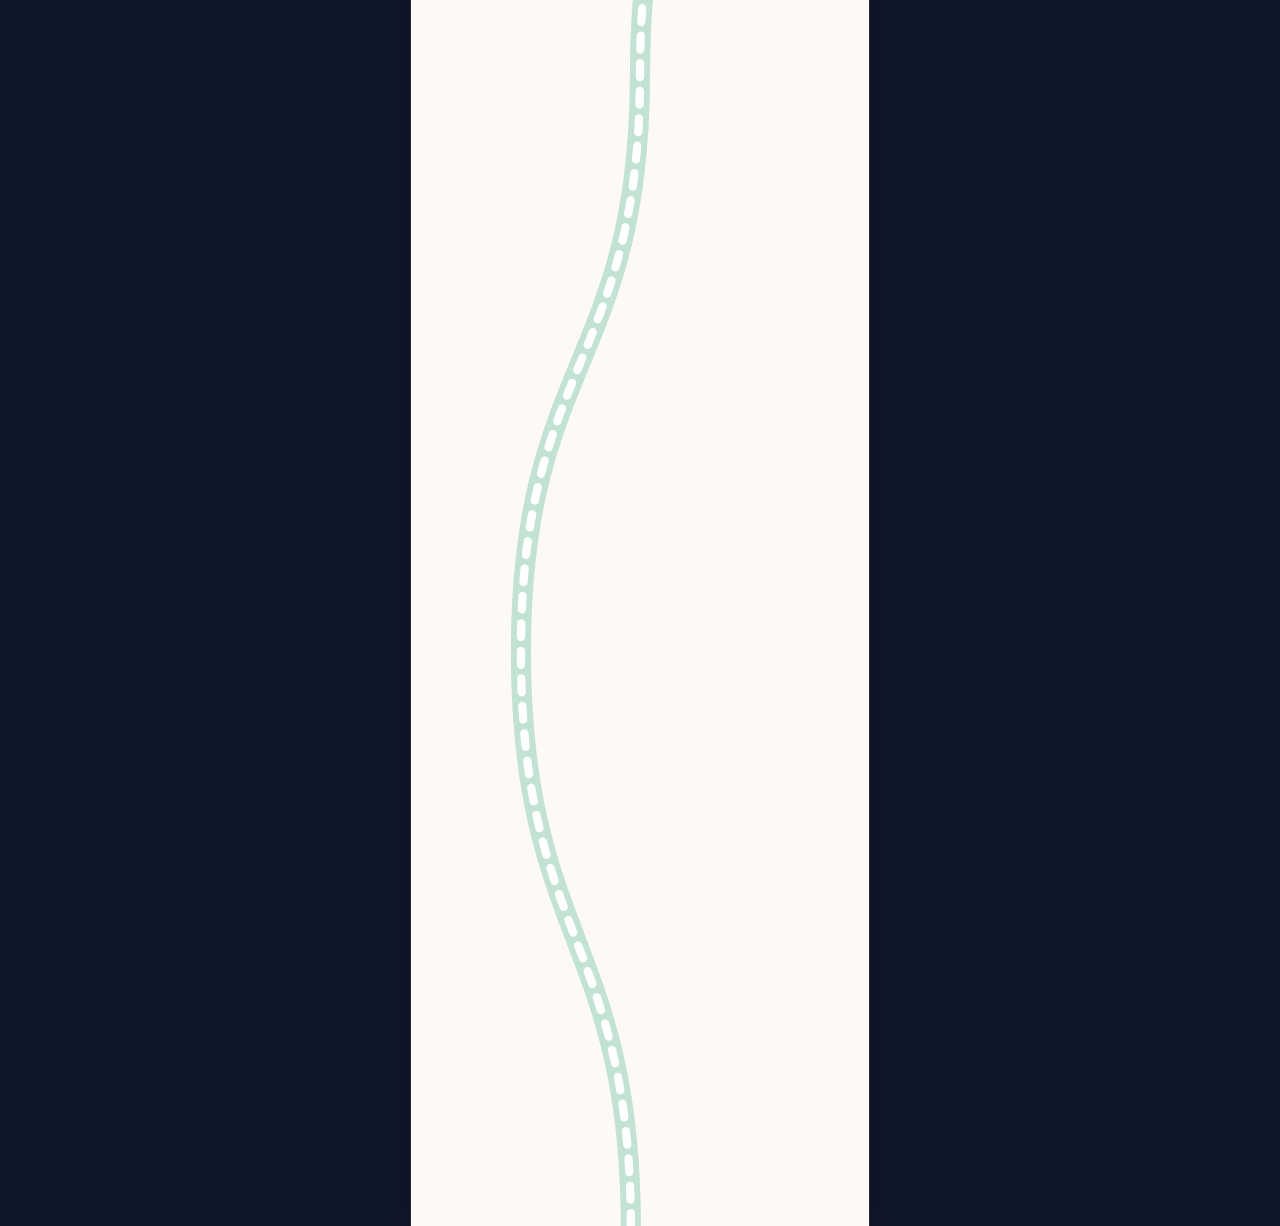
==== commit 2e5fcf50: "fix: persistent cloud progress sync for Google accounts across app reinstalls and GUI polish" ====
--- a/android/app/src/main/assets/index.html
+++ b/android/app/src/main/assets/index.html
@@ -247,9 +247,10 @@
                 </button>
 
                 <!-- Profile / Login / Logout Button in Top Right -->
-                <button onclick="openAuthModal()" class="px-2.5 py-1 rounded-xl bg-emerald-600/30 hover:bg-emerald-600/50 border border-emerald-400/50 text-emerald-300 font-extrabold text-[10px] flex items-center gap-1.5 shadow-xs active:scale-95 transition" title="Profile / Login / Logout">
+                <button onclick="openAuthModal()" class="relative px-2.5 py-1 rounded-xl bg-emerald-600/30 hover:bg-emerald-600/50 border border-emerald-400/50 text-emerald-300 font-extrabold text-[10px] flex items-center gap-1.5 shadow-xs active:scale-95 transition" title="Profile / Login / Logout">
                     <span id="hudUserAvatar" class="w-4 h-4 rounded-full overflow-hidden flex items-center justify-center text-[10px]">👤</span>
                     <span id="hudUserLoginBtnText" class="max-w-[55px] truncate">Sign In</span>
+                    <span id="hudUserStatusDot" class="w-2 h-2 rounded-full bg-slate-400 absolute -top-0.5 -right-0.5 ring-2 ring-slatebrand-900"></span>
                 </button>
             </div>
         </header>
--- a/android/app/src/main/assets/css/style.css
+++ b/android/app/src/main/assets/css/style.css
@@ -17,12 +17,12 @@
 }
 
 .dhaka-header {
-    background-color: #0f172a;
+    background-color: #0b1329;
     background-image: 
-        radial-gradient(#059669 0.85px, transparent 0.85px), 
-        radial-gradient(#f59e0b 0.85px, #0f172a 0.85px);
-    background-size: 22px 22px;
-    background-position: 0 0, 11px 11px;
+        radial-gradient(#10b981 0.85px, transparent 0.85px), 
+        radial-gradient(#f59e0b 0.85px, #0b1329 0.85px);
+    background-size: 20px 20px;
+    background-position: 0 0, 10px 10px;
 }
 
 .node-3d {
@@ -59,6 +59,22 @@
     animation: shakeNode 0.35s ease-in-out;
 }
 
+/* Custom sleek scrollbar */
+::-webkit-scrollbar {
+    width: 5px;
+    height: 5px;
+}
+::-webkit-scrollbar-track {
+    background: transparent;
+}
+::-webkit-scrollbar-thumb {
+    background: #cbd5e1;
+    border-radius: 9999px;
+}
+::-webkit-scrollbar-thumb:hover {
+    background: #94a3b8;
+}
+
 .no-scrollbar::-webkit-scrollbar {
     display: none;
 }
@@ -66,4 +82,3 @@
     -ms-overflow-style: none;
     scrollbar-width: none;
 }
-
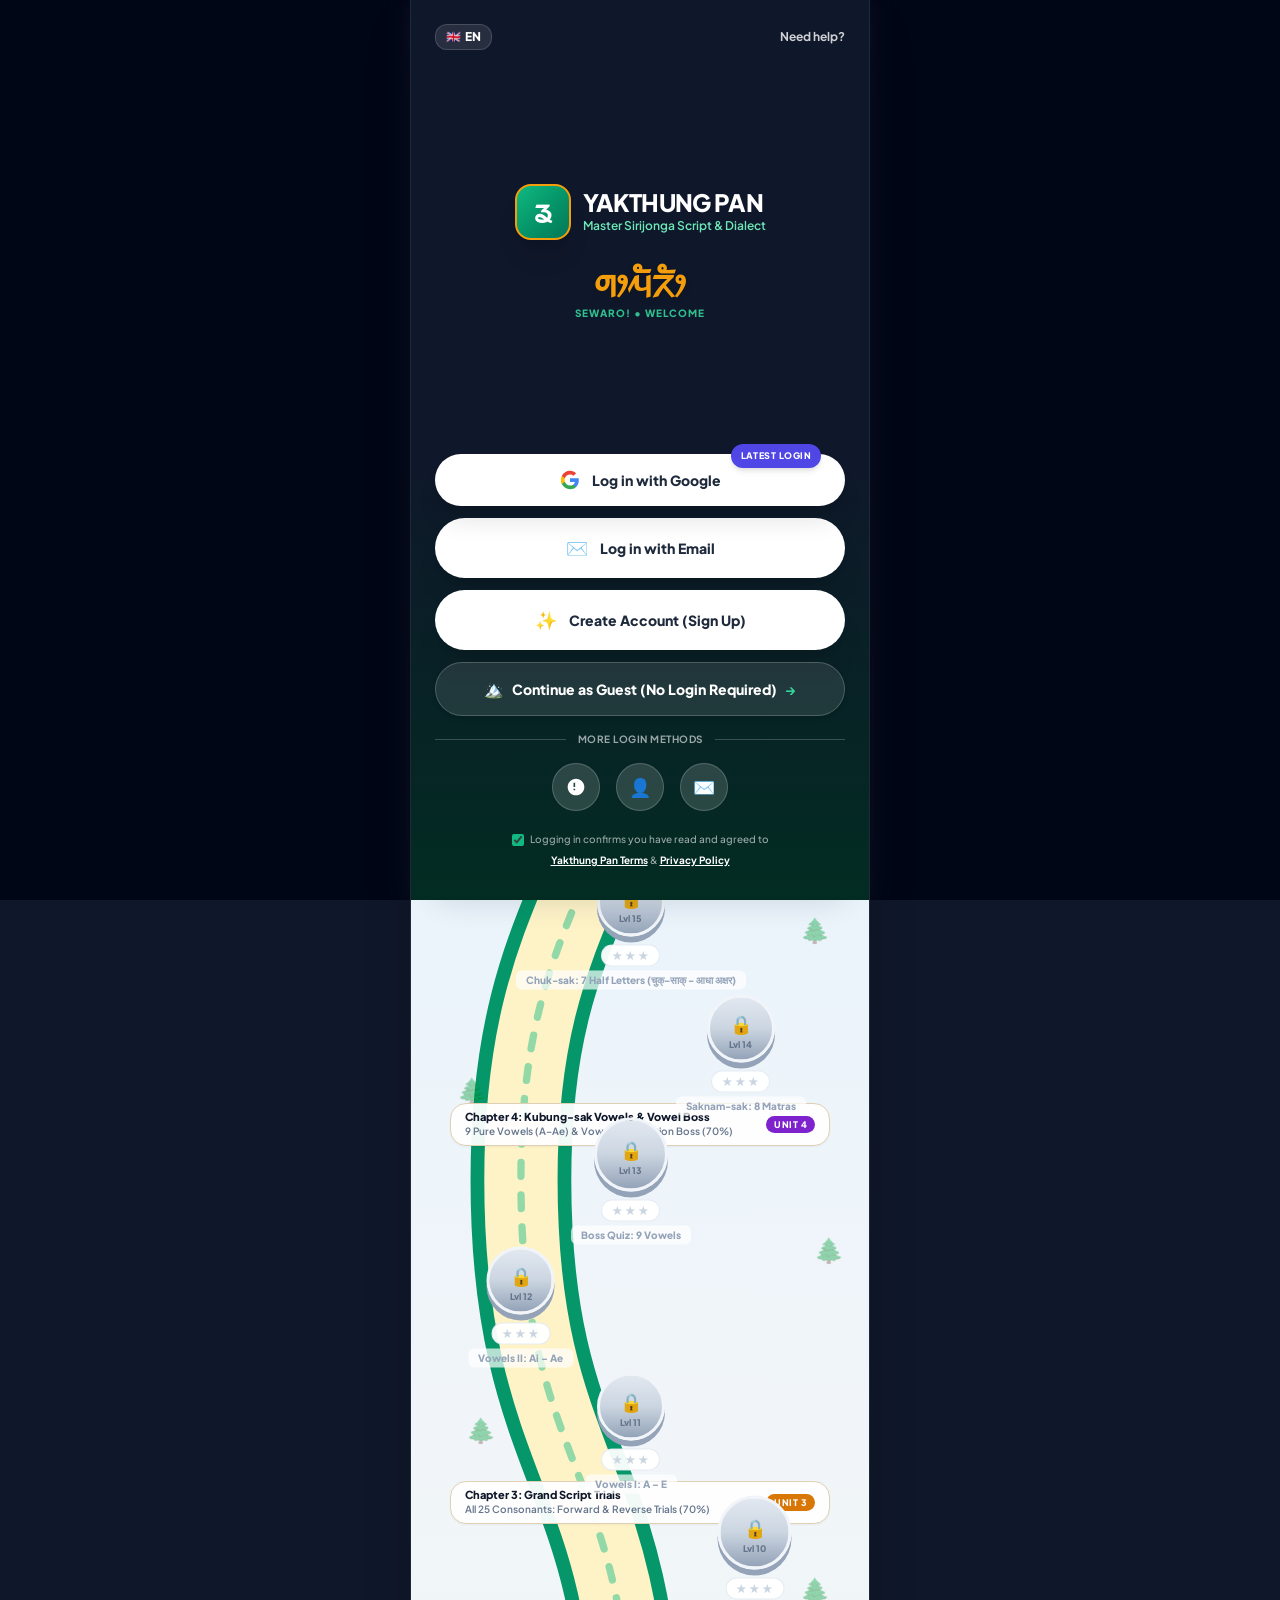
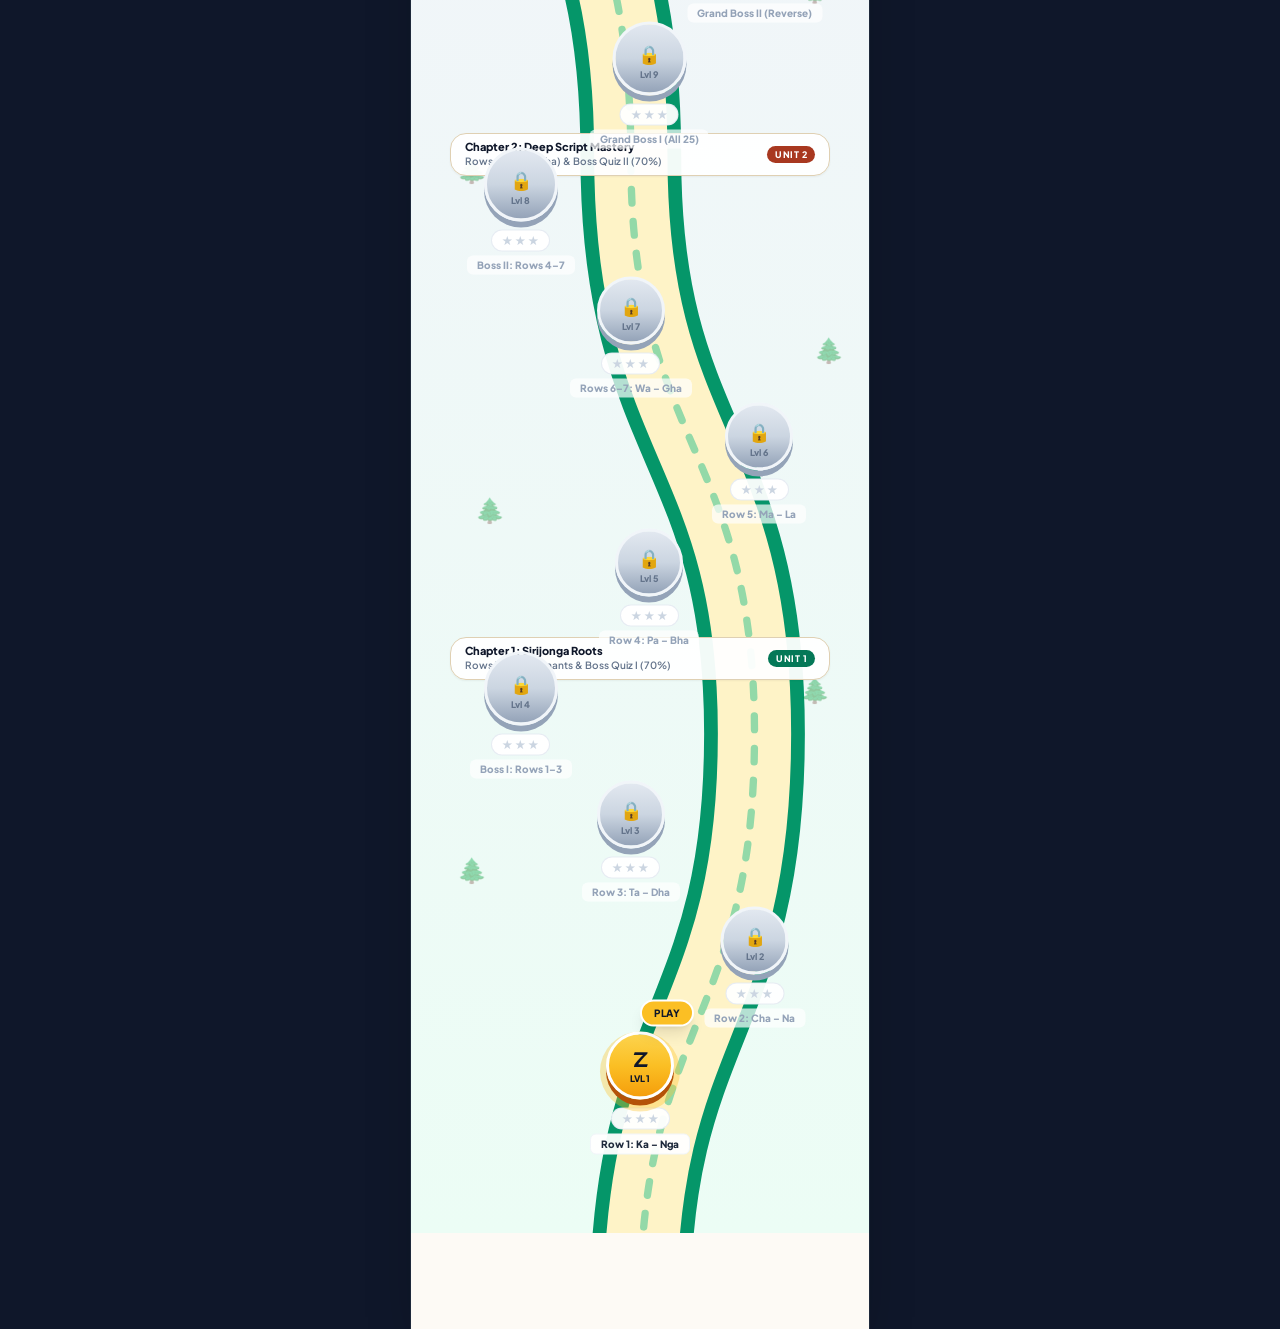
==== commit 36d67ff1: "feat: modernize learner application GUI with minimal frosted top HUD, 3D Himalayan mountain trail, a" ====
--- a/android/app/src/main/assets/index.html
+++ b/android/app/src/main/assets/index.html
@@ -212,99 +212,72 @@
         </div>
 
         <!-- ========================================================= -->
-        <!-- TOP HUD BAR: BRANDING, HOME, LANGUAGE, DEV, VOICE, AUTH   -->
-        <!-- ========================================================= -->
-        <header class="dhaka-header text-white px-3 py-2 flex items-center justify-between gap-1.5 border-b border-emerald-700/40 sticky top-0 z-30 shrink-0 shadow-md">
-            <!-- Left: Home Button + Brand -->
-            <div class="flex items-center gap-1.5 min-w-0">
-                <button onclick="showWelcomeScreen()" class="w-8 h-8 rounded-xl bg-white/10 hover:bg-white/20 border border-white/15 flex items-center justify-center text-sm shadow-xs active:scale-95 transition shrink-0" title="Welcome Page / Home">
-                    🏠
-                </button>
-                <div class="w-8 h-8 rounded-xl bg-gradient-to-br from-emerald-500 to-emerald-700 border border-goldaccent-400/70 flex items-center justify-center shadow shrink-0">
-                    <span class="font-limbu text-lg text-white font-bold">ᤕ</span>
-                </div>
-                <div class="min-w-0">
-                    <div class="flex items-center gap-1">
-                        <h1 class="text-xs font-black tracking-tight text-white truncate" data-i18n="app_title">Yakthung Pan</h1>
-                        <span class="text-[8px] font-extrabold uppercase px-1 py-0.2 rounded bg-emerald-950 text-emerald-300 border border-emerald-500/40 hidden xs:inline">Phedape</span>
-                    </div>
-                    <p class="font-limbu text-[10px] text-goldaccent-400 leading-none mt-0.5 truncate">ᤕᤰᤌᤢᤱ ᤐᤠᤴ <span class="font-sans text-[9px] text-emerald-200/90 font-medium hidden sm:inline" data-i18n="app_subtitle">• Phedape Limbu</span></p>
-                </div>
+        <!-- MODERN TOP STATUS HUD: STREAK, XP, LANGUAGE & AVATAR      -->
+        <!-- ========================================================= -->
+        <header class="sticky top-0 z-30 w-full bg-white/85 backdrop-blur-md border-b border-slate-200/70 px-4 py-2.5 flex items-center justify-between shadow-2xs shrink-0 select-none">
+            <!-- Left Pill: Streak -->
+            <div class="px-3.5 py-1.5 rounded-full bg-white border border-slate-200/80 shadow-xs flex items-center gap-1.5 transition active:scale-95 cursor-pointer" onclick="showToast('Daily Streak: Keep practicing daily!', '🔥')" title="Daily Streak">
+                <span class="text-base leading-none">🔥</span>
+                <span id="hudStreak" class="text-xs font-black text-slate-800">1</span>
             </div>
 
-            <!-- Right Controls: Language Pill, Audio Studio, Dev Mode, Profile/Login -->
-            <div class="flex items-center gap-1 shrink-0">
-                <!-- Bilingual Toggle Pill -->
-                <button id="hudLangBtn" onclick="toggleLanguage()" class="px-2 py-1 rounded-xl bg-white/10 hover:bg-white/20 border border-white/15 text-white font-black text-[10px] flex items-center gap-1 transition shadow-xs" title="Switch Language: English / नेपाली">
+            <!-- Center Pill: XP -->
+            <div class="px-3.5 py-1.5 rounded-full bg-white border border-slate-200/80 shadow-xs flex items-center gap-1.5 transition active:scale-95 cursor-pointer" onclick="showToast('Total Experience Points earned', '⚡')" title="Total XP">
+                <span class="text-amber-500 text-base leading-none font-bold">⚡</span>
+                <span id="hudXp" class="text-xs font-black text-slate-800">0</span>
+            </div>
+
+            <!-- Right Controls: Language Switch + Profile Circle -->
+            <div class="flex items-center gap-2">
+                <!-- Bilingual Language Switch Pill -->
+                <button id="hudLangBtn" onclick="toggleLanguage()" class="px-2.5 py-1.5 rounded-full bg-white hover:bg-slate-50 border border-slate-200/80 text-slate-700 font-black text-[11px] flex items-center gap-1 shadow-xs active:scale-95 transition cursor-pointer" title="Switch Language: English / नेपाली">
                     <span id="hudLangFlag">🇬🇧</span>
                     <span id="hudLangText">EN</span>
                 </button>
 
-                <!-- Developer Free Play Mode Pill -->
-                <button id="devModeToggleBtn" onclick="toggleDevMode()" class="px-2 py-1 rounded-xl bg-amber-500/25 hover:bg-amber-500/35 border border-amber-400/50 text-amber-300 font-extrabold text-[10px] flex items-center gap-1 transition shadow-xs" title="Developer Mode: Click to toggle free access to all 21 levels for testing">
-                    <span id="devModeIcon">🔓</span>
-                    <span id="devModeText">Dev</span>
-                </button>
-
-                <!-- Profile / Login / Logout Button in Top Right -->
-                <button onclick="openAuthModal()" class="relative px-2.5 py-1 rounded-xl bg-emerald-600/30 hover:bg-emerald-600/50 border border-emerald-400/50 text-emerald-300 font-extrabold text-[10px] flex items-center gap-1.5 shadow-xs active:scale-95 transition" title="Profile / Login / Logout">
-                    <span id="hudUserAvatar" class="w-4 h-4 rounded-full overflow-hidden flex items-center justify-center text-[10px]">👤</span>
-                    <span id="hudUserLoginBtnText" class="max-w-[55px] truncate">Sign In</span>
-                    <span id="hudUserStatusDot" class="w-2 h-2 rounded-full bg-slate-400 absolute -top-0.5 -right-0.5 ring-2 ring-slatebrand-900"></span>
+                <!-- Profile Avatar Circle Button -->
+                <button onclick="switchNavTab('profile')" class="relative w-8 h-8 rounded-full bg-white border-2 border-emerald-500 shadow-xs flex items-center justify-center active:scale-95 transition cursor-pointer overflow-hidden" title="Profile & Settings">
+                    <span id="hudUserAvatar" class="w-full h-full flex items-center justify-center text-xs font-extrabold text-slate-700">👤</span>
+                    <span id="hudUserStatusDot" class="w-2.5 h-2.5 rounded-full bg-slate-400 absolute top-0 right-0 ring-2 ring-white"></span>
+                    <span id="hudUserLoginBtnText" class="hidden">Sign In</span>
                 </button>
             </div>
         </header>
 
-        <!-- SUB-HUD SECONDARY BAR: STREAK, XP, MASTERED, CHART, CREDITS, SUPPORTER -->
-        <div class="bg-slate-950/90 text-white px-3 py-1.5 flex items-center justify-between border-b border-white/5 text-[10px] font-bold z-20 shrink-0">
-            <div class="flex items-center gap-2">
-                <!-- Streak Pill -->
-                <div class="flex items-center gap-1" title="Daily Streak">
-                    <span>🔥</span>
-                    <span id="hudStreak" class="text-amber-300 font-extrabold">1</span>
-                </div>
-                <span class="text-white/20">•</span>
-                <!-- XP Pill -->
-                <div class="flex items-center gap-1" title="Total XP">
-                    <span>⚡</span>
-                    <span id="hudXp" class="text-emerald-300 font-extrabold">0</span>
-                </div>
-                <span class="text-white/20">•</span>
-                <!-- Mastered Pill (X/45) -->
-                <div class="flex items-center gap-1" title="Mastered Characters">
-                    <span class="text-goldaccent-400 font-extrabold">★</span>
-                    <span id="hudMastered" class="text-white font-extrabold">0/45</span>
-                </div>
-            </div>
-
-            <div class="flex items-center gap-1.5">
-                <!-- Interactive Chart Button -->
-                <button onclick="openChartModal()" class="px-2 py-0.5 rounded-lg bg-emerald-600/80 hover:bg-emerald-600 text-white font-extrabold text-[10px] shadow-xs active:scale-95 transition flex items-center gap-1">
-                    <span class="font-limbu text-[11px]">ᤁ</span>
-                    <span data-i18n="chart_btn">Chart</span>
-                </button>
-
-                <!-- Credits Modal Button -->
-                <button onclick="openCreditsModal()" class="px-2 py-0.5 rounded-lg bg-white/10 hover:bg-white/20 text-slate-200 font-extrabold text-[10px] active:scale-95 transition flex items-center gap-1">
-                    <span>👥</span>
-                    <span data-i18n="credits_btn">Credits</span>
-                </button>
-
-                <!-- Supporter Heart Button -->
-                <button onclick="openSupporterModal()" class="w-6 h-6 rounded-lg bg-rose-500/20 hover:bg-rose-500/30 border border-rose-400/40 text-rose-300 flex items-center justify-center text-xs font-bold active:scale-95 transition" aria-label="Support Yakthung Pan">
-                    ♥
-                </button>
-            </div>
-        </div>
-
-        <!-- ========================================================= -->
-        <!-- MAIN SCREEN: CANDY CRUSH-STYLE 17-LEVEL WINDING PATH      -->
-        <!-- ========================================================= -->
-        <main id="mapView" class="flex-1 overflow-y-auto relative">
+        <!-- ========================================================= -->
+        <!-- MAIN SCREEN: WINDING MOUNTAIN ADVENTURE TRAIL             -->
+        <!-- ========================================================= -->
+        <main id="mapView" class="flex-1 overflow-y-auto relative pb-24">
             <div id="windingMapContainer" class="relative w-full">
                 <!-- Dynamically populated by renderWindingMap() -->
             </div>
         </main>
+
+        <!-- ========================================================= -->
+        <!-- FLOATING BOTTOM NAVIGATION DOCK (TRAIL, LETTERS, STUDIO, PROFILE) -->
+        <!-- ========================================================= -->
+        <nav id="bottomNavDock" class="fixed bottom-3 left-1/2 -translate-x-1/2 w-[92%] max-w-[420px] bg-white/95 backdrop-blur-md border border-slate-200/80 rounded-3xl shadow-[0_12px_32px_rgba(15,23,42,0.14)] px-3 py-2 flex items-center justify-around z-30">
+            <!-- Tab 1: Trail -->
+            <button id="navTab_trail" onclick="switchNavTab('trail')" class="flex flex-col items-center gap-0.5 text-emerald-600 font-black transition active:scale-95 cursor-pointer select-none">
+                <span class="text-xl leading-none">🏔️</span>
+                <span class="text-[10px] tracking-tight">Trail</span>
+            </button>
+            <!-- Tab 2: Letters -->
+            <button id="navTab_letters" onclick="switchNavTab('letters')" class="flex flex-col items-center gap-0.5 text-slate-400 font-semibold hover:text-slate-700 transition active:scale-95 cursor-pointer select-none">
+                <span class="font-limbu text-xl leading-none font-bold">ᤁ</span>
+                <span class="text-[10px] tracking-tight">Letters</span>
+            </button>
+            <!-- Tab 3: Studio -->
+            <button id="navTab_studio" onclick="switchNavTab('studio')" class="flex flex-col items-center gap-0.5 text-slate-400 font-semibold hover:text-slate-700 transition active:scale-95 cursor-pointer select-none">
+                <span class="text-xl leading-none">🎙️</span>
+                <span class="text-[10px] tracking-tight">Studio</span>
+            </button>
+            <!-- Tab 4: Profile -->
+            <button id="navTab_profile" onclick="switchNavTab('profile')" class="flex flex-col items-center gap-0.5 text-slate-400 font-semibold hover:text-slate-700 transition active:scale-95 cursor-pointer select-none">
+                <span class="text-xl leading-none">👤</span>
+                <span class="text-[10px] tracking-tight">Profile</span>
+            </button>
+        </nav>
 
         <!-- NON-BLOCKING TOAST NOTIFICATION BANNER -->
         <div id="toastBanner" class="fixed top-16 left-1/2 -translate-x-1/2 z-50 pointer-events-none opacity-0 transition-all duration-300 -translate-y-2 w-[90%] max-w-[400px]">
@@ -1362,6 +1335,49 @@
                         </ul>
                     </div>
 
+                    <!-- Quick Controls & Learning Tools Card -->
+                    <div class="bg-slate-900/60 rounded-3xl p-4 border border-white/10 space-y-3">
+                        <div class="flex items-center justify-between pb-2 border-b border-white/10">
+                            <span class="text-xs font-black text-white flex items-center gap-1.5">
+                                <span>⚙️</span> Learning Tools &amp; Settings
+                            </span>
+                            <span class="text-[10px] font-bold text-slate-400">
+                                Mastered: <span id="hudMastered" class="text-amber-400 font-extrabold">0/45</span>
+                            </span>
+                        </div>
+
+                        <!-- Grid of Quick Action Buttons -->
+                        <div class="grid grid-cols-2 gap-2">
+                            <!-- Developer Mode Toggle -->
+                            <button id="devModeToggleBtn" onclick="toggleDevMode()" class="p-2.5 rounded-2xl bg-white/5 hover:bg-white/10 border border-white/10 text-left transition active:scale-95 cursor-pointer" title="Unlock all 21 levels for testing">
+                                <div class="text-sm"><span id="devModeIcon">🔓</span></div>
+                                <div id="devModeText" class="text-[11px] font-extrabold text-white mt-0.5">Developer Mode</div>
+                                <div class="text-[9px] text-slate-400">Unlock 21 levels</div>
+                            </button>
+
+                            <!-- Credits & Scholars Modal -->
+                            <button onclick="openCreditsModal()" class="p-2.5 rounded-2xl bg-white/5 hover:bg-white/10 border border-white/10 text-left transition active:scale-95 cursor-pointer">
+                                <div class="text-sm">👥</div>
+                                <div class="text-[11px] font-extrabold text-white mt-0.5" data-i18n="credits_btn">Credits</div>
+                                <div class="text-[9px] text-slate-400">Scholars &amp; Sources</div>
+                            </button>
+
+                            <!-- Supporter Heart Modal -->
+                            <button onclick="openSupporterModal()" class="p-2.5 rounded-2xl bg-rose-500/10 hover:bg-rose-500/20 border border-rose-500/25 text-left transition active:scale-95 cursor-pointer">
+                                <div class="text-sm text-rose-400">♥</div>
+                                <div class="text-[11px] font-extrabold text-rose-300 mt-0.5">Support Project</div>
+                                <div class="text-[9px] text-rose-400/80">Language preservation</div>
+                            </button>
+
+                            <!-- Welcoming Screen Launcher -->
+                            <button onclick="showWelcomeScreen(); closeAuthModal(true);" class="p-2.5 rounded-2xl bg-white/5 hover:bg-white/10 border border-white/10 text-left transition active:scale-95 cursor-pointer">
+                                <div class="text-sm">🏠</div>
+                                <div class="text-[11px] font-extrabold text-white mt-0.5">Welcome Screen</div>
+                                <div class="text-[9px] text-slate-400">Landing &amp; Switch</div>
+                            </button>
+                        </div>
+                    </div>
+
                     <!-- Admin Portal Discrete Link -->
                     <div class="text-center pt-1 pb-1">
                         <a href="admin.html" class="inline-flex items-center gap-1.5 text-[11px] text-slate-500 hover:text-emerald-400 transition font-bold py-1 px-3 rounded-full hover:bg-white/5 border border-transparent hover:border-slate-800">
--- a/android/app/src/main/assets/css/style.css
+++ b/android/app/src/main/assets/css/style.css
@@ -26,7 +26,7 @@
 }
 
 .node-3d {
-    transition: transform 0.15s cubic-bezier(0.34, 1.56, 0.64, 1);
+    transition: transform 0.15s cubic-bezier(0.34, 1.56, 0.64, 1), box-shadow 0.15s ease;
 }
 .node-3d:active {
     transform: translateY(4px) scale(0.96);
@@ -82,3 +82,9 @@
     -ms-overflow-style: none;
     scrollbar-width: none;
 }
+
+/* Floating Bottom Navigation Dock */
+#bottomNavDock {
+    backdrop-filter: blur(16px);
+    -webkit-backdrop-filter: blur(16px);
+}
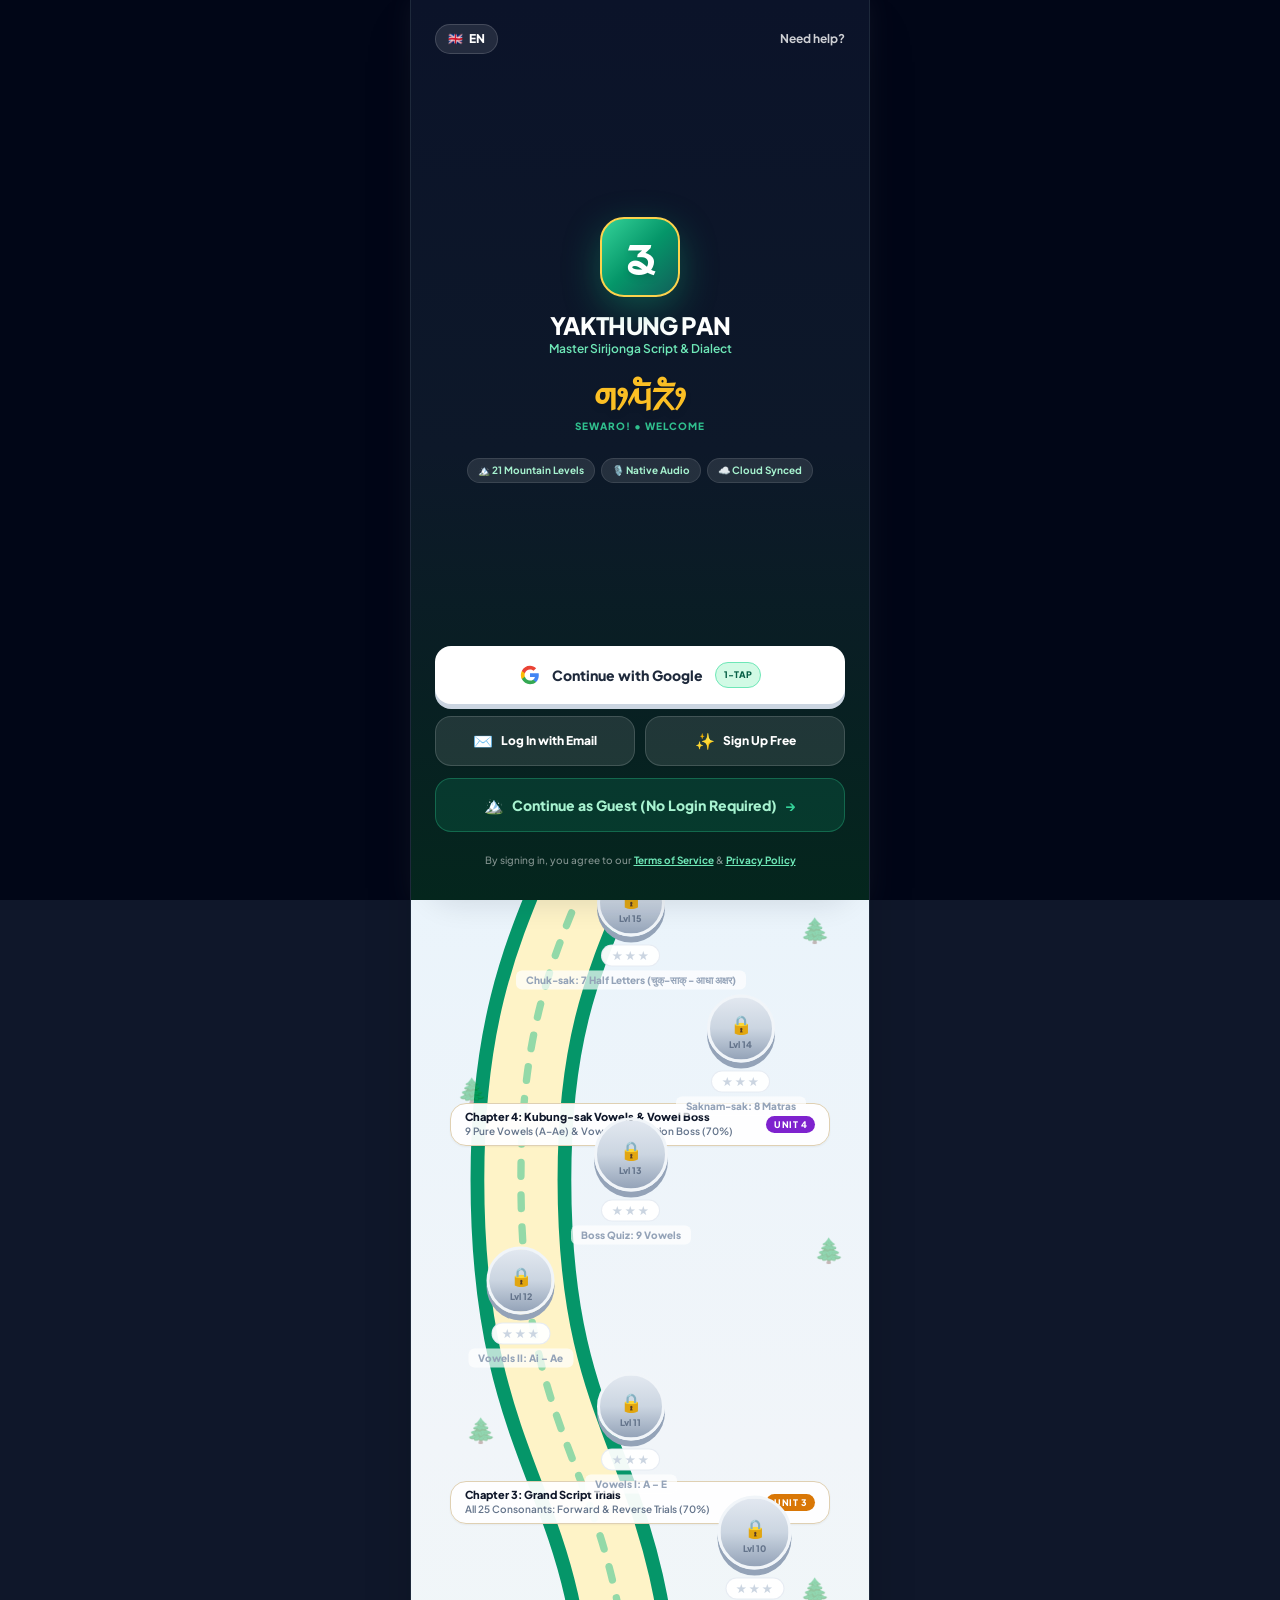
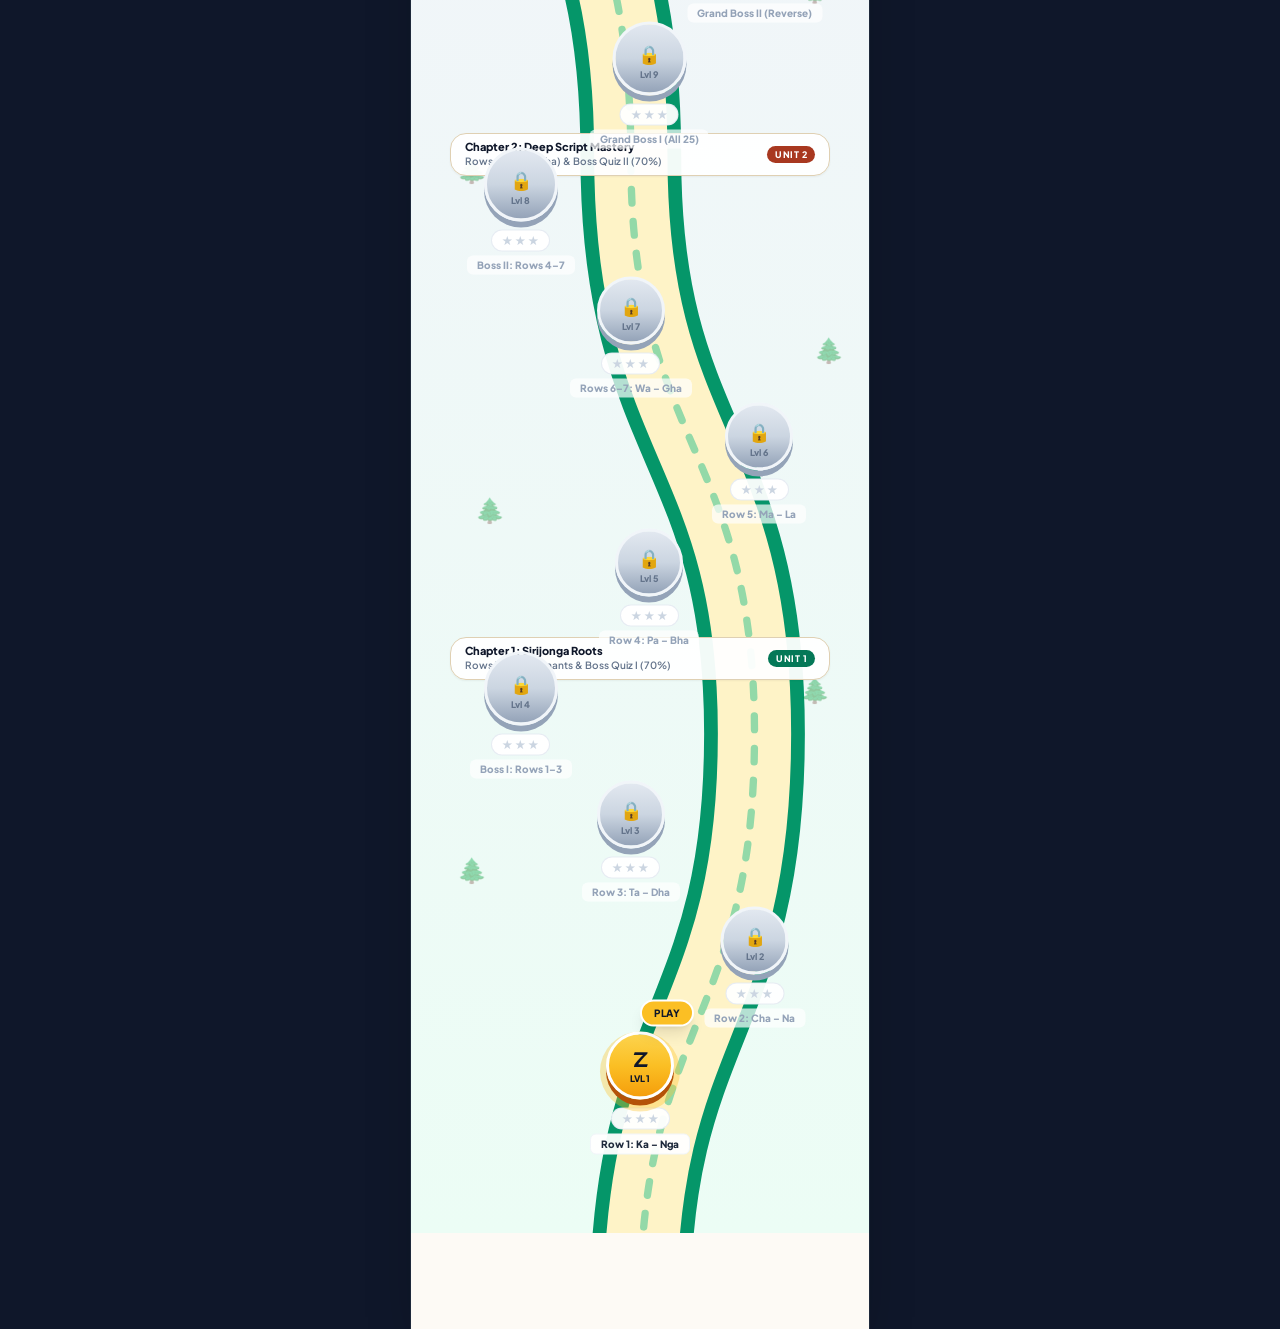
==== commit f5957fe9: "feat: modernize sign-in page GUI with Duolingo-style 3D tactile buttons, refined onboarding hero, an" ====
--- a/android/app/src/main/assets/index.html
+++ b/android/app/src/main/assets/index.html
@@ -74,14 +74,14 @@
     <div class="w-full max-w-[460px] bg-parchment-50 min-h-screen flex flex-col shadow-2xl relative overflow-x-hidden border-x border-slate-800">
 
         <!-- ========================================================= -->
-        <!-- SCREEN 0: WELCOMING & LOGIN SCREEN (MATCHING POPPO STYLE)   -->
+        <!-- SCREEN 0: WELCOMING & SIGN-IN ONBOARDING SCREEN           -->
         <!-- ========================================================= -->
         <div id="welcomeScreen" class="fixed inset-0 z-50 flex justify-center bg-slate-950/95 backdrop-blur-md overflow-y-auto">
-            <div class="w-full max-w-[460px] bg-gradient-to-b from-slate-900 via-slate-900 to-emerald-950 min-h-screen flex flex-col justify-between p-6 text-white shadow-2xl relative border-x border-slate-800">
+            <div class="w-full max-w-[460px] bg-gradient-to-b from-[#0b1329] via-[#0d1829] to-[#04261d] min-h-screen flex flex-col justify-between p-6 text-white shadow-2xl relative border-x border-slate-800">
                 
-                <!-- Top Bar: Language on Left, Need help? on Right (Matching Image 2) -->
+                <!-- Top Bar: Language on Left, Need help? on Right -->
                 <div class="flex items-center justify-between">
-                    <button onclick="toggleLanguage()" class="px-2.5 py-1 rounded-xl bg-white/10 hover:bg-white/20 border border-white/15 text-white font-black text-xs flex items-center gap-1 transition shadow-xs" title="Switch Language">
+                    <button onclick="toggleLanguage()" class="px-3 py-1.5 rounded-full bg-white/10 hover:bg-white/20 border border-white/15 text-white font-black text-xs flex items-center gap-1.5 transition shadow-xs active:scale-95 cursor-pointer" title="Switch Language">
                         <span id="welcomeLangFlag">🇬🇧</span>
                         <span id="welcomeLangText">EN</span>
                     </button>
@@ -91,91 +91,80 @@
                     </button>
                 </div>
 
-                <!-- Center Hero / Brand Identity (Matching Logo + Title from Image 2) -->
+                <!-- Center Hero / Brand Identity -->
                 <div class="my-auto py-6 flex flex-col items-center text-center space-y-4">
-                    <!-- App Logo & Title Row -->
-                    <div class="flex items-center gap-3">
-                        <div class="w-14 h-14 rounded-2xl bg-gradient-to-br from-emerald-500 via-emerald-600 to-emerald-700 border-2 border-goldaccent-400 flex items-center justify-center shadow-xl shrink-0">
-                            <span class="font-limbu text-3xl text-white font-bold">ᤕ</span>
-                        </div>
-                        <div class="text-left">
-                            <h1 class="text-2xl font-black text-white tracking-tight uppercase leading-none">YAKTHUNG PAN</h1>
-                            <p class="text-xs text-emerald-300 font-semibold mt-1">Master Sirijonga Script & Dialect</p>
-                        </div>
+                    <!-- Glowing 3D App Emblem -->
+                    <div class="relative w-20 h-20 rounded-3xl bg-gradient-to-br from-emerald-400 via-emerald-600 to-teal-800 border-2 border-amber-300 shadow-[0_12px_36px_rgba(16,185,129,0.35)] flex items-center justify-center shrink-0">
+                        <span class="font-limbu text-5xl text-white font-bold drop-shadow-md">ᤕ</span>
+                    </div>
+
+                    <!-- App Title & Subtitle -->
+                    <div>
+                        <h1 class="text-2xl font-black text-white tracking-tight uppercase leading-none">YAKTHUNG PAN</h1>
+                        <p class="text-xs text-emerald-300 font-semibold mt-1">Master Sirijonga Script &amp; Dialect</p>
                     </div>
 
                     <!-- Authentic Sirijonga Script Banner -->
-                    <div class="pt-2">
-                        <div class="font-limbu text-4xl text-goldaccent-400 font-bold tracking-wide drop-shadow-md">ᤛᤣᤘᤠᤖᤥ</div>
+                    <div class="pt-1">
+                        <div class="font-limbu text-4xl text-amber-400 font-bold tracking-wide drop-shadow-md">ᤛᤣᤘᤠᤖᤥ</div>
                         <p class="text-[10px] font-black uppercase tracking-widest text-emerald-400/90 mt-0.5">Sewaro! • Welcome</p>
                     </div>
-                </div>
-
-                <!-- Bottom Login Actions Section (Exact layout of Image 2) -->
+
+                    <!-- Feature Highlights Pills -->
+                    <div class="flex items-center justify-center gap-1.5 pt-2 flex-wrap">
+                        <span class="text-[10px] font-bold px-2.5 py-1 rounded-full bg-white/10 border border-white/10 text-emerald-200">
+                            🏔️ 21 Mountain Levels
+                        </span>
+                        <span class="text-[10px] font-bold px-2.5 py-1 rounded-full bg-white/10 border border-white/10 text-emerald-200">
+                            🎙️ Native Audio
+                        </span>
+                        <span class="text-[10px] font-bold px-2.5 py-1 rounded-full bg-white/10 border border-white/10 text-emerald-200">
+                            ☁️ Cloud Synced
+                        </span>
+                    </div>
+                </div>
+
+                <!-- Bottom Login Actions Section -->
                 <div class="space-y-4 pb-2">
                     
-                    <!-- State A: Not Logged In (Show the 3 Pill Login Buttons) -->
+                    <!-- State A: Not Logged In -->
                     <div id="welcomeLoggedOutActions" class="space-y-3">
-                        <!-- Button 1: Log in with Google (With 'Latest Login' purple floating badge) -->
-                        <button onclick="handleGoogleSignInBtnClick()" class="relative w-full py-4 px-6 rounded-full bg-white hover:bg-slate-100 active:scale-95 text-slate-800 font-extrabold text-sm shadow-xl flex items-center justify-center gap-3 transition cursor-pointer">
-                            <span class="absolute -top-2.5 right-6 bg-indigo-600 text-white text-[9px] font-black px-2.5 py-0.5 rounded-full shadow-md uppercase tracking-wider">
-                                Latest Login
-                            </span>
+                        <!-- Primary Hero Button: Continue with Google (Tactile 3D Button) -->
+                        <button onclick="handleGoogleSignInBtnClick()" class="w-full py-4 px-6 rounded-2xl bg-white hover:bg-slate-50 active:translate-y-0.5 text-slate-800 font-black text-sm shadow-[0_5px_0_#cbd5e1] active:shadow-[0_1px_0_#cbd5e1] flex items-center justify-center gap-3 transition cursor-pointer relative">
                             <svg class="w-5 h-5 shrink-0" viewBox="0 0 24 24">
                                 <path fill="#4285F4" d="M22.56 12.25c0-.78-.07-1.53-.2-2.25H12v4.26h5.92c-.26 1.37-1.04 2.53-2.21 3.31v2.77h3.57c2.08-1.92 3.28-4.74 3.28-8.09z"/>
                                 <path fill="#34A853" d="M12 23c2.97 0 5.46-.98 7.28-2.66l-3.57-2.77c-.98.66-2.23 1.06-3.71 1.06-2.86 0-5.29-1.93-6.16-4.53H2.18v2.84C3.99 20.53 7.7 23 12 23z"/>
                                 <path fill="#FBBC05" d="M5.84 14.09c-.22-.66-.35-1.36-.35-2.09s.13-1.43.35-2.09V7.06H2.18C1.43 8.55 1 10.22 1 12s.43 3.45 1.18 4.94l2.85-2.22.81-.63z"/>
                                 <path fill="#EA4335" d="M12 5.38c1.62 0 3.06.56 4.21 1.64l3.15-3.15C17.45 2.09 14.97 1 12 1 7.7 1 3.99 3.47 2.18 7.06l3.66 2.84c.87-2.6 3.3-4.52 6.16-4.52z"/>
                             </svg>
-                            <span>Log in with Google</span>
+                            <span>Continue with Google</span>
+                            <span class="text-[9px] font-black uppercase px-2 py-0.5 rounded-full bg-emerald-100 text-emerald-800 border border-emerald-300">1-Tap</span>
                         </button>
 
-                        <!-- Button 2: Log in with Email -->
-                        <button onclick="openAuthModalWithTab('email')" class="w-full py-4 px-6 rounded-full bg-white hover:bg-slate-100 active:scale-95 text-slate-800 font-extrabold text-sm shadow-xl flex items-center justify-center gap-3 transition cursor-pointer">
-                            <span class="text-lg">✉️</span>
-                            <span>Log in with Email</span>
-                        </button>
-
-                        <!-- Button 3: Create Account (Sign Up & Choose Username) -->
-                        <button onclick="openAuthModalWithTab('register')" class="w-full py-4 px-6 rounded-full bg-white hover:bg-slate-100 active:scale-95 text-slate-800 font-extrabold text-sm shadow-xl flex items-center justify-center gap-3 transition cursor-pointer">
-                            <span class="text-lg">✨</span>
-                            <span>Create Account (Sign Up)</span>
-                        </button>
-
-                        <!-- Button 4: Continue as Guest / Start Learning (Zero Barrier) -->
-                        <button onclick="dismissWelcomeScreen()" class="w-full py-3.5 px-6 rounded-full bg-white/10 hover:bg-white/20 active:scale-95 text-white font-extrabold text-xs sm:text-sm border border-white/20 shadow-md flex items-center justify-center gap-2 transition cursor-pointer">
+                        <!-- Secondary Split Actions: Log In with Email & Sign Up -->
+                        <div class="grid grid-cols-2 gap-2.5">
+                            <button onclick="openAuthModalWithTab('email')" class="py-3 px-3 rounded-2xl bg-white/10 hover:bg-white/15 active:translate-y-0.5 border border-white/15 text-white font-extrabold text-xs shadow-sm flex items-center justify-center gap-2 transition cursor-pointer">
+                                <span class="text-base">✉️</span>
+                                <span>Log In with Email</span>
+                            </button>
+                            <button onclick="openAuthModalWithTab('register')" class="py-3 px-3 rounded-2xl bg-white/10 hover:bg-white/15 active:translate-y-0.5 border border-white/15 text-white font-extrabold text-xs shadow-sm flex items-center justify-center gap-2 transition cursor-pointer">
+                                <span class="text-base">✨</span>
+                                <span>Sign Up Free</span>
+                            </button>
+                        </div>
+
+                        <!-- Zero-Barrier Guest Entry -->
+                        <button onclick="dismissWelcomeScreen()" class="w-full py-3.5 px-6 rounded-2xl bg-emerald-500/15 hover:bg-emerald-500/25 active:translate-y-0.5 text-emerald-200 font-extrabold text-xs sm:text-sm border border-emerald-400/30 shadow-xs flex items-center justify-center gap-2 transition cursor-pointer">
                             <span class="text-base">🏔️</span>
                             <span>Continue as Guest (No Login Required)</span>
                             <span class="text-emerald-400 font-bold">→</span>
                         </button>
-
-                        <!-- Divider from Image 2 -->
-                        <div class="flex items-center gap-3 w-full py-1">
-                            <div class="h-px bg-white/20 flex-1"></div>
-                            <span class="text-[10px] text-white/60 font-bold uppercase tracking-wider">More Login Methods</span>
-                            <div class="h-px bg-white/20 flex-1"></div>
-                        </div>
-
-                        <!-- 3 Circular Action Icons from Image 2 -->
-                        <div class="flex items-center justify-center gap-4">
-                            <button onclick="handleGoogleSignInBtnClick()" class="w-12 h-12 rounded-full bg-white/15 hover:bg-white/25 border border-white/20 text-white flex items-center justify-center text-lg active:scale-95 transition" title="Google Login">
-                                <svg class="w-5 h-5 shrink-0" viewBox="0 0 24 24">
-                                    <path fill="#fff" d="M12 2C6.48 2 2 6.48 2 12s4.48 10 10 10 10-4.48 10-10S17.52 2 12 2zm-1 14H9v-2h2v2zm0-4H9V7h2v5z"/>
-                                </svg>
-                            </button>
-                            <button onclick="openAuthModalWithTab('register')" class="w-12 h-12 rounded-full bg-white/15 hover:bg-white/25 border border-white/20 text-white flex items-center justify-center text-lg active:scale-95 transition" title="Sign Up / Username">
-                                👤
-                            </button>
-                            <button onclick="openAuthModalWithTab('email')" class="w-12 h-12 rounded-full bg-white/15 hover:bg-white/25 border border-white/20 text-white flex items-center justify-center text-lg active:scale-95 transition" title="Email Login">
-                                ✉️
-                            </button>
-                        </div>
-                    </div>
-
-                    <!-- State B: Already Logged In (Show Continue Adventure) -->
+                    </div>
+
+                    <!-- State B: Already Logged In -->
                     <div id="welcomeLoggedInActions" class="hidden space-y-3">
-                        <div class="p-3.5 rounded-2xl bg-white/10 border border-white/15 flex items-center gap-3">
-                            <div id="welcomeActiveUserImg" class="w-10 h-10 rounded-full bg-emerald-600 border border-emerald-400 flex items-center justify-center text-base font-bold text-white overflow-hidden shrink-0">
+                        <div class="p-4 rounded-2xl bg-white/10 border border-white/15 flex items-center gap-3">
+                            <div id="welcomeActiveUserImg" class="w-11 h-11 rounded-full bg-emerald-600 border-2 border-emerald-400 flex items-center justify-center text-base font-bold text-white overflow-hidden shrink-0 shadow-md">
                                 👤
                             </div>
                             <div class="text-left flex-1 min-w-0">
@@ -184,10 +173,10 @@
                             </div>
                         </div>
 
-                        <button id="welcomeStartBtn" onclick="dismissWelcomeScreen()" class="w-full py-4 px-6 rounded-full bg-gradient-to-r from-emerald-500 via-emerald-600 to-emerald-700 hover:from-emerald-400 hover:to-emerald-600 active:scale-95 text-white font-black text-base shadow-2xl flex items-center justify-center gap-2 transition cursor-pointer">
+                        <button id="welcomeStartBtn" onclick="dismissWelcomeScreen()" class="w-full py-4 px-6 rounded-2xl bg-gradient-to-r from-emerald-500 via-emerald-600 to-emerald-700 hover:from-emerald-400 hover:to-emerald-600 active:translate-y-0.5 text-white font-black text-base shadow-[0_5px_0_#064e3b] flex items-center justify-center gap-2 transition cursor-pointer">
                             <span class="text-lg">🏔️</span>
                             <span>Continue Adventure</span>
-                            <span class="text-goldaccent-300 text-base">→</span>
+                            <span class="text-amber-300 text-base">→</span>
                         </button>
 
                         <button onclick="openAuthModal()" class="w-full py-2 text-xs text-white/70 hover:text-white font-bold transition">
@@ -195,15 +184,12 @@
                         </button>
                     </div>
 
-                    <!-- Legal / Agreement Footer from Image 2 -->
-                    <div class="text-center text-[10px] text-white/60 font-medium leading-relaxed px-4 pt-1">
-                        <label class="inline-flex items-center gap-1.5 cursor-pointer">
-                            <input type="checkbox" checked class="rounded accent-emerald-500 w-3 h-3">
-                            <span>Logging in confirms you have read and agreed to</span>
-                        </label>
-                        <p class="mt-0.5">
-                            <a href="javascript:void(0)" onclick="openCreditsModal()" class="text-white underline font-bold">Yakthung Pan Terms</a> & <a href="javascript:void(0)" onclick="openCreditsModal()" class="text-white underline font-bold">Privacy Policy</a>
-                        </p>
+                    <!-- Legal / Agreement Footer -->
+                    <div class="text-center text-[10px] text-white/50 font-medium leading-relaxed px-4 pt-1">
+                        <span>By signing in, you agree to our </span>
+                        <a href="javascript:void(0)" onclick="openCreditsModal()" class="text-emerald-300 underline font-bold">Terms of Service</a>
+                        <span> &amp; </span>
+                        <a href="javascript:void(0)" onclick="openCreditsModal()" class="text-emerald-300 underline font-bold">Privacy Policy</a>
                     </div>
 
                 </div>
@@ -1071,10 +1057,10 @@
                         </div>
                         <div>
                             <h2 id="authModalDynamicTitle" class="text-sm font-black tracking-tight text-white leading-none">Account & Progress Sync</h2>
-                            <p id="authModalDynamicSub" class="text-[11px] text-emerald-300/80 font-medium mt-1">Store your stars, XP & voices across devices</p>
-                        </div>
-                    </div>
-                    <button id="authModalCloseBtn" onclick="closeAuthModal()" class="w-8 h-8 rounded-full bg-white/10 hover:bg-white/20 text-white/80 hover:text-white flex items-center justify-center text-sm font-bold transition active:scale-90" title="Close">
+                            <p id="authModalDynamicSub" class="text-[11px] text-emerald-300/80 font-medium mt-1">Keep your stars, XP &amp; voices synced across devices</p>
+                        </div>
+                    </div>
+                    <button id="authModalCloseBtn" onclick="closeAuthModal()" class="w-8 h-8 rounded-full bg-white/10 hover:bg-white/20 text-white/80 hover:text-white flex items-center justify-center text-sm font-bold transition active:scale-90 cursor-pointer" title="Close">
                         ✕
                     </button>
                 </div>
@@ -1101,7 +1087,7 @@
 
                             <!-- Tab 1: Google Sign-In with Official Account Chooser Popup -->
                             <div id="tabContentGoogle" class="hidden pt-1 space-y-3">
-                                <button id="btnContinueGoogle" onclick="handleGoogleSignInBtnClick()" class="w-full py-4 px-6 rounded-full bg-white hover:bg-slate-100 active:scale-95 text-slate-800 font-extrabold text-xs sm:text-sm shadow-xl flex items-center justify-center gap-3 transition cursor-pointer">
+                                <button id="btnContinueGoogle" onclick="handleGoogleSignInBtnClick()" class="w-full py-4 px-6 rounded-2xl bg-white hover:bg-slate-50 active:translate-y-0.5 text-slate-800 font-black text-sm shadow-[0_5px_0_#cbd5e1] active:shadow-[0_1px_0_#cbd5e1] flex items-center justify-center gap-3 transition cursor-pointer">
                                     <svg class="w-5 h-5 shrink-0" viewBox="0 0 24 24">
                                         <path fill="#4285F4" d="M22.56 12.25c0-.78-.07-1.53-.2-2.25H12v4.26h5.92c-.26 1.37-1.04 2.53-2.21 3.31v2.77h3.57c2.08-1.92 3.28-4.74 3.28-8.09z"/>
                                         <path fill="#34A853" d="M12 23c2.97 0 5.46-.98 7.28-2.66l-3.57-2.77c-.98.66-2.23 1.06-3.71 1.06-2.86 0-5.29-1.93-6.16-4.53H2.18v2.84C3.99 20.53 7.7 23 12 23z"/>
@@ -1112,7 +1098,7 @@
                                 </button>
                                 <p class="text-[11px] text-slate-400 text-center">Fast, one-tap sign-in with your Google account</p>
 
-                                <!-- Error / Config Helper Banner (Appears if Google reports configuration needed) -->
+                                <!-- Error / Config Helper Banner -->
                                 <div id="googleAuthDiagnosticBanner" class="hidden p-3 rounded-2xl bg-amber-500/15 border border-amber-500/30 text-left text-xs space-y-1.5">
                                     <div class="font-bold text-amber-300 flex items-center gap-1.5">
                                         <span>🔑</span> <span id="googleDiagTitle">Google Setup Notice</span>
@@ -1128,13 +1114,13 @@
 
                                 <div class="space-y-2 text-left">
                                     <div>
-                                        <label class="block text-[10px] font-extrabold text-slate-400 uppercase tracking-widest mb-1">Your Google Name or Email</label>
+                                        <label class="block text-[10px] font-extrabold text-slate-400 uppercase tracking-widest mb-1">Your Name or Email</label>
                                         <div class="flex items-center bg-slate-950/80 border border-slate-700/80 rounded-2xl focus-within:border-emerald-400 transition overflow-hidden">
                                             <span class="pl-3.5 text-sm text-slate-400 select-none">👤</span>
-                                            <input id="googleNameOrEmailInput" type="text" placeholder="e.g. Numa Phung or user@gmail.com" class="w-full bg-transparent px-3 py-2.5 text-white placeholder-slate-500 text-xs font-medium focus:outline-none">
+                                            <input id="googleNameOrEmailInput" type="text" placeholder="e.g. Numa Phung or learner@gmail.com" class="w-full bg-transparent px-3 py-2.5 text-white placeholder-slate-500 text-xs font-medium focus:outline-none">
                                         </div>
                                     </div>
-                                    <button onclick="handleQuickGoogleConnectBtn()" type="button" class="w-full py-3 px-4 rounded-xl bg-gradient-to-r from-emerald-600 to-emerald-500 hover:from-emerald-500 hover:to-emerald-400 active:scale-95 text-white font-extrabold text-xs shadow-md transition cursor-pointer">
+                                    <button onclick="handleQuickGoogleConnectBtn()" type="button" class="w-full py-3.5 px-4 rounded-2xl bg-gradient-to-r from-emerald-600 to-emerald-500 hover:from-emerald-500 hover:to-emerald-400 active:translate-y-0.5 text-white font-black text-xs shadow-[0_4px_0_#064e3b] transition cursor-pointer">
                                         ✓ Connect Profile &amp; Start
                                     </button>
                                 </div>
@@ -1144,7 +1130,7 @@
                                 </div>
                             </div>
 
-                            <!-- Tab 2: Modern Email & Password Sign-In (For existing accounts) -->
+                            <!-- Tab 2: Modern Email & Password Sign-In -->
                             <div id="tabContentEmail" class="pt-1 space-y-4 text-left">
                                 <!-- Email Input -->
                                 <div>
@@ -1168,8 +1154,8 @@
                                     </div>
                                 </div>
 
-                                <!-- Big High-Contrast Action Button -->
-                                <button onclick="signInWithEmailPassword()" class="w-full py-3.5 px-6 rounded-full bg-gradient-to-r from-emerald-500 via-emerald-600 to-emerald-700 hover:from-emerald-400 hover:to-emerald-600 active:scale-95 text-white font-black text-sm shadow-xl shadow-emerald-950/60 flex items-center justify-center gap-2 transition cursor-pointer">
+                                <!-- Tactile 3D Action Button -->
+                                <button onclick="signInWithEmailPassword()" class="w-full py-3.5 px-6 rounded-2xl bg-gradient-to-r from-emerald-500 via-emerald-600 to-emerald-700 hover:from-emerald-400 hover:to-emerald-600 active:translate-y-0.5 text-white font-black text-sm shadow-[0_5px_0_#064e3b] flex items-center justify-center gap-2 transition cursor-pointer">
                                     <span>🔐</span>
                                     <span>Log In with Email</span>
                                     <span class="text-emerald-200">→</span>
@@ -1179,23 +1165,6 @@
                                 <p class="text-center text-xs text-slate-400 pt-1">
                                     Don't have an account? <button onclick="switchAuthTab('register')" type="button" class="text-emerald-400 font-extrabold hover:underline">Create Account (Sign Up)</button>
                                 </p>
-
-                                <!-- Divider & Quick Google option -->
-                                <div class="flex items-center gap-3 pt-2">
-                                    <div class="h-px bg-white/10 flex-1"></div>
-                                    <span class="text-[10px] text-slate-500 font-bold uppercase tracking-wider">Or continue with</span>
-                                    <div class="h-px bg-white/10 flex-1"></div>
-                                </div>
-
-                                <button onclick="handleGoogleSignInBtnClick()" class="w-full py-2.5 px-4 rounded-full bg-white hover:bg-slate-100 active:scale-95 text-slate-800 font-bold text-xs flex items-center justify-center gap-2.5 transition shadow-sm cursor-pointer">
-                                    <svg class="w-4 h-4 shrink-0" viewBox="0 0 24 24">
-                                        <path fill="#4285F4" d="M22.56 12.25c0-.78-.07-1.53-.2-2.25H12v4.26h5.92c-.26 1.37-1.04 2.53-2.21 3.31v2.77h3.57c2.08-1.92 3.28-4.74 3.28-8.09z"/>
-                                        <path fill="#34A853" d="M12 23c2.97 0 5.46-.98 7.28-2.66l-3.57-2.77c-.98.66-2.23 1.06-3.71 1.06-2.86 0-5.29-1.93-6.16-4.53H2.18v2.84C3.99 20.53 7.7 23 12 23z"/>
-                                        <path fill="#FBBC05" d="M5.84 14.09c-.22-.66-.35-1.36-.35-2.09s.13-1.43.35-2.09V7.06H2.18C1.43 8.55 1 10.22 1 12s.43 3.45 1.18 4.94l2.85-2.22.81-.63z"/>
-                                        <path fill="#EA4335" d="M12 5.38c1.62 0 3.06.56 4.21 1.64l3.15-3.15C17.45 2.09 14.97 1 12 1 7.7 1 3.99 3.47 2.18 7.06l3.66 2.84c.87-2.6 3.3-4.52 6.16-4.52z"/>
-                                    </svg>
-                                    <span>Continue with Google</span>
-                                </button>
                             </div>
 
                             <!-- Tab 3: Modern Sign Up & Choose Username -->
@@ -1207,7 +1176,7 @@
                                         <span class="pl-3.5 text-base text-slate-400 select-none">👤</span>
                                         <input id="firebaseRegUsernameInput" onkeydown="if(event.key==='Enter') signUpWithEmailPassword()" type="text" autocomplete="username" placeholder="e.g. Suman Limbu or LimbuHero" class="w-full bg-transparent px-3 py-3 text-white placeholder-slate-500 text-xs sm:text-sm font-medium focus:outline-none">
                                     </div>
-                                    <p class="text-[10px] text-slate-400 mt-1 pl-1">Your display name on the trail & leaderboards</p>
+                                    <p class="text-[10px] text-slate-400 mt-1 pl-1">Your display name on the trail &amp; leaderboards</p>
                                 </div>
 
                                 <!-- Field 2: Email Address -->
@@ -1229,10 +1198,10 @@
                                     </div>
                                 </div>
 
-                                <!-- Big High-Contrast Action Button -->
-                                <button onclick="signUpWithEmailPassword()" class="w-full py-3.5 px-6 rounded-full bg-gradient-to-r from-emerald-500 via-teal-500 to-emerald-600 hover:opacity-95 active:scale-95 text-white font-black text-sm shadow-xl shadow-emerald-950/60 flex items-center justify-center gap-2 transition cursor-pointer">
+                                <!-- Tactile 3D Action Button -->
+                                <button onclick="signUpWithEmailPassword()" class="w-full py-3.5 px-6 rounded-2xl bg-gradient-to-r from-emerald-500 via-teal-500 to-emerald-600 hover:opacity-95 active:translate-y-0.5 text-white font-black text-sm shadow-[0_5px_0_#064e3b] flex items-center justify-center gap-2 transition cursor-pointer">
                                     <span>✨</span>
-                                    <span>Create Account & Start Learning</span>
+                                    <span>Create Account &amp; Start Learning</span>
                                     <span class="text-teal-200">→</span>
                                 </button>
 
@@ -1240,23 +1209,6 @@
                                 <p class="text-center text-xs text-slate-400 pt-1">
                                     Already have an account? <button onclick="switchAuthTab('email')" type="button" class="text-emerald-400 font-extrabold hover:underline">Log In</button>
                                 </p>
-
-                                <!-- Divider & Quick Google option -->
-                                <div class="flex items-center gap-3 pt-2">
-                                    <div class="h-px bg-white/10 flex-1"></div>
-                                    <span class="text-[10px] text-slate-500 font-bold uppercase tracking-wider">Or sign up with</span>
-                                    <div class="h-px bg-white/10 flex-1"></div>
-                                </div>
-
-                                <button onclick="handleGoogleSignInBtnClick()" class="w-full py-2.5 px-4 rounded-full bg-white hover:bg-slate-100 active:scale-95 text-slate-800 font-bold text-xs flex items-center justify-center gap-2.5 transition shadow-sm cursor-pointer">
-                                    <svg class="w-4 h-4 shrink-0" viewBox="0 0 24 24">
-                                        <path fill="#4285F4" d="M22.56 12.25c0-.78-.07-1.53-.2-2.25H12v4.26h5.92c-.26 1.37-1.04 2.53-2.21 3.31v2.77h3.57c2.08-1.92 3.28-4.74 3.28-8.09z"/>
-                                        <path fill="#34A853" d="M12 23c2.97 0 5.46-.98 7.28-2.66l-3.57-2.77c-.98.66-2.23 1.06-3.71 1.06-2.86 0-5.29-1.93-6.16-4.53H2.18v2.84C3.99 20.53 7.7 23 12 23z"/>
-                                        <path fill="#FBBC05" d="M5.84 14.09c-.22-.66-.35-1.36-.35-2.09s.13-1.43.35-2.09V7.06H2.18C1.43 8.55 1 10.22 1 12s.43 3.45 1.18 4.94l2.85-2.22.81-.63z"/>
-                                        <path fill="#EA4335" d="M12 5.38c1.62 0 3.06.56 4.21 1.64l3.15-3.15C17.45 2.09 14.97 1 12 1 7.7 1 3.99 3.47 2.18 7.06l3.66 2.84c.87-2.6 3.3-4.52 6.16-4.52z"/>
-                                    </svg>
-                                    <span>Continue with Google</span>
-                                </button>
                             </div>
 
                         </div>
@@ -1272,7 +1224,7 @@
                             <div>
                                 <div class="flex items-center justify-center gap-2">
                                     <h3 id="authProfileName" class="font-black text-lg text-white">Yakthung Learner</h3>
-                                    <button onclick="toggleEditUsername(true)" class="p-1 rounded-lg bg-white/10 hover:bg-white/20 text-slate-300 hover:text-white transition" title="Change Username">
+                                    <button onclick="toggleEditUsername(true)" class="p-1 rounded-lg bg-white/10 hover:bg-white/20 text-slate-300 hover:text-white transition cursor-pointer" title="Change Username">
                                         ✏️
                                     </button>
                                 </div>
@@ -1287,7 +1239,7 @@
                                 </div>
                                 <p id="authProfileEmail" class="text-xs text-slate-400 mt-1">learner@gmail.com</p>
                                 <span id="authProviderBadge" class="inline-block mt-2 text-[10px] font-extrabold px-3 py-1 rounded-full bg-emerald-950/80 text-emerald-300 border border-emerald-500/30" data-i18n="signed_in_badge">
-                                    ● Account Connected & Synced
+                                    ● Account Connected &amp; Synced
                                 </span>
                             </div>
 
@@ -1300,14 +1252,14 @@
                                         <div class="text-[10px] text-slate-400">Last synced: <span id="authSyncTimestamp" class="text-white">Just now</span></div>
                                     </div>
                                 </div>
-                                <button onclick="syncCloudProgress(true)" class="px-3 py-1.5 rounded-xl bg-emerald-600 hover:bg-emerald-500 text-white font-extrabold text-[10px] shadow-sm transition active:scale-95" data-i18n="sync_now_btn">
+                                <button onclick="syncCloudProgress(true)" class="px-3.5 py-2 rounded-xl bg-emerald-600 hover:bg-emerald-500 text-white font-extrabold text-[10px] shadow-sm transition active:scale-95 cursor-pointer" data-i18n="sync_now_btn">
                                     Sync Now
                                 </button>
                             </div>
 
                             <!-- Sign Out Button -->
                             <div class="pt-2 border-t border-white/10">
-                                <button onclick="signOutUser()" class="w-full py-3 px-4 rounded-full bg-rose-500/15 hover:bg-rose-500/25 text-rose-300 font-extrabold text-xs transition border border-rose-500/30 active:scale-95" data-i18n="signout_btn">
+                                <button onclick="signOutUser()" class="w-full py-3 px-4 rounded-2xl bg-rose-500/15 hover:bg-rose-500/25 text-rose-300 font-extrabold text-xs transition border border-rose-500/30 active:scale-95 cursor-pointer" data-i18n="signout_btn">
                                     Sign Out
                                 </button>
                             </div>
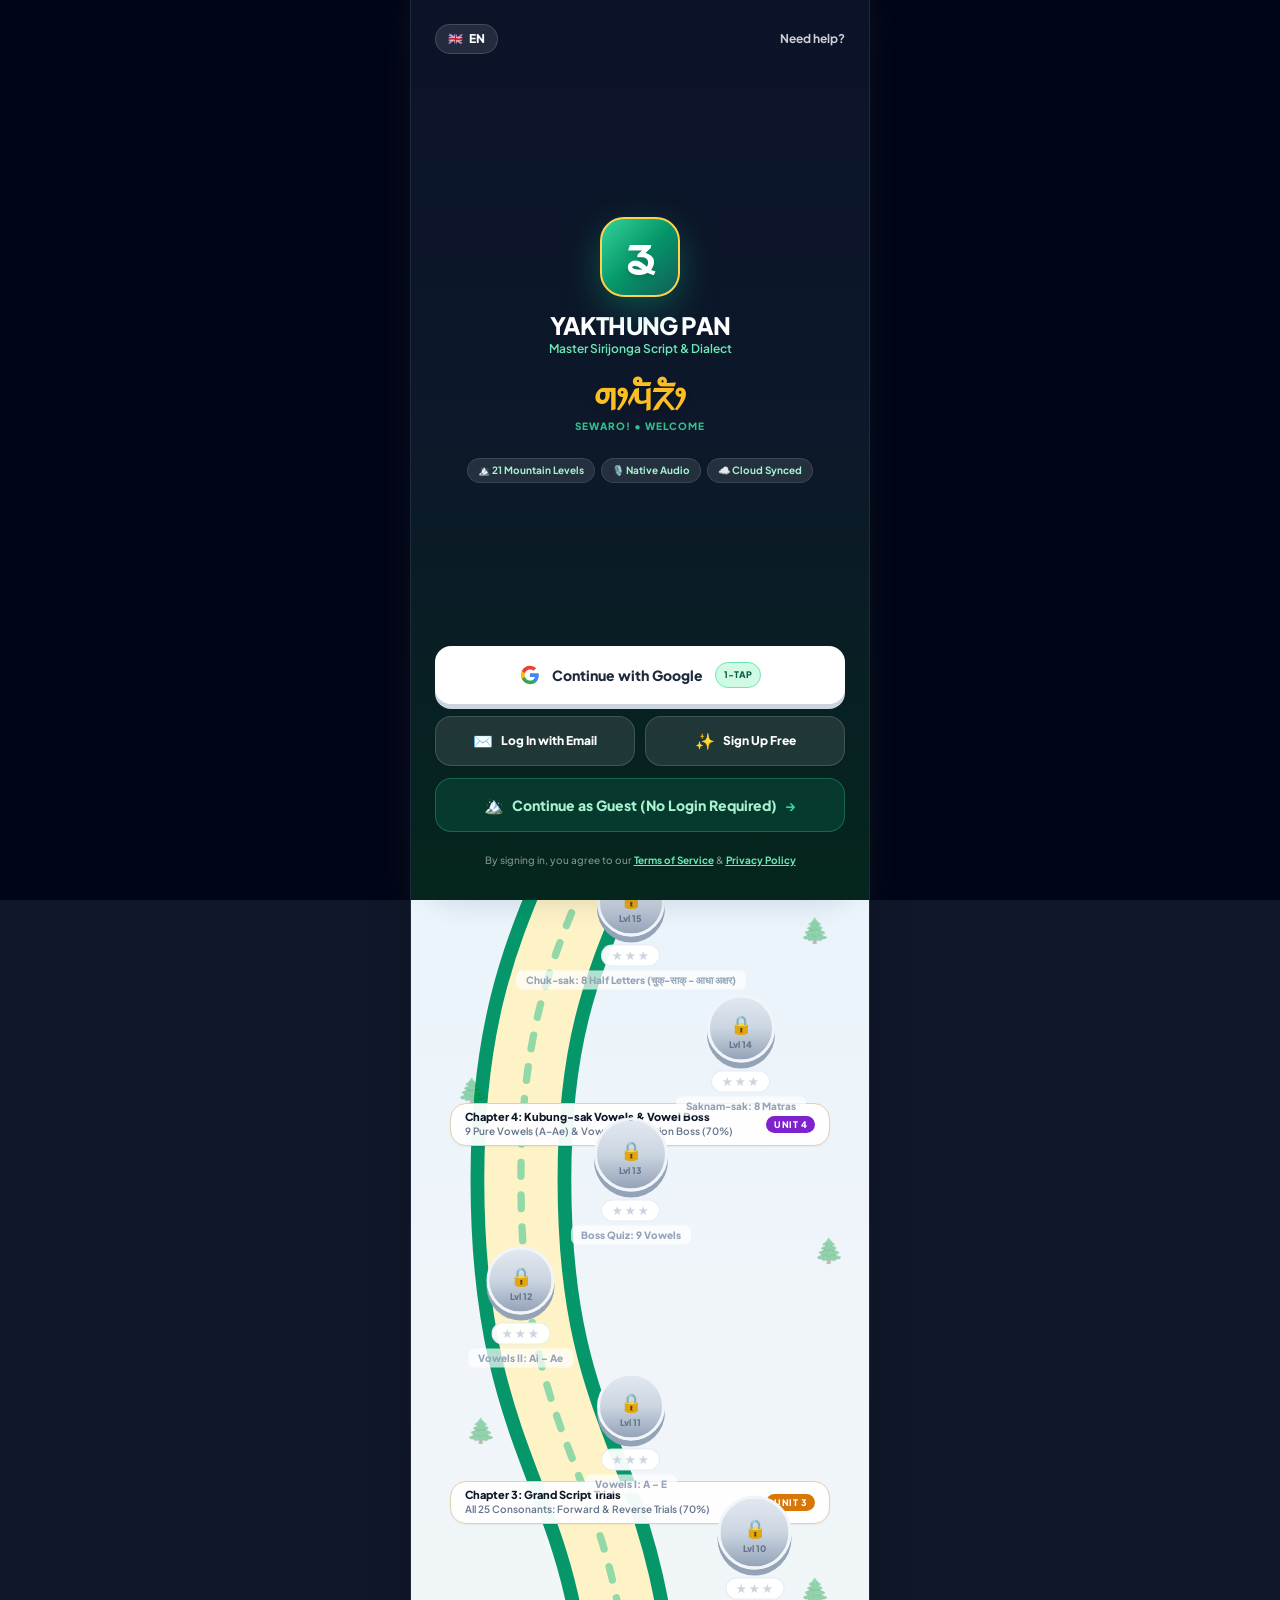
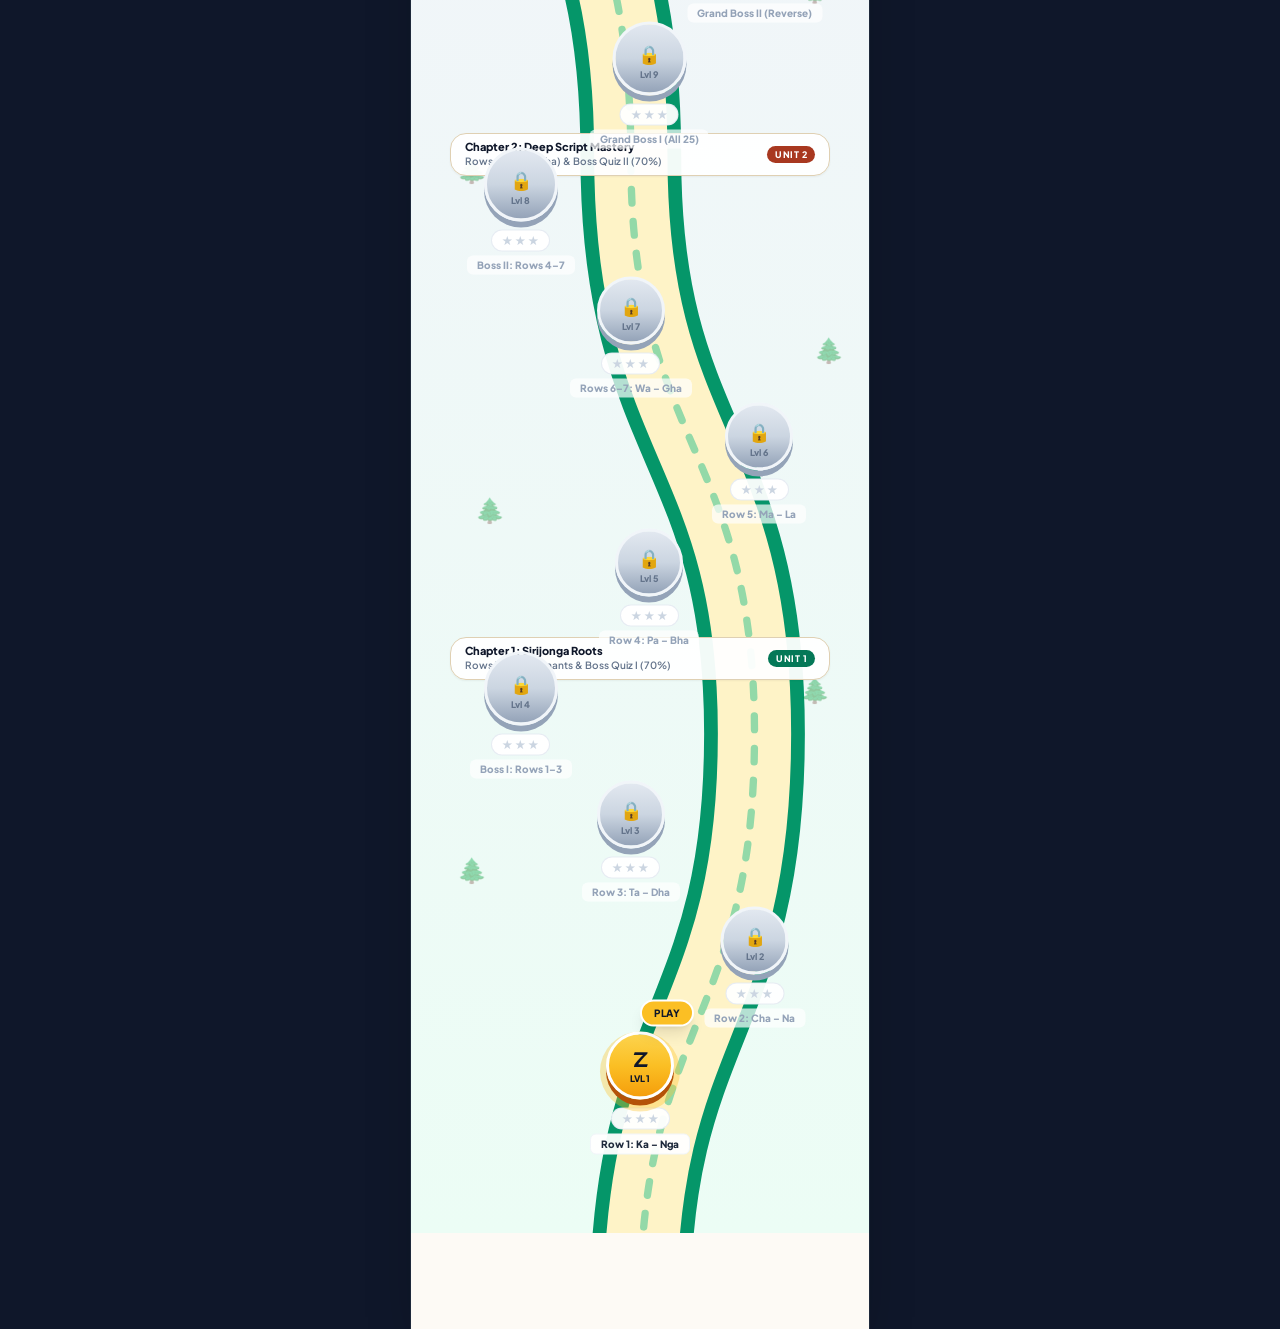
==== commit 126ff0c7: "fix: add missing Chuk-n (ᤴ) half letter to Level 15, Extra 13.1, Boss Level 17, and reference charts" ====
--- a/android/app/src/main/assets/index.html
+++ b/android/app/src/main/assets/index.html
@@ -605,7 +605,7 @@
                                 <div class="flex items-center gap-1.5">
                                     <span class="text-amber-700 font-extrabold text-sm">✨</span>
                                     <div>
-                                        <div class="text-[11px] font-extrabold text-amber-950 leading-tight">ᤆᤢᤰ-ᤛᤠᤰ • आधा अक्षर (7 Half Letters)</div>
+                                        <div class="text-[11px] font-extrabold text-amber-950 leading-tight">ᤆᤢᤰ-ᤛᤠᤰ • आधा अक्षर (8 Half Letters)</div>
                                         <p class="text-[9px] text-amber-800 font-medium">Full Consonant ➔ Half-Letter Final Mark</p>
                                     </div>
                                 </div>
@@ -615,8 +615,8 @@
                                 </button>
                             </div>
 
-                            <!-- Interactive 7 Half-Letter Pills -->
-                            <div id="chukSakPillsContainer" class="grid grid-cols-4 sm:grid-cols-7 gap-1">
+                            <!-- Interactive 8 Half-Letter Pills -->
+                            <div id="chukSakPillsContainer" class="grid grid-cols-4 sm:grid-cols-8 gap-1">
                                 <!-- Injected via JS -->
                             </div>
 
@@ -642,10 +642,10 @@
                             <!-- Practice Category Switcher for Extra 13.1 / 13.2 -->
                             <div id="saknamExtraModeBar" class="flex items-center justify-center gap-1.5 p-1 bg-white/90 rounded-xl border border-parchment-300 shadow-2xs">
                                 <button id="extraFilterAllBtn" onclick="switchExtraSaknamMode('all')" class="flex-1 py-1 px-2 rounded-lg text-[10px] font-extrabold transition bg-parchment-100 text-slate-700 hover:bg-parchment-200">
-                                    🌟 All 13
+                                    🌟 All 14
                                 </button>
                                 <button id="extraFilterFinalsBtn" onclick="switchExtraSaknamMode('finals')" class="flex-1 py-1 px-2 rounded-lg text-[10px] font-extrabold transition bg-emerald-700 text-white shadow-2xs">
-                                    ✨ 7 Finals
+                                    ✨ 8 Finals
                                 </button>
                                 <button id="extraFilterMarksBtn" onclick="switchExtraSaknamMode('marks')" class="flex-1 py-1 px-2 rounded-lg text-[10px] font-extrabold transition bg-parchment-100 text-slate-700 hover:bg-parchment-200">
                                     💫 6 Marks
@@ -1044,7 +1044,7 @@
         <!-- MODAL 6: MODERN ACCOUNT & CLOUD PROGRESS SYNC             -->
         <!-- ========================================================= -->
         <div id="authModal" class="hidden fixed inset-0 z-[60] flex items-end sm:items-center justify-center bg-slate-950/85 backdrop-blur-md p-0 sm:p-4">
-            <div class="w-full max-w-sm sm:max-w-md bg-gradient-to-b from-[#131d2e] via-[#0f1728] to-[#090e17] text-white border-t sm:border border-white/10 rounded-t-[32px] sm:rounded-[32px] flex flex-col shadow-[0_25px_60px_-15px_rgba(0,0,0,0.85)] overflow-hidden max-h-[94vh]">
+            <div class="w-full max-w-sm sm:max-w-md bg-gradient-to-b from-[#131d2e] via-[#0f1728] to-[#090e17] text-white border-t sm:border border-emerald-500/20 rounded-t-[32px] sm:rounded-[32px] flex flex-col shadow-[0_25px_60px_-15px_rgba(0,0,0,0.85)] overflow-hidden max-h-[94vh]">
                 
                 <!-- Mobile top drag indicator -->
                 <div class="w-10 h-1 bg-white/20 rounded-full mx-auto mt-3 mb-1 sm:hidden"></div>
@@ -1056,8 +1056,8 @@
                             <span class="font-limbu text-lg text-white font-bold">ᤕ</span>
                         </div>
                         <div>
-                            <h2 id="authModalDynamicTitle" class="text-sm font-black tracking-tight text-white leading-none">Account & Progress Sync</h2>
-                            <p id="authModalDynamicSub" class="text-[11px] text-emerald-300/80 font-medium mt-1">Keep your stars, XP &amp; voices synced across devices</p>
+                            <h2 id="authModalDynamicTitle" class="text-sm font-black tracking-tight text-white leading-none">Sign In &amp; Progress Sync</h2>
+                            <p id="authModalDynamicSub" class="text-[11px] text-emerald-300/80 font-medium mt-1">Keep your trail, stars, XP &amp; voices synced across devices</p>
                         </div>
                     </div>
                     <button id="authModalCloseBtn" onclick="closeAuthModal()" class="w-8 h-8 rounded-full bg-white/10 hover:bg-white/20 text-white/80 hover:text-white flex items-center justify-center text-sm font-bold transition active:scale-90 cursor-pointer" title="Close">
@@ -1074,10 +1074,10 @@
                             
                             <!-- Sleek Segmented Tab Switcher (Google, Email, Sign Up) -->
                             <div class="grid grid-cols-3 gap-1.5 p-1 bg-slate-950/80 rounded-2xl border border-slate-700/60 text-xs font-bold shadow-inner">
-                                <button id="tabBtnGoogle" onclick="switchAuthTab('google')" class="py-2.5 px-2 rounded-xl text-center transition text-slate-400 hover:text-white font-bold cursor-pointer">
+                                <button id="tabBtnGoogle" onclick="switchAuthTab('google')" class="py-2.5 px-2 rounded-xl text-center transition bg-gradient-to-r from-emerald-600 to-emerald-500 text-white shadow-md font-black cursor-pointer">
                                     <span>🌐 Google</span>
                                 </button>
-                                <button id="tabBtnEmail" onclick="switchAuthTab('email')" class="py-2.5 px-2 rounded-xl text-center transition bg-gradient-to-r from-emerald-600 to-emerald-500 text-white shadow-md font-black cursor-pointer">
+                                <button id="tabBtnEmail" onclick="switchAuthTab('email')" class="py-2.5 px-2 rounded-xl text-center transition text-slate-400 hover:text-white font-bold cursor-pointer">
                                     <span>✉️ Log In</span>
                                 </button>
                                 <button id="tabBtnRegister" onclick="switchAuthTab('register')" class="py-2.5 px-2 rounded-xl text-center transition text-slate-400 hover:text-white font-bold cursor-pointer">
@@ -1085,9 +1085,10 @@
                                 </button>
                             </div>
 
-                            <!-- Tab 1: Google Sign-In with Official Account Chooser Popup -->
-                            <div id="tabContentGoogle" class="hidden pt-1 space-y-3">
-                                <button id="btnContinueGoogle" onclick="handleGoogleSignInBtnClick()" class="w-full py-4 px-6 rounded-2xl bg-white hover:bg-slate-50 active:translate-y-0.5 text-slate-800 font-black text-sm shadow-[0_5px_0_#cbd5e1] active:shadow-[0_1px_0_#cbd5e1] flex items-center justify-center gap-3 transition cursor-pointer">
+                            <!-- Tab 1: Official Google Sign-In -->
+                            <div id="tabContentGoogle" class="pt-2 space-y-4">
+                                <!-- Official Google Button -->
+                                <button id="btnContinueGoogle" onclick="handleGoogleSignInBtnClick()" class="w-full py-4 px-6 rounded-2xl bg-white hover:bg-slate-50 active:translate-y-0.5 text-slate-800 font-black text-sm shadow-[0_5px_0_#cbd5e1] active:shadow-[0_1px_0_#cbd5e1] flex items-center justify-center gap-3 transition cursor-pointer relative">
                                     <svg class="w-5 h-5 shrink-0" viewBox="0 0 24 24">
                                         <path fill="#4285F4" d="M22.56 12.25c0-.78-.07-1.53-.2-2.25H12v4.26h5.92c-.26 1.37-1.04 2.53-2.21 3.31v2.77h3.57c2.08-1.92 3.28-4.74 3.28-8.09z"/>
                                         <path fill="#34A853" d="M12 23c2.97 0 5.46-.98 7.28-2.66l-3.57-2.77c-.98.66-2.23 1.06-3.71 1.06-2.86 0-5.29-1.93-6.16-4.53H2.18v2.84C3.99 20.53 7.7 23 12 23z"/>
@@ -1095,43 +1096,31 @@
                                         <path fill="#EA4335" d="M12 5.38c1.62 0 3.06.56 4.21 1.64l3.15-3.15C17.45 2.09 14.97 1 12 1 7.7 1 3.99 3.47 2.18 7.06l3.66 2.84c.87-2.6 3.3-4.52 6.16-4.52z"/>
                                     </svg>
                                     <span>Continue with Google</span>
-                                </button>
-                                <p class="text-[11px] text-slate-400 text-center">Fast, one-tap sign-in with your Google account</p>
-
-                                <!-- Error / Config Helper Banner -->
-                                <div id="googleAuthDiagnosticBanner" class="hidden p-3 rounded-2xl bg-amber-500/15 border border-amber-500/30 text-left text-xs space-y-1.5">
-                                    <div class="font-bold text-amber-300 flex items-center gap-1.5">
-                                        <span>🔑</span> <span id="googleDiagTitle">Google Setup Notice</span>
-                                    </div>
-                                    <p id="googleDiagMessage" class="text-[11px] text-amber-200/90 leading-relaxed"></p>
-                                </div>
-
-                                <div class="relative flex items-center my-2">
-                                    <div class="flex-grow border-t border-slate-700/60"></div>
-                                    <span class="flex-shrink mx-3 text-[10px] font-bold text-slate-400 uppercase tracking-wider">or 1-Tap Instant Connect</span>
-                                    <div class="flex-grow border-t border-slate-700/60"></div>
-                                </div>
-
-                                <div class="space-y-2 text-left">
-                                    <div>
-                                        <label class="block text-[10px] font-extrabold text-slate-400 uppercase tracking-widest mb-1">Your Name or Email</label>
-                                        <div class="flex items-center bg-slate-950/80 border border-slate-700/80 rounded-2xl focus-within:border-emerald-400 transition overflow-hidden">
-                                            <span class="pl-3.5 text-sm text-slate-400 select-none">👤</span>
-                                            <input id="googleNameOrEmailInput" type="text" placeholder="e.g. Numa Phung or learner@gmail.com" class="w-full bg-transparent px-3 py-2.5 text-white placeholder-slate-500 text-xs font-medium focus:outline-none">
-                                        </div>
-                                    </div>
-                                    <button onclick="handleQuickGoogleConnectBtn()" type="button" class="w-full py-3.5 px-4 rounded-2xl bg-gradient-to-r from-emerald-600 to-emerald-500 hover:from-emerald-500 hover:to-emerald-400 active:translate-y-0.5 text-white font-black text-xs shadow-[0_4px_0_#064e3b] transition cursor-pointer">
-                                        ✓ Connect Profile &amp; Start
-                                    </button>
+                                    <span class="text-[9px] font-black uppercase px-2 py-0.5 rounded-full bg-emerald-100 text-emerald-800 border border-emerald-300">Official</span>
+                                </button>
+                                <p class="text-[11px] text-slate-400 text-center">Fast, official web sign-in with your Google account</p>
+
+                                <!-- Trust & Security Info Card -->
+                                <div class="p-4 rounded-2xl bg-slate-900/80 border border-emerald-500/20 text-left space-y-2">
+                                    <div class="flex items-center gap-2">
+                                        <div class="w-6 h-6 rounded-lg bg-emerald-500/20 border border-emerald-500/40 flex items-center justify-center text-xs">🔒</div>
+                                        <div class="text-xs font-bold text-emerald-300">Official Google OAuth Verification</div>
+                                    </div>
+                                    <div class="text-[11px] text-slate-300/90 leading-relaxed">
+                                        Authenticates through Google's official security servers. Automatically synchronizes your 21 mountain trail levels, stars, XP, and audio recordings.
+                                    </div>
+                                    <div class="pt-1 flex items-center gap-2">
+                                        <div class="text-[10px] font-bold px-2 py-0.5 rounded-md bg-white/5 border border-white/10 text-slate-300">✓ Multi-Device Sync</div>
+                                        <div class="text-[10px] font-bold px-2 py-0.5 rounded-md bg-white/5 border border-white/10 text-slate-300">✓ Progress Backup</div>
+                                        <div class="text-[10px] font-bold px-2 py-0.5 rounded-md bg-white/5 border border-white/10 text-slate-300">✓ Cloud Restored</div>
+                                    </div>
                                 </div>
 
                                 <div class="pt-2 text-center text-xs text-slate-400">
-                                    Prefer email? <button onclick="switchAuthTab('email')" type="button" class="text-emerald-400 font-extrabold hover:underline">Log In with Email</button>
-                                </div>
-                            </div>
-
-                            <!-- Tab 2: Modern Email & Password Sign-In -->
-                            <div id="tabContentEmail" class="pt-1 space-y-4 text-left">
+                                    <div>Prefer email? <button onclick="switchAuthTab('email')" type="button" class="text-emerald-400 font-extrabold hover:underline cursor-pointer">Log In with Email</button></div>
+                                </div>
+                            </div>\n                            <!-- Tab 2: Modern Email & Password Sign-In -->
+                            <div id="tabContentEmail" class="hidden pt-1 space-y-4 text-left">
                                 <!-- Email Input -->
                                 <div>
                                     <label class="block text-[10px] font-extrabold text-slate-400 uppercase tracking-widest mb-1.5">Email Address</label>
@@ -1145,7 +1134,7 @@
                                 <div>
                                     <div class="flex items-center justify-between mb-1.5">
                                         <label class="text-[10px] font-extrabold text-slate-400 uppercase tracking-widest">Password</label>
-                                        <button onclick="resetPasswordWithFirebase()" type="button" class="text-[10px] font-bold text-emerald-400 hover:text-emerald-300 hover:underline">Forgot password?</button>
+                                        <button onclick="resetPasswordWithFirebase()" type="button" class="text-[10px] font-bold text-emerald-400 hover:text-emerald-300 hover:underline cursor-pointer">Forgot password?</button>
                                     </div>
                                     <div class="relative flex items-center bg-slate-950/80 border border-slate-700/80 rounded-2xl focus-within:border-emerald-400 focus-within:ring-2 focus-within:ring-emerald-500/25 transition overflow-hidden">
                                         <span class="pl-3.5 text-base text-slate-400 select-none">🔒</span>
@@ -1163,18 +1152,28 @@
 
                                 <!-- Switch to Register -->
                                 <p class="text-center text-xs text-slate-400 pt-1">
-                                    Don't have an account? <button onclick="switchAuthTab('register')" type="button" class="text-emerald-400 font-extrabold hover:underline">Create Account (Sign Up)</button>
+                                    Don't have an account? <button onclick="switchAuthTab('register')" type="button" class="text-emerald-400 font-extrabold hover:underline cursor-pointer">Create Account (Sign Up)</button>
                                 </p>
                             </div>
 
-                            <!-- Tab 3: Modern Sign Up & Choose Username -->
+                            <!-- Tab 3: Modern Sign Up & Dynamic Avatar Preview -->
                             <div id="tabContentRegister" class="hidden pt-1 space-y-3.5 text-left">
+                                <!-- Dynamic Live Avatar Preview -->
+                                <div class="flex items-center justify-center pb-1">
+                                    <div class="relative">
+                                        <div id="regAvatarPreview" class="w-14 h-14 rounded-2xl bg-gradient-to-br from-emerald-500 to-teal-700 border-2 border-emerald-400/50 flex items-center justify-center shadow-lg overflow-hidden text-2xl">
+                                            👤
+                                        </div>
+                                        <span class="absolute -bottom-1 -right-1 px-1.5 py-0.5 rounded-full bg-emerald-950 text-emerald-300 text-[8px] font-black uppercase border border-emerald-500/40">Avatar</span>
+                                    </div>
+                                </div>
+
                                 <!-- Field 1: Choose Username -->
                                 <div>
                                     <label class="block text-[10px] font-extrabold text-slate-400 uppercase tracking-widest mb-1.5">Choose Username</label>
                                     <div class="relative flex items-center bg-slate-950/80 border border-slate-700/80 rounded-2xl focus-within:border-emerald-400 focus-within:ring-2 focus-within:ring-emerald-500/25 transition overflow-hidden">
                                         <span class="pl-3.5 text-base text-slate-400 select-none">👤</span>
-                                        <input id="firebaseRegUsernameInput" onkeydown="if(event.key==='Enter') signUpWithEmailPassword()" type="text" autocomplete="username" placeholder="e.g. Suman Limbu or LimbuHero" class="w-full bg-transparent px-3 py-3 text-white placeholder-slate-500 text-xs sm:text-sm font-medium focus:outline-none">
+                                        <input id="firebaseRegUsernameInput" oninput="if(typeof updateRegAvatarPreview==='function') updateRegAvatarPreview(this.value)" onkeydown="if(event.key==='Enter') signUpWithEmailPassword()" type="text" autocomplete="username" placeholder="e.g. Suman Limbu or LimbuHero" class="w-full bg-transparent px-3 py-3 text-white placeholder-slate-500 text-xs sm:text-sm font-medium focus:outline-none">
                                     </div>
                                     <p class="text-[10px] text-slate-400 mt-1 pl-1">Your display name on the trail &amp; leaderboards</p>
                                 </div>
@@ -1207,7 +1206,7 @@
 
                                 <!-- Switch to Log In -->
                                 <p class="text-center text-xs text-slate-400 pt-1">
-                                    Already have an account? <button onclick="switchAuthTab('email')" type="button" class="text-emerald-400 font-extrabold hover:underline">Log In</button>
+                                    Already have an account? <button onclick="switchAuthTab('email')" type="button" class="text-emerald-400 font-extrabold hover:underline cursor-pointer">Log In</button>
                                 </p>
                             </div>
 
@@ -1237,10 +1236,26 @@
                                         <button onclick="toggleEditUsername(false)" class="px-2.5 py-2 text-xs font-bold bg-white/10 text-white rounded-xl hover:bg-white/20">✕</button>
                                     </div>
                                 </div>
-                                <p id="authProfileEmail" class="text-xs text-slate-400 mt-1">learner@gmail.com</p>
+                                <p id="authProfileEmail" class="text-xs text-slate-400 mt-1">ag9tes.yt@gmail.com</p>
                                 <span id="authProviderBadge" class="inline-block mt-2 text-[10px] font-extrabold px-3 py-1 rounded-full bg-emerald-950/80 text-emerald-300 border border-emerald-500/30" data-i18n="signed_in_badge">
                                     ● Account Connected &amp; Synced
                                 </span>
+                            </div>
+
+                            <!-- Progress Summary Strip -->
+                            <div class="grid grid-cols-3 gap-2 p-2.5 bg-slate-950/60 rounded-2xl border border-white/5 text-center">
+                                <div class="p-1.5">
+                                    <div class="text-[10px] text-slate-400 font-bold uppercase">Trail</div>
+                                    <div id="authProfileLevel" class="text-sm font-black text-emerald-300">Level 1</div>
+                                </div>
+                                <div class="p-1.5 border-x border-white/10">
+                                    <div class="text-[10px] text-slate-400 font-bold uppercase">Stars</div>
+                                    <div id="authProfileStars" class="text-sm font-black text-amber-300">0 ★</div>
+                                </div>
+                                <div class="p-1.5">
+                                    <div class="text-[10px] text-slate-400 font-bold uppercase">Total XP</div>
+                                    <div id="authProfileXp" class="text-sm font-black text-cyan-300">0 ⚡</div>
+                                </div>
                             </div>
 
                             <!-- Cloud Sync Status Bar -->
@@ -1274,11 +1289,11 @@
                         <ul class="space-y-1.5 text-[11px] text-slate-400">
                             <li class="flex items-center gap-2">
                                 <span class="text-emerald-400 font-bold">✓</span>
-                                <span>All 21 Mountain Trail levels & star ratings</span>
+                                <span>All 21 Mountain Trail levels &amp; star ratings</span>
                             </li>
                             <li class="flex items-center gap-2">
                                 <span class="text-emerald-400 font-bold">✓</span>
-                                <span>Mastered characters, daily streak & earned XP</span>
+                                <span>Mastered characters, daily streak &amp; earned XP</span>
                             </li>
                             <li class="flex items-center gap-2">
                                 <span class="text-emerald-400 font-bold">✓</span>
@@ -1341,7 +1356,6 @@
                 </div>
             </div>
         </div>
-
     </div>
 
     <!-- ========================================================= -->
